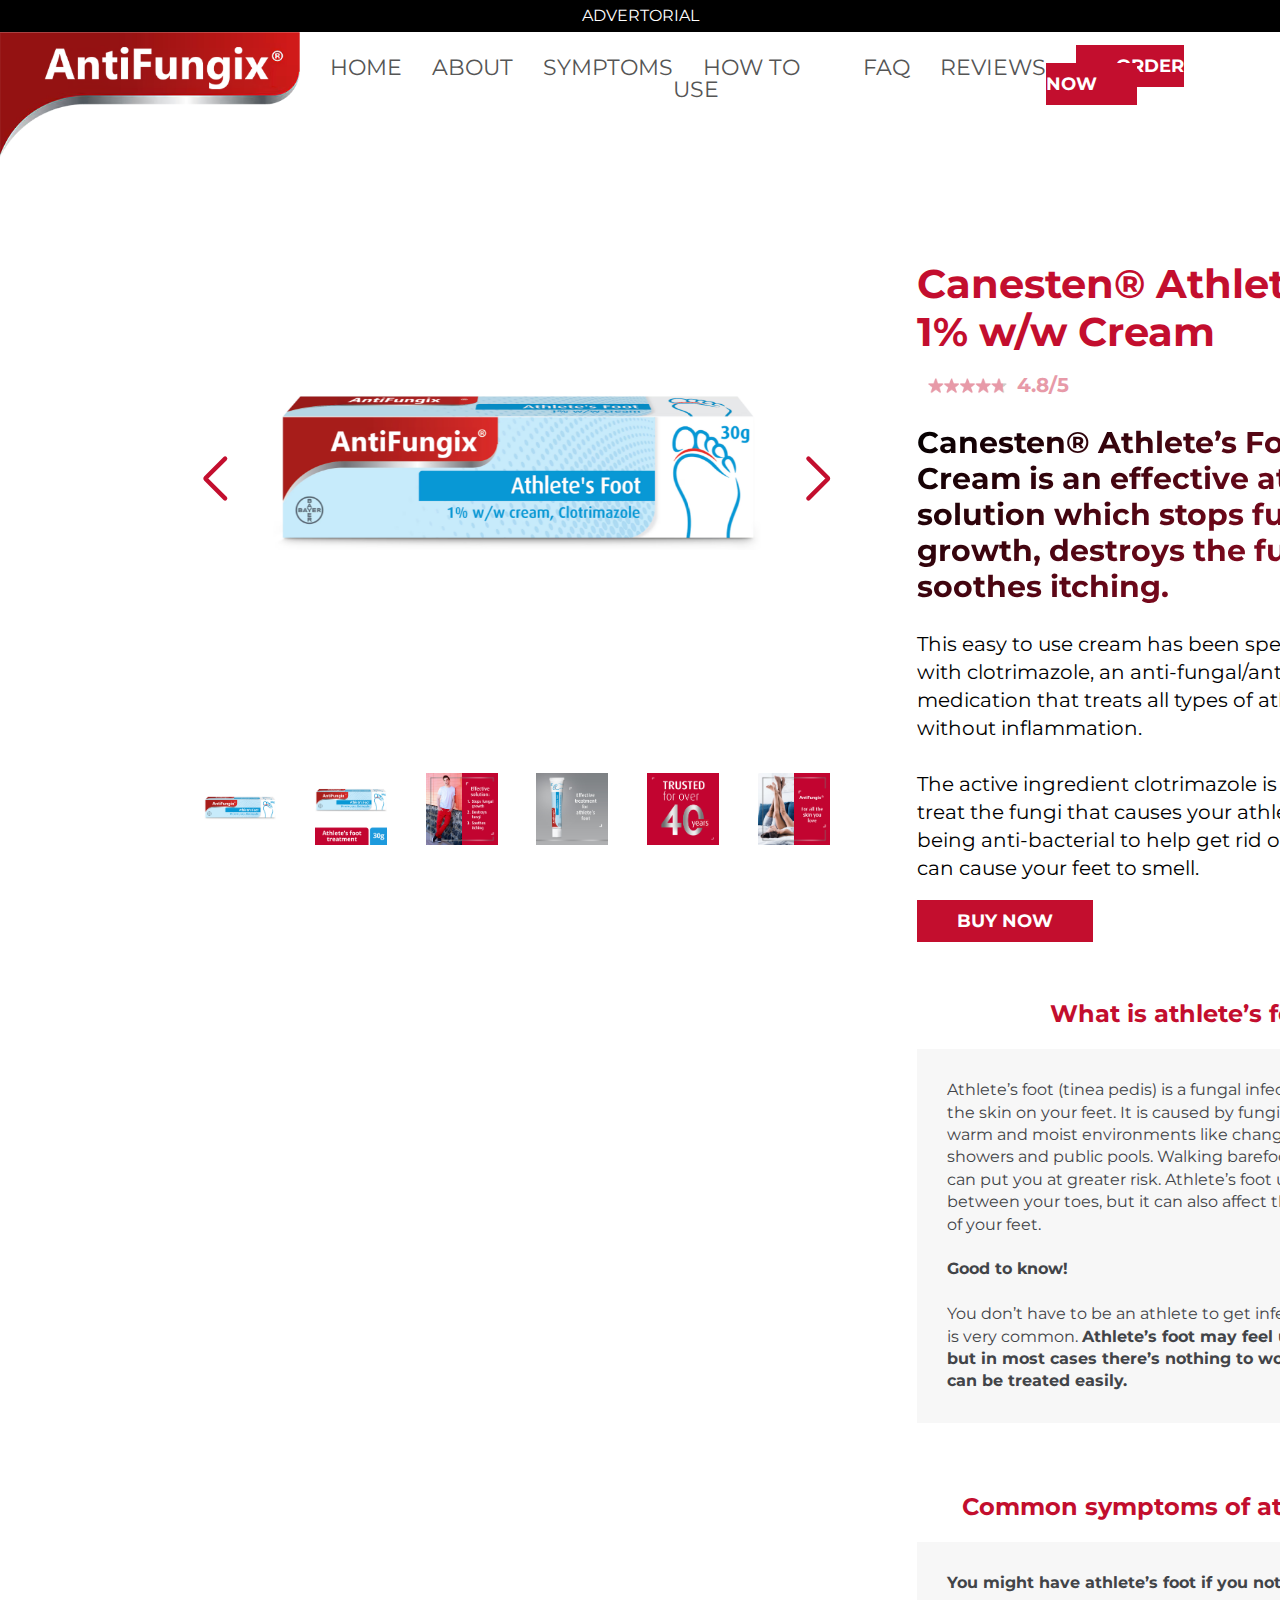
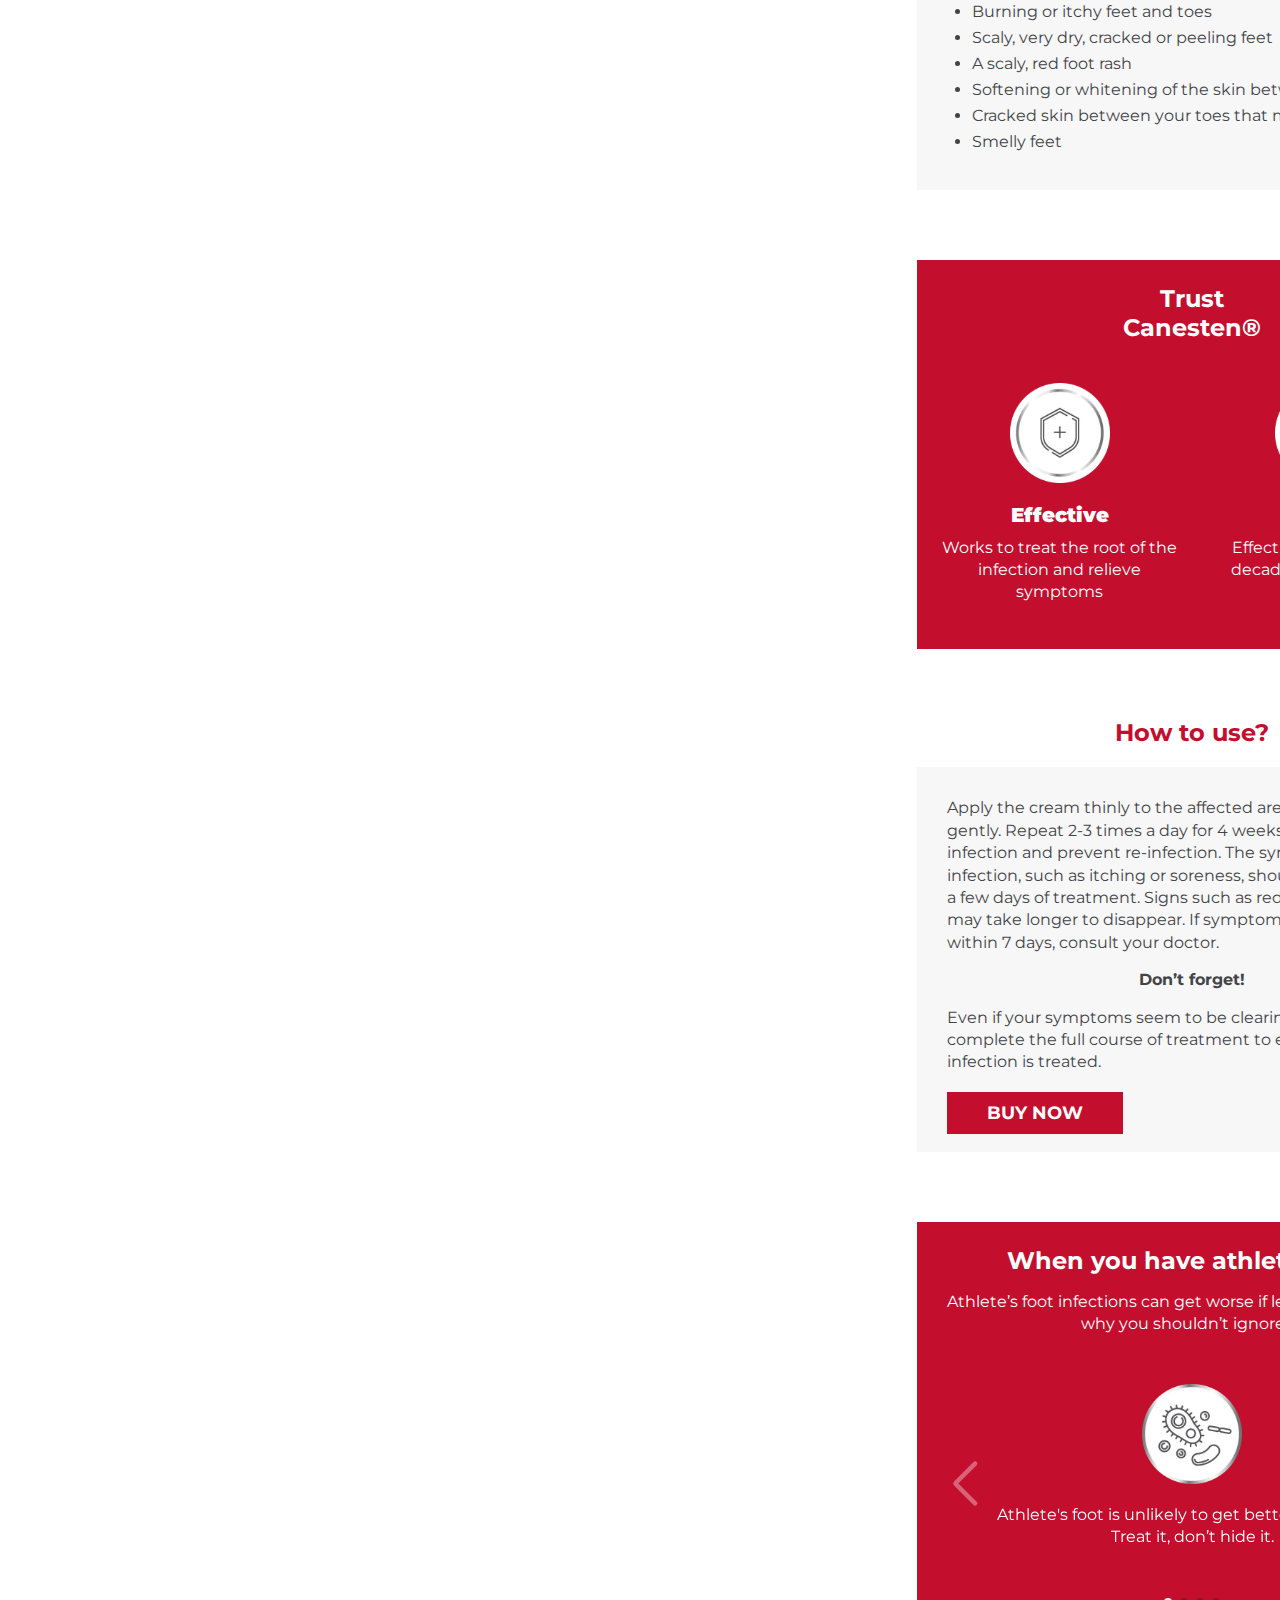
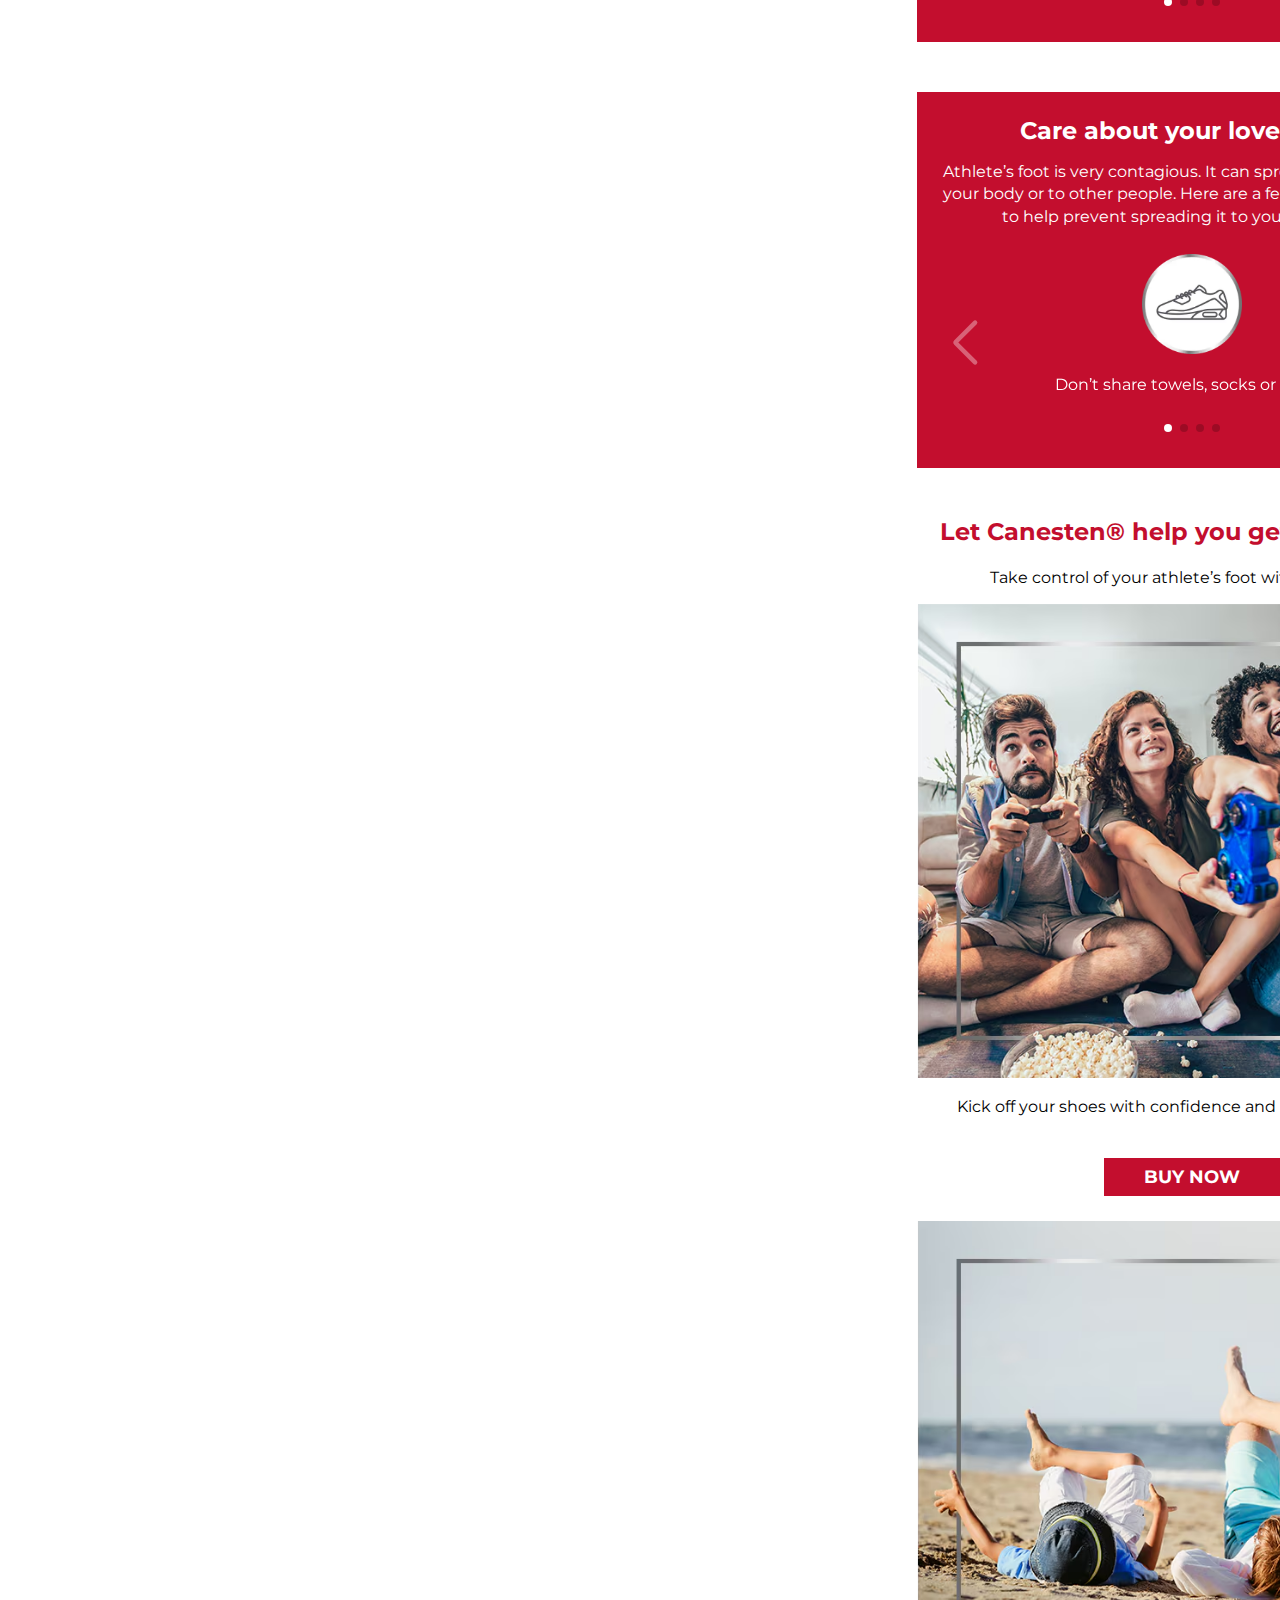
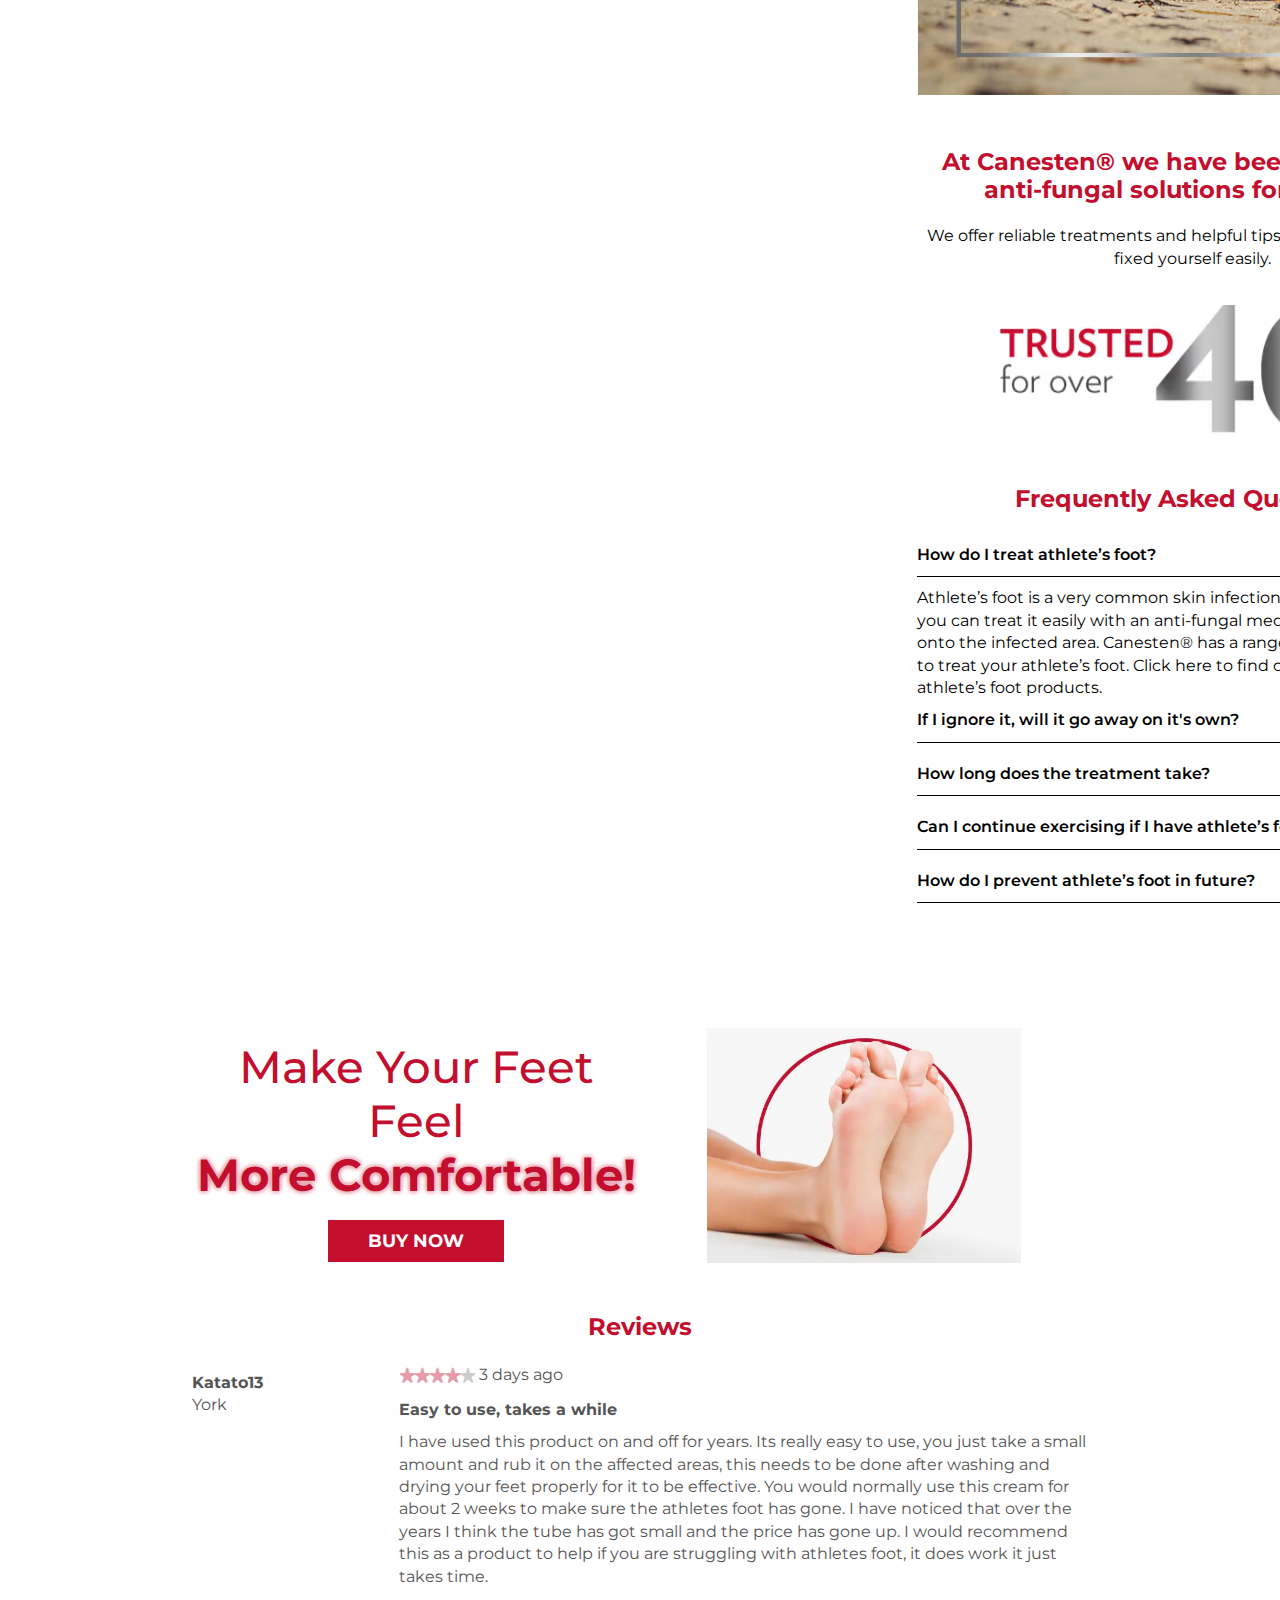
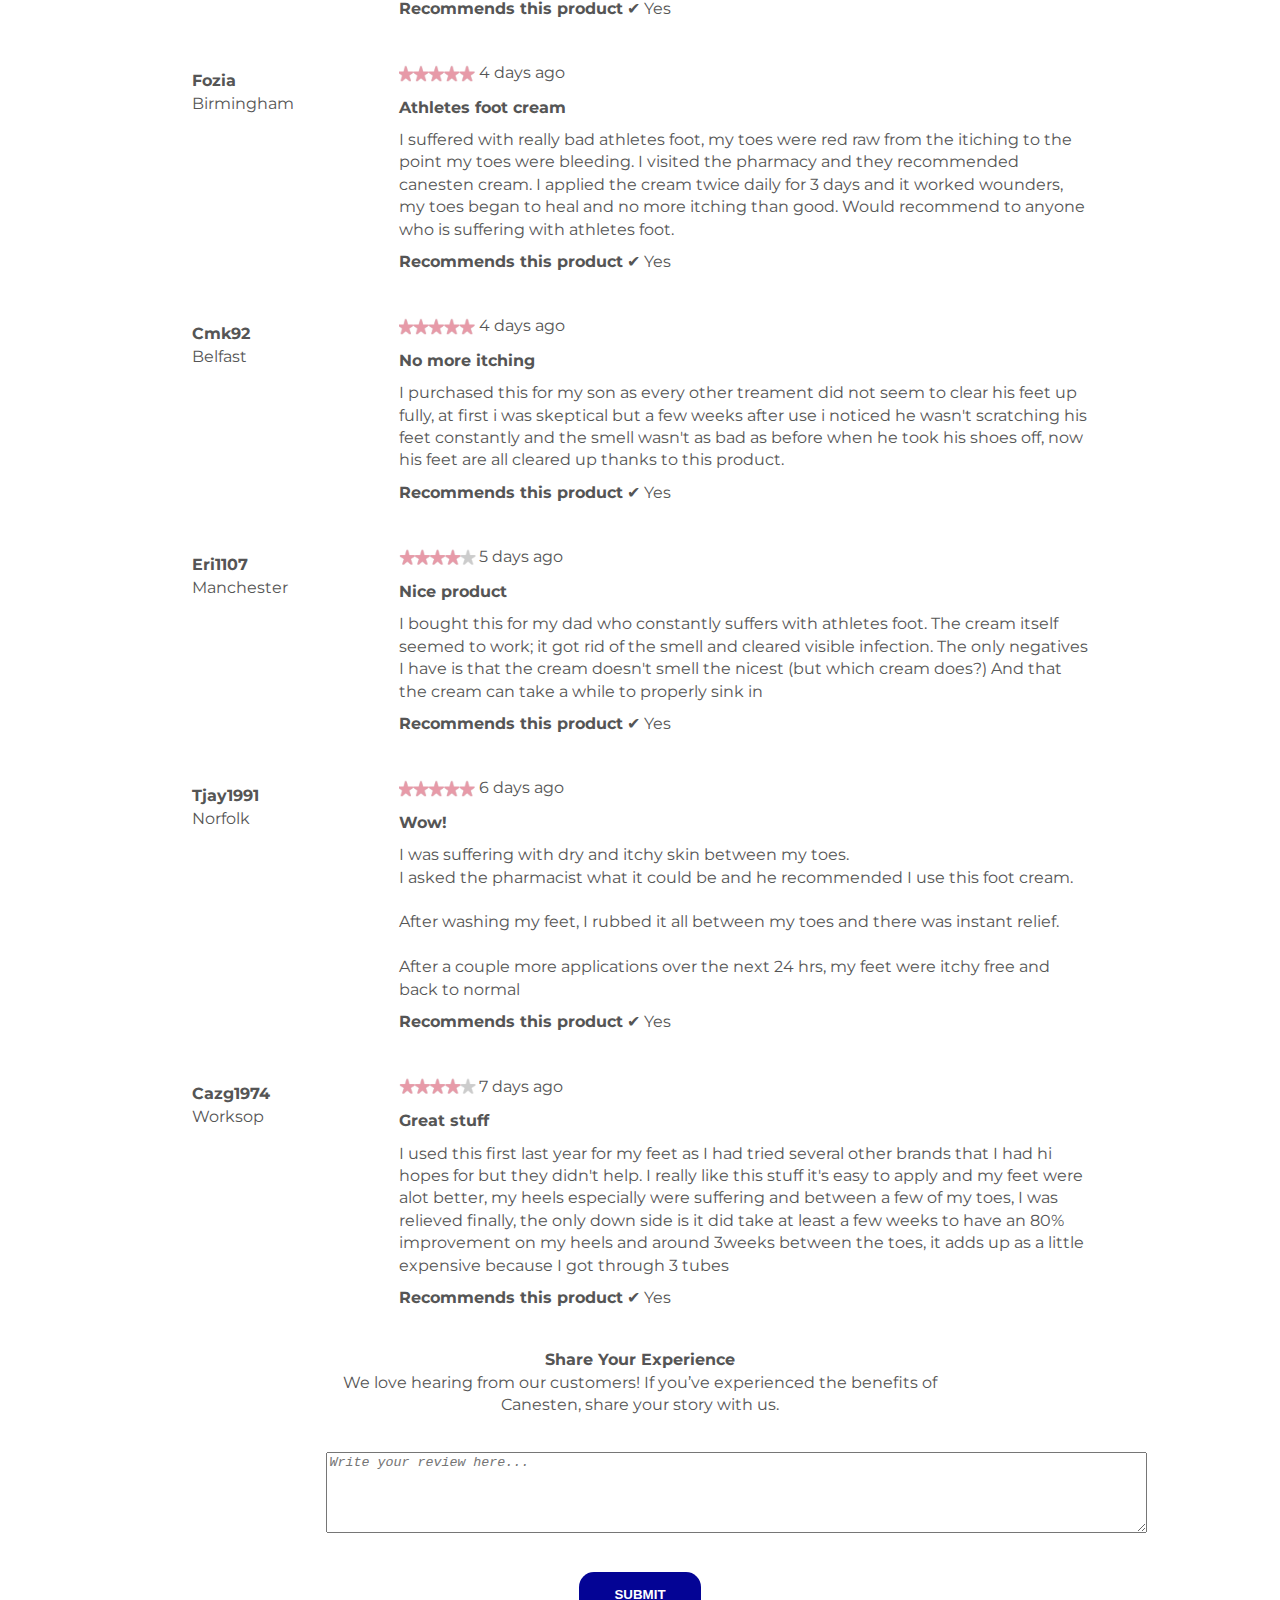
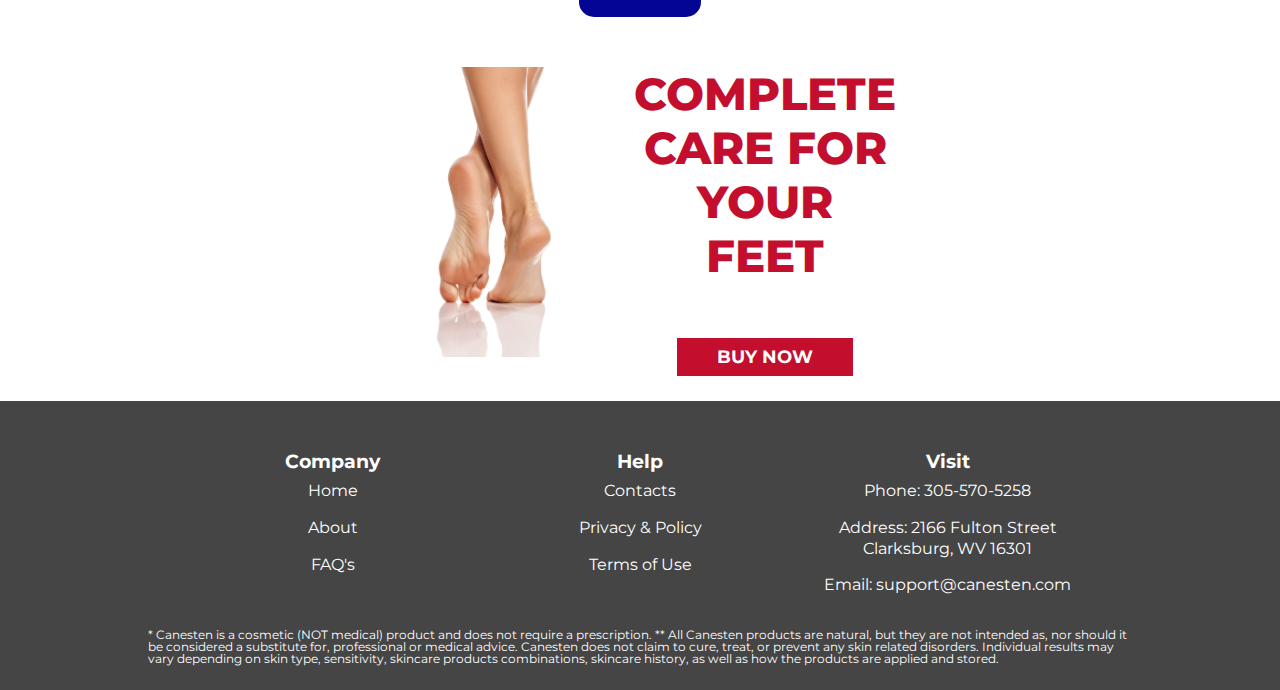
==== index.html @ d0451534 "." ====
<!DOCTYPE html>
<html lang="en">

<head>
    <meta charset="UTF-8">
    <meta http-equiv="X-UA-Compatible" content="IE=edge">
    <meta name="viewport" content="width=device-width, initial-scale=1.0">
    <title>AntiFungix</title>
    <link rel="stylesheet" href="./css/reset.css">
    <link rel="stylesheet" href="./css/style.css">
    <link rel="preconnect" href="https://fonts.googleapis.com">
    <link rel="preconnect" href="https://fonts.gstatic.com" crossorigin>
    <link href="https://fonts.googleapis.com/css2?family=Montserrat:ital,wght@0,100..900;1,100..900&display=swap"
        rel="stylesheet">

    <!-- Link Swiper's CSS -->
    <link rel="stylesheet" href="https://cdn.jsdelivr.net/npm/swiper@11/swiper-bundle.min.css" />
    <link rel="stylesheet" href="https://cdn.jsdelivr.net/npm/swiper@11/swiper-bundle.min.css" />

    <!-- metrica!!!!!!! -->



</head>

<body>

    <div class="adv" style="background-color: black; ">
        <p style="text-transform: uppercase; color: white; text-align: center; padding: 5px;">advertorial</p>
    </div>


    <header>
        <img class="logo" src="./images/canesten_logo_rgb-01_v2 copy.webp" alt="">
        <ul>
            <li><a href="index.html">Home</a></li>
            <li><a href="index.html#about">about</a></li>
            <li><a href="index.html#symptoms">symptoms</a></li>
            <li><a href="index.html#how-to-use">How to use</a></li> 
            <li><a href="index.html#faq">FAQ</a></li>
            <li><a href="index.html#reviews">Reviews</a></li>
            <li><a class="cta order" href="">ORDER NOW</a></li>

        </ul>
    </header>

    <div class="main container">
        <div>
            <div class="sw">
                <div style="--swiper-navigation-color: #fff; --swiper-pagination-color: #fff" class="swiper mySwiper2">
                    <div class="swiper-wrapper">

                        <div class="swiper-slide">
                            <img src="./images/Image 1.webp" />
                        </div>
                        <div class="swiper-slide">
                            <img src="./images/Image 2.webp" />
                        </div>
                        <div class="swiper-slide">
                            <img src="./images/Image 3.avif" />
                        </div>
                        <div class="swiper-slide">
                            <img src="./images/Image 4.webp" />
                        </div>
                        <div class="swiper-slide">
                            <img src="./images/Image 5.avif" />
                        </div>
                        <div class="swiper-slide">
                            <img src="./images/Image 7.webp" />
                        </div>

                    </div>
                    <div class="swiper-button-next"></div>
                    <div class="swiper-button-prev"></div>
                </div>
                <div thumbsSlider="" class="swiper mySwiper">
                    <div class="swiper-wrapper">
                        <div class="swiper-slide">
                            <img src="./images/Image 1.webp" />
                        </div>
                        <div class="swiper-slide">
                            <img src="./images/Image 2.webp" />
                        </div>
                        <div class="swiper-slide">
                            <img src="./images/Image 3.avif" />
                        </div>
                        <div class="swiper-slide">
                            <img src="./images/Image 4.webp" />
                        </div>
                        <div class="swiper-slide">
                            <img src="./images/Image 5.avif" />
                        </div>
                        <div class="swiper-slide">
                            <img src="./images/Image 7.webp" />
                        </div>

                    </div>
                </div>
            </div>
        </div>

        <div class="right-text">
            <div class="hero" id="about">
                <h1 class="red">Canesten® Athlete’s Foot 1% w/w Cream
                </h1>
                <div class="stars">
                    <img src="./images/stars.png" alt="">
                    <p><b>4.8/5</b></p>
                </div>
                <h2 class="animation">Canesten® Athlete’s Foot 1% w/w Cream is an effective athlete’s foot solution
                    which stops fungal growth, destroys the fungi and soothes itching.

                </h2>
                <p>This easy to use cream has been specially formulated with clotrimazole, an anti-fungal/anti-bacterial
                    medication that treats all types of athlete’s foot without inflammation.
                    <br><br>
                    The active ingredient clotrimazole is anti-fungal to treat the fungi that causes your athlete’s foot
                    as
                    well as being anti-bacterial to help get rid of the bacteria that can cause your feet to smell.
                </p>
                <div class="cta-div">
                    <a href="" class="cta order">BUY NOW</a>

                </div>

            </div>
            <div class="main-div">
                <h3 class="title"> What is athlete’s foot? </h3>
                <div class="grey">
                    <p>Athlete’s foot (tinea pedis) is a fungal infection that affects the skin on your feet. It is
                        caused
                        by fungi that thrive in warm and moist environments like changing rooms, showers and public
                        pools.
                        Walking barefoot in these places can put you at greater risk. Athlete’s foot usually occurs
                        between
                        your toes, but it can also affect the soles and sides of your feet.
                        <br><br>
                        <b> Good to know! </b>
                        <br><br>

                        You don’t have to be an athlete to get infected, athlete’s foot is very common. <b>Athlete’s
                            foot may
                            feel uncomfortable, but in most cases there’s nothing to worry about and it can be treated
                            easily.</b>
                    </p>
                </div>
            </div>
            <div class="main-div" id="symptoms">
                <h3 class="title"> Common symptoms of athlete’s foot
                </h3>
                <div class="grey">
                    <p><b>You might have athlete’s foot if you notice:</b></p>
                    <ul class="symptoms">
                        <li> Burning or itchy feet and toes </li>
                        <li> Scaly, very dry, cracked or peeling feet </li>
                        <li> A scaly, red foot rash </li>
                        <li> Softening or whitening of the skin between your toes </li>
                        <li> Cracked skin between your toes that may bleed </li>
                        <li>Smelly feet</li>
                    </ul>
                </div>
            </div>
            <div class="trust">
                <h3>Trust <br>
                    Canesten®</h3>
                <div class="trust-div">
                    <div>
                        <img src="./images/c1-1 - Copy.webp" alt="">
                        <h4><b> Effective </b></h4>
                        <p>Works to treat the root of the infection and relieve symptoms</p>
                    </div>
                    <div>
                        <img src="./images/thumbsup.webp" alt="">
                        <h4><b> Reliable </b></h4>
                        <p>Effectiveness based on decades of science and innovation</p>
                    </div>
                </div>
            </div>
            <div class="main-div" id="how-to-use">
                <h3 class="title"> How to use?
                </h3>
                <div class="grey">
                    <p>Apply the cream thinly to the affected area and smooth in gently. Repeat 2-3 times a day for 4
                        weeks to treat the infection and prevent re-infection. The symptoms of the infection, such as
                        itching or soreness, should improve within a few days of treatment. Signs such as redness and
                        scaling may take longer to disappear. If symptoms do not improve within 7 days, consult your
                        doctor.


                    </p>
                    <p class="center"><b>Don’t forget! </b></p>

                    <p>Even if your symptoms seem to be clearing up, you should complete the full course of treatment to
                        ensure the infection is treated.

                    </p>
                    <div class="cta-div">
                        <a href="" class="cta order">BUY NOW</a>
                    </div>
                </div>

            </div>
            <div class="sw-red athlete">
                <h3>When you have athlete's foot</h3>
                <p class="center">Athlete’s foot infections can get worse if left untreated. That’s why you shouldn’t
                    ignore it: </p>
                <!-- Swiper -->
                <div class="swiper mySwiper3">
                    <div class="swiper-wrapper">
                        <div class="swiper-slide">
                            <img src="./images/yeast_cells.webp" alt="">
                            <p>Athlete's foot is unlikely to get better on it's own. Treat it, don’t hide it.</p>
                        </div>
                        <div class="swiper-slide">
                            <img src="./images/c2-2 - Copy.webp" alt="">
                            <p>An infection doesn’t disappear just because symptoms do. You should complete the full
                                course of treatment to ensure the infection is treated.</p>
                        </div>
                        <div class="swiper-slide">
                            <img src="./images/c2-3 - Copy.webp" alt="">
                            <p>Start treatment sooner rather than later to prevent it from spreading to other areas of
                                your body.</p>
                        </div>
                        <div class="swiper-slide">
                            <img src="./images/c2-4 - Copy.webp" alt="">
                            <p>If untreated, athlete’s foot can spread to other parts of your body and cause other types
                                of fungal skin infections. Athlete’s foot can spread to the groin and cause jock itch,
                                or to the toenails and cause a fungal nail infection.</p>
                        </div>
                    </div>
                    <div class="swiper-button-next"></div>
                    <div class="swiper-button-prev"></div>
                    <div class="swiper-pagination"></div>
                </div>
            </div>
            <div class="sw-red care">
                <h3>Care about your loved ones
                </h3>
                <p class="center">Athlete’s foot is very contagious. It can spread to other parts of your body or to
                    other people. Here are a few things you can do to help prevent spreading it to your loved ones:
                </p>
                <!-- Swiper -->
                <div class="swiper mySwiper3">
                    <div class="swiper-wrapper">
                        <div class="swiper-slide">
                            <img src="./images/c3-1.webp" alt="">
                            <p>Don’t share towels, socks or shoes.</p>
                        </div>
                        <div class="swiper-slide">
                            <img src="./images/c3-2.webp" alt="">
                            <p>Wash your hands after applying the treatment to prevent the fungal infection from
                                spreading.</p>
                        </div>
                        <div class="swiper-slide">
                            <img src="./images/c3-3.webp" alt="">
                            <p>Tell your loved ones about the infection so they take similar precautions.</p>
                        </div>
                        <div class="swiper-slide">
                            <img src="./images/Canesten treatment cream icon.avif" alt="">
                            <p> Help them with Canesten treatment if needed.</p>
                        </div>
                    </div>
                    <div class="swiper-button-next"></div>
                    <div class="swiper-button-prev"></div>
                    <div class="swiper-pagination"></div>
                </div>
            </div>
            <div class="last">
                <h2 class="title">
                    Let Canesten® help you get back to you

                </h2>
                <p class="center">Take control of your athlete’s foot with Canesten®.

                </p>
                <img src="./images/group_of_young_people.avif" alt="">
                <p class="center">
                    Kick off your shoes with confidence and don’t miss a thing.


                </p>
                <div class="cta-div2">
                    <a href="" class="cta order">BUY NOW</a>
                </div>
                <img src="./images/mother-child.avif" alt="">

            </div>
            <div class="trusted">
                <h2 class="title">
                    At Canesten® we have been pioneering anti-fungal solutions for decades

                </h2>
                <p class="center">We offer reliable treatments and helpful tips so you can get things fixed yourself
                    easily.

                </p>
                <img src="./images/trusted.avif" alt="">
            </div>
            <div class="faq" id="faq">
                <h2 class="title center">Frequently Asked Questions</h2>
                <div class="faq-div">
                    <p class="q">How do I treat athlete’s foot?</p>
                    <p class="a" style="display: block;">Athlete’s foot is a very common skin infection caused by
                        fungus, and you can treat it easily with an anti-fungal medicine applied directly onto the
                        infected area. Canesten® has a range of products available to treat your athlete’s foot.
                        Click here to find out more about our athlete’s foot products.


                    </p>
                </div>
                <div class="faq-div">
                    <p class="q">If I ignore it, will it go away on it's own?</p>
                    <p class="a">Athlete's foot is unlikely to get better on it's own. Fortunately, it can usually
                        be easily treated with anti-fungal medicine. The earlier you treat it the sooner it will
                        clear up. For information on treating athlete’s foot simply and effectively, visit our
                        athlete’s foot condition page here.


                    </p>
                </div>
                <div class="faq-div">

                    <p class="q">How long does the treatment take?</p>
                    <p class="a">Depending on the product, recommended treatment time varies from 1 to 4 weeks. The
                        symptoms of the skin infection, such as itching or soreness, should improve within a few
                        days of treatment with all Canesten® athlete’s foot creams. Signs such as redness and
                        scaling may take longer to disappear. If your symptoms do not improve or worsen after using
                        an athlete’s foot treatment, please consult your doctor.


                    </p>
                </div>
                <div class="faq-div">

                    <p class="q">Can I continue exercising if I have athlete’s foot? </p>
                    <p class="a">Athlete’s foot shouldn’t stop you from exercising, though you should stay away from
                        swimming in order to help prevent spreading the infection. When exercising, you should wear
                        cotton socks, which are more breathable, and in changing rooms you should wear flip flops or
                        sandals. After exercising, be sure to properly clean and dry your feet, wash your socks in
                        hot water and let your shoes dry after wearing them.


                    </p>
                </div>
                <div class="faq-div">
                    <p class="q">How do I prevent athlete’s foot in future?</p>
                    <p class="a">There are a few simple steps you can take to lower your risk of getting athlete’s
                        foot. The most important measure you can take is to keep your feet clean and dry, especially
                        after spending time in public changing rooms, pools or showers. For more prevention tips
                        visit our athlete’s foot condition page.


                    </p>
                </div>
            </div>

        </div>

    </div>
    <div class="banner container">
        <div class="banner-div">
            <h2>Make Your Feet Feel <br>
                <span>More Comfortable!</span>
            </h2>
            <div class="cta-div">
                <a href="" class="cta order">BUY NOW</a>

            </div>
        </div>
        <img src="./images/fh_generic_05.webp" alt="">
       
     
    </div>
    <div class="reviews container" id="reviews">
        <h2 class="title">
            Reviews
        </h2>
        <div class="review">
            <div class="name">
                <p><b>Katato13 </b></p>
                <p>York </p>
            </div>
            <div>
                <div class="review-stars">
                    <img src="./images/stars4.png" alt="">
                    <p>3 days ago</p>
                </div>
                <p class="review-title"><b>Easy to use, takes a while</b></p>
                <p class="review-text">I have used this product on and off for years. Its really easy to use, you just
                    take a small amount and rub it on the affected areas, this needs to be done after washing and drying
                    your feet properly for it to be effective. You would normally use this cream for about 2 weeks to
                    make sure the athletes foot has gone. I have noticed that over the years I think the tube has got
                    small and the price has gone up. I would recommend this as a product to help if you are struggling
                    with athletes foot, it does work it just takes time.
                </p>
                <p class="recomended"><b>Recommends this product</b> ✔ Yes
                </p>
            </div>
        </div>
        <div class="review">
            <div class="name">
                <p><b>Fozia </b></p>
                <p>Birmingham </p>
            </div>
            <div>
                <div class="review-stars">
                    <img src="./images/stars5.png" alt="">
                    <p>4 days ago</p>
                </div>
                <p class="review-title"><b>Athletes foot cream
                    </b></p>
                <p class="review-text">I suffered with really bad athletes foot, my toes were red raw from the itiching
                    to the point my toes were bleeding. I visited the pharmacy and they recommended canesten cream. I
                    applied the cream twice daily for 3 days and it worked wounders, my toes began to heal and no more
                    itching than good. Would recommend to anyone who is suffering with athletes foot.
                </p>
                <p class="recomended"><b>Recommends this product</b> ✔ Yes
                </p>
            </div>
        </div>
        <div class="review">
            <div class="name">
                <p><b>Cmk92 </b></p>
                <p>Belfast </p>
            </div>
            <div>
                <div class="review-stars">
                    <img src="./images/stars5.png" alt="">
                    <p>4 days ago</p>
                </div>
                <p class="review-title"><b>No more itching
                    </b></p>
                <p class="review-text">I purchased this for my son as every other treament did not seem to clear his
                    feet up fully, at first i was skeptical but a few weeks after use i noticed he wasn't scratching his
                    feet constantly and the smell wasn't as bad as before when he took his shoes off, now his feet are
                    all cleared up thanks to this product.
                </p>
                <p class="recomended"><b>Recommends this product</b> ✔ Yes
                </p>
            </div>
        </div>
        <div class="review">
            <div class="name">
                <p><b>Eri1107 </b></p>
                <p>
                    Manchester </p>
            </div>
            <div>
                <div class="review-stars">
                    <img src="./images/stars4.png" alt="">
                    <p>5 days ago</p>
                </div>
                <p class="review-title"><b>Nice product</b></p>
                <p class="review-text">I bought this for my dad who constantly suffers with athletes foot. The cream
                    itself seemed to work; it got rid of the smell and cleared visible infection. The only negatives I
                    have is that the cream doesn't smell the nicest (but which cream does?) And that the cream can take
                    a while to properly sink in


                </p>
                <p class="recomended"><b>Recommends this product</b> ✔ Yes
                </p>
            </div>
        </div>
        <div class="review">
            <div class="name">
                <p><b>Tjay1991 </b></p>
                <p>
                    Norfolk </p>
            </div>
            <div>
                <div class="review-stars">
                    <img src="./images/stars5.png" alt="">
                    <p>6 days ago</p>
                </div>
                <p class="review-title"><b>Wow!</b></p>
                <p class="review-text">
                    I was suffering with dry and itchy skin between my toes. <br>
                    I asked the pharmacist what it could be and he recommended I use this foot cream.
                    <br><br>
                    After washing my feet, I rubbed it all between my toes and there was instant relief.
                    <br><br>
                    After a couple more applications over the next 24 hrs, my feet were itchy free and back to normal
                </p>
                <p class="recomended"><b>Recommends this product</b> ✔ Yes
                </p>
            </div>
        </div>
        <div class="review">
            <div class="name">
                <p><b>Cazg1974 </b></p>
                <p>
                    Worksop </p>
            </div>
            <div>
                <div class="review-stars">
                    <img src="./images/stars4.png" alt="">
                    <p>7 days ago</p>
                </div>
                <p class="review-title"><b>Great stuff</b></p>
                <p class="review-text">
                    I used this first last year for my feet as I had tried several other brands that I had hi hopes for
                    but they didn't help. I really like this stuff it's easy to apply and my feet were alot better, my
                    heels especially were suffering and between a few of my toes, I was relieved finally, the only down
                    side is it did take at least a few weeks to have an 80% improvement on my heels and around 3weeks
                    between the toes, it adds up as a little expensive because I got through 3 tubes
                </p>
                <p class="recomended"><b>Recommends this product</b> ✔ Yes
                </p>
            </div>
        </div>
        <div class="share-review">
            <p><b>Share Your Experience</b></p>
            <p> We love hearing from our customers! If you’ve experienced the benefits of Canesten, share your
                story with us.</p>
            <form>
                <label for="comment"></label>
                <textarea style="font-style: italic;" id="comment" name="comment"
                    placeholder="Write your review here..." rows="5" cols="100" required></textarea>
                    <br><br>
                <div class="review-btn">
                    <button class="submitbtn" >Submit</button>
                </div>
            </form>
        </div>

        <!-- Popup Modal -->
        <div id="popup" class="popup">
            <div class="popup-content">
                <span class="close">&times;</span>
                <div id="popup-text">Thank you for your feedback!</div>
            </div>
        </div>
    </div>
    <div class="banner2 container">
        <img src="./images/1702143542_bogatyr-club-p-krasivie-stopi-foni-pinterest-66.jpg" alt="">
        <div>
            <h2>COMPLETE CARE FOR YOUR FEET</h2>
            <div class="cta-div">
                <a href="" class="cta order">BUY NOW</a>

            </div>
        </div>
    </div>

    <footer>
        <div class="footer-div">
            <div class="links" id="contact">
                <h3>Company</h3>
                <div class="additional-links">
                    <a href="index.html">Home</a>
                    <a href="index.html#about">About</a>
                    <a href="index.html#faq">FAQ's</a>

                </div>
            </div>

            <div class="links">
                <h3>Help</h3>
                <div class="additional-links">
                    <a href="./additional-links/contacts.html">Contacts</a>
                    <a href="/covers-storage/cover/additional-links/EN/privacy-policy.html">Privacy &amp; Policy</a>
                    <a href="/covers-storage/cover/additional-links/EN/terms.html">Terms of Use</a>
                </div>
            </div>

            <div class="links">
                <h3>Visit</h3>
                <div class="additional-links">
                    <p class="contact-phone">Phone: 305-570-5258 </p>
                    <p class="contact-address">Address: 2166 Fulton Street
                        Clarksburg, WV 16301</p>
                    <p class="contact-email">Email: support@canesten.com </p>
                </div>
            </div>
        </div>
        <p class="disclaimer">* Canesten is a cosmetic (NOT medical) product and does not require a prescription. ** All
            Canesten products are natural, but they are not intended as, nor should it be considered a substitute for,
            professional or medical advice. Canesten does not claim to cure, treat, or prevent any skin related
            disorders. Individual results may vary depending on skin type, sensitivity, skincare products combinations,
            skincare history, as well as how the products are applied and stored.

        </p>
    </footer>

  <!-- Popup Modal -->
  <div id="popup-order" class="popup-order">
    <div class="popup-order-content">
        <span class="close2">&times;</span>
        <div  >
         
                    <img class="logo-order" src="./images/canesten_logo_rgb-01_v2 copy.webp" alt="">
                
            <!-- <div class="green-line">
                <div class="green-line-div">
                    <p>Premium quality product
                    </p>
                </div>
                <div class="green-line-div">
                    <p>10,000+ 5-star Reviews
                    </p>
                </div>
                <div class="green-line-div">
                    <p>Free shipping on all orders
                    </p>
                </div>
            </div> -->
            <div class="content">
                <div class="left-div">
                    <div class="left">
                        <form id="order" action="./additional-links/thank-you.php">
                            <h3>Contact</h3>
                            <input type="email" placeholder="Email" required>
                            <input type="text" placeholder="Telephone" required>
        
                            <h3>Delivery</h3>
                            <div class="names">
                                <input type="text" placeholder="First name" required>
                                <input type="text" placeholder="Last name" required>
                            </div>
        
                            <input type="text" placeholder="Adress" required>
                            <input type="text" placeholder="Apartment, etc. (optional)">
                            <div class="names">
                                <input type="text" placeholder="Postal code" required>
                                <input type="text" placeholder="City" required>
                            </div>
        
                            <h3>Payment</h3>
        
                            <select name="delivery" id="delivery">
                                <option value="Cash">Cash on delivery</option>
                            </select>
        
                            <button>Order Now</button>
                            <p class="rights">All rights reserved</p>
        
                        </form>
                    </div>
                </div>
                <div class="right-div">
                    <div class="right">
                        <div class="matcha40">
                            <div class="cart">
                                <div>
                                    <img class="product" src="./images/Image 1.webp" alt="">
                                    <h3>Single pack
                                    </h3>
                                </div>
                                <p>EUR 39,95</p>
                            </div>
                            <div class="cart">
                                <p>Subtotal</p>
                                <p>EUR 39,95</p>
        
                            </div>
                            <div class="cart">
                                <p>Shipping</p>
                                <p>FREE</p>
        
                            </div>
                            <hr>
                            <div class="cart">
                                <p><b>Total</b></p>
                                <p><b>EUR 39,95</b></p>
                            </div>
                        </div>
                 
                    </div>
                </div>
            </div>
        
            
            <div class="bottom-line">
                <div class="green-line-div">
                    <img src="./images/icons 120x120-02.webp" alt="">
                    <p><span><b>Freeshipping Worldwide</b></span>
                        <br>
                        On All Orders
                    </p>
                </div>
                <div class="green-line-div">
                    <img src="./images/icons 120x120-03.webp" alt="">
                    <p><span><b>Easy and Free Returns</b>
                        </span>
                        <br>
                        30-Days Free Return Policy
                    </p>
                </div>
                <div class="green-line-div">
                    <img src="./images/icons 120x120-01.webp" alt="">
                    <p><span><b>Money-Back Guarantee</b>
                        </span>
                        <br>
                        100% Money-Back Guarantee
                    </p>
                </div>
            </div>
         
        </div>
    </div>
</div>


    <!-- Swiper JS -->
    <script src="https://cdn.jsdelivr.net/npm/swiper@11/swiper-bundle.min.js"></script>

    <!-- Initialize Swiper -->
    <script>
        var swiper = new Swiper(".mySwiper", {
            loop: true,
            spaceBetween: 15,
            slidesPerView: 6,
            freeMode: true,
            watchSlidesProgress: true,

        });
        var swiper2 = new Swiper(".mySwiper2", {
            loop: true,
            spaceBetween: 10,
            navigation: {
                nextEl: ".swiper-button-next",
                prevEl: ".swiper-button-prev",
            },
            thumbs: {
                swiper: swiper,
            },
        });
    </script>

    <script src="https://cdn.jsdelivr.net/npm/swiper@11/swiper-bundle.min.js"></script>

    <!-- Initialize Swiper -->
    <script>
        var swiper3 = new Swiper(".mySwiper3", {
            cssMode: true,
            navigation: {
                nextEl: ".swiper-button-next",
                prevEl: ".swiper-button-prev",
            },
            pagination: {
                el: ".swiper-pagination",
                clickable: true,

            },
            mousewheel: true,
            keyboard: true,
        });
    </script>

    <script src="./js/index.js"></script>
    <script type='text/javascript' src='/cdn/plugins/consent-banner/consent-banner.min.js'></script>
    <script src='/cdn/js/fa_events.js'></script>
    <script>
        fa_get_data('PageViewCover');
    </script>
</body>

</html>
---- css/style.css ----
body {
    font-family: "Montserrat", sans-serif;

}

h1,
h2,
h3,
h4,
h5,
h6,
p {
    margin: 0;
}

p {
    line-height: 1.4;
    font-size: 16px;
}

h1,
h2,
h3,
h4,
h5,
h6 {
    line-height: 1.2;

}

img {
    width: 100%;
}
/* header */
.logo{
    width: 300px;
}

header{
    display: flex;
    flex-direction: row;
    justify-content: space-between;
}

header ul{
    display: flex;
    flex-direction: row;
    margin-right: 25px;
    margin-top: 25px;
}
header ul li a{
    color: #555;
    margin-left: 30px;
    font-size: 22px;
    text-transform: uppercase;
}

header .cta{
    margin-left: 30px;
}






.container {
    width: 70%;
    margin: auto;
}

.main {
    display: grid;
    grid-template-columns: 1fr 1fr;
    column-gap: 50px; 
}



.animation {
    background-image: -webkit-linear-gradient(125deg, #c30e2e, #000000);
    -webkit-background-clip: text;
    -webkit-text-fill-color: transparent;
    -webkit-animation: hue 15s infinite linear;
    margin: 25px 0;
}

@-webkit-keyframes hue {
    from {
        -webkit-filter: hue-rotate(0deg);
    }

    to {
        -webkit-filter: hue-rotate(-360deg);
    }
}


.sw {
    width: 650px;
    position: sticky;
    top: 0;
}

.sw img {
    width: 75%;
    margin: auto;
    display: block;
}

div.swiper-button-next,
div.swiper-button-prev {
    color: #c30e2e;
    font-weight: 700;
}

.mySwiper2 {
    margin-bottom: 50px;
}


.red {
    color: #c30e2e;

}

/* hero */
.cta {
    background-color: #c30e2e;
    padding: 10px 40px;
    margin: 25px 0;
    font-size: 18px;
    color: white;
    font-weight: 700;
    text-align: center;
}


.cta-div {
    margin-top: 30px;

}
.cta-div2{
    margin: auto;
    display: flex;
    align-items: center;
    justify-content: center;

}

.hero h1 {
    font-size: 40px;
}

.hero h2 {
    font-size: 30px;
}


.hero p {
    font-size: 20px;
}


.main {
    margin: 50px auto;
}


.stars img {
    width: 100px;
}

.stars {
    display: flex;
    margin: 15px 0;
    color: #e79aa8;
}

.center {
    text-align: center;
    margin: 15px auto;
}


/* main-div */

.main-div {
    margin: 70px auto;
}

.title {
    color: #c30e2e;
    text-align: center;
    margin: 20px auto;
    font-size: 24px;
}

.grey {
    color: rgb(66, 68, 72);
    background-color: rgb(247 247 247);
    padding: 30px;

}

.right-text {
    padding: 25px;
}

.symptoms li {
    list-style-type: disc;
    margin: 10px 0;
    margin-left: 25px;

}


/* trust */

.trust {
    color: white;
    background-color: #c30e2e;
    padding: 25px;
}

.trust h3 {
    text-align: center;
    font-size: 24px;
}

.trust-div {
    display: grid;
    grid-template-columns: 1fr 1fr;
    margin: 20px auto;
    column-gap: 30px;
    text-align: center;
}

.trust-div img {
    width: 100px;
    margin: 20px auto;
    display: block;
}

.trust-div h4 {
    text-align: center;
    font-size: 20px;
    margin-bottom: 10px;
}


/* sw-red */

.sw-red {
    width: 500px;
}


.sw-red {
    background-color: #c30e2e;
    color: white;
    padding: 25px;
}

.sw-red h3 {
    text-align: center;
    font-size: 24px;
}

.sw-red img {
    width: 100px;
    margin: auto;
    display: block;
}

div.sw-red div.swiper-button-next,
div.sw-red div.swiper-button-prev {
    color: #ffffff;
    font-weight: 700;
}

.swiper-slide {
    width: 85%;
    margin: auto;
}


.swiper-slide p {
    margin: 20px auto 35px auto;
    width: 80%;
    text-align: center;
}

span.swiper-pagination-bullet-active {
    background: white;
}

.care, .athlete{
    margin: 50px auto;
}


.trusted{
    margin: 50px auto;
}

.trusted img{
    width: 70%;
    margin: 35px auto;
    display: block;
}


/* FAQ */
.faq{
    margin: 50px auto;
}
 .q{
    font-weight: 600;
    border-bottom: 1px solid black;
    padding: 10px 0;
    margin-bottom: 10px;
}
.a{
    display: none;
}
/* review */
.reviews{
    margin: 50px auto;
    color: #555 ;
}
.review{
    display: grid;
    grid-template-columns: 0.3fr 1fr;
    margin-bottom: 30px
}

.review-stars{
    display: flex;
    flex-direction: row;
    align-items: center;
}

.review-stars img{
    width: 80px;
}

/* .review-text{
    width: 90%;
} */
.review-title, .recomended{
    margin: 10px 0;
}

.name{
    margin-top: 10px;
}

.share-review{
    width: 70%;
    margin: auto;
    text-align: center;
}



.popup {
    display: none;
    position: fixed;
    z-index: 1;
    left: 0;
    top: 0;
    width: 100%;
    height: 100%;
    overflow: auto;
    background-color: rgba(0, 0, 0, 0.5);
    align-items: center;
    justify-content: center; 
}

.close,
.close2 {
    color: #aaa;
    position: absolute;
    top: 10px;
    right: 25px;
    font-size: 30px;
    font-weight: bold;
}
.popup-content {
    background-color: #fff;
    margin: 0 auto;
    padding: 45px;
    border-radius: 5px; 
    position: relative;
    width: 20%;
    font-size: 24px;
    display: block;
}

.share-review form{
    margin: 15px auto;
}

textarea{
    margin: 20px auto;
}

.submitbtn{
    border-radius: 15px;
    background-color: rgb(4, 4, 149);
    color: white;
    padding: 15px 35px;
    border: none;
    text-transform: uppercase;
    font-weight: 600;
}

/* banner */
.banner{
    display: grid;
    grid-template-columns: 1fr 1fr;
    margin: 50px auto;
}

.banner img{
    width: 70%;
    margin: auto;
}
.banner h2{
    font-size: 45px;
    text-align: center;
    color: #c30e2e;
    font-weight: 500;
}

.banner h2 span{
    font-weight: 700;


text-shadow: 0 0 3px #ffffff, 0 0 5px #c30e2e;
}

.banner-div{
    display: flex;
    flex-direction: column;
    align-items: center;
    justify-content: center;
}


.banner2{
    display: grid;
    grid-template-columns: 1fr 1fr;
    width: 40%;
    margin: auto;
}
.banner2 div{
 display: flex;
 flex-direction: column;
 justify-content: center;
 align-items: center;
}
.banner2 h2{
    font-size: 45px;
    text-align: center;
    color: #c30e2e;
    font-weight: 800;
}
/* footer */
footer{
    background-color: #202020d5;
    color: white;
    padding: 25px;
}
.footer-div a,
.footer-div p{
    color: white;
    margin: 8px 0;
    line-height: 1.3;
}
.footer-div{
    display: grid;
    grid-template-columns: 1fr 1fr 1fr;
    width: 75%;
    margin: 25px auto;

    text-align: center;
}

.additional-links{
    display: flex;
    flex-direction: column;
}

.disclaimer{
    font-size: 12px;
    line-height: 1;
    width: 80%;
    margin: auto;
} 


/* popup-order */



.popup-order{
    display: none;
    position: fixed;
    z-index: 1;
    left: 0;
    top: 0;
    width: 100%;
    height: 100%;
    overflow: auto;
    background-color: rgba(0, 0, 0, 0.5);
    align-items: center;
    justify-content: center; 
}


.popup-order-content {
    background-color: #fff;
    margin: 0 auto;
    padding: 45px;
    border-radius: 5px; 
    position: relative;
    width: 70%;
    font-size: 24px;
    display: block;
}


.green-line-div img {
    width: 18%;
}


.product{
    width: 10%;

}

.bottom-line{
    display: grid;
    grid-template-columns: 1fr 1fr 1fr;
}

.content{
    display: grid;
    grid-template-columns: 1fr 1fr;
}


.logo-order{
    width: 150px;
}

.left input{
    display: block;
    margin: 7px 0;
}
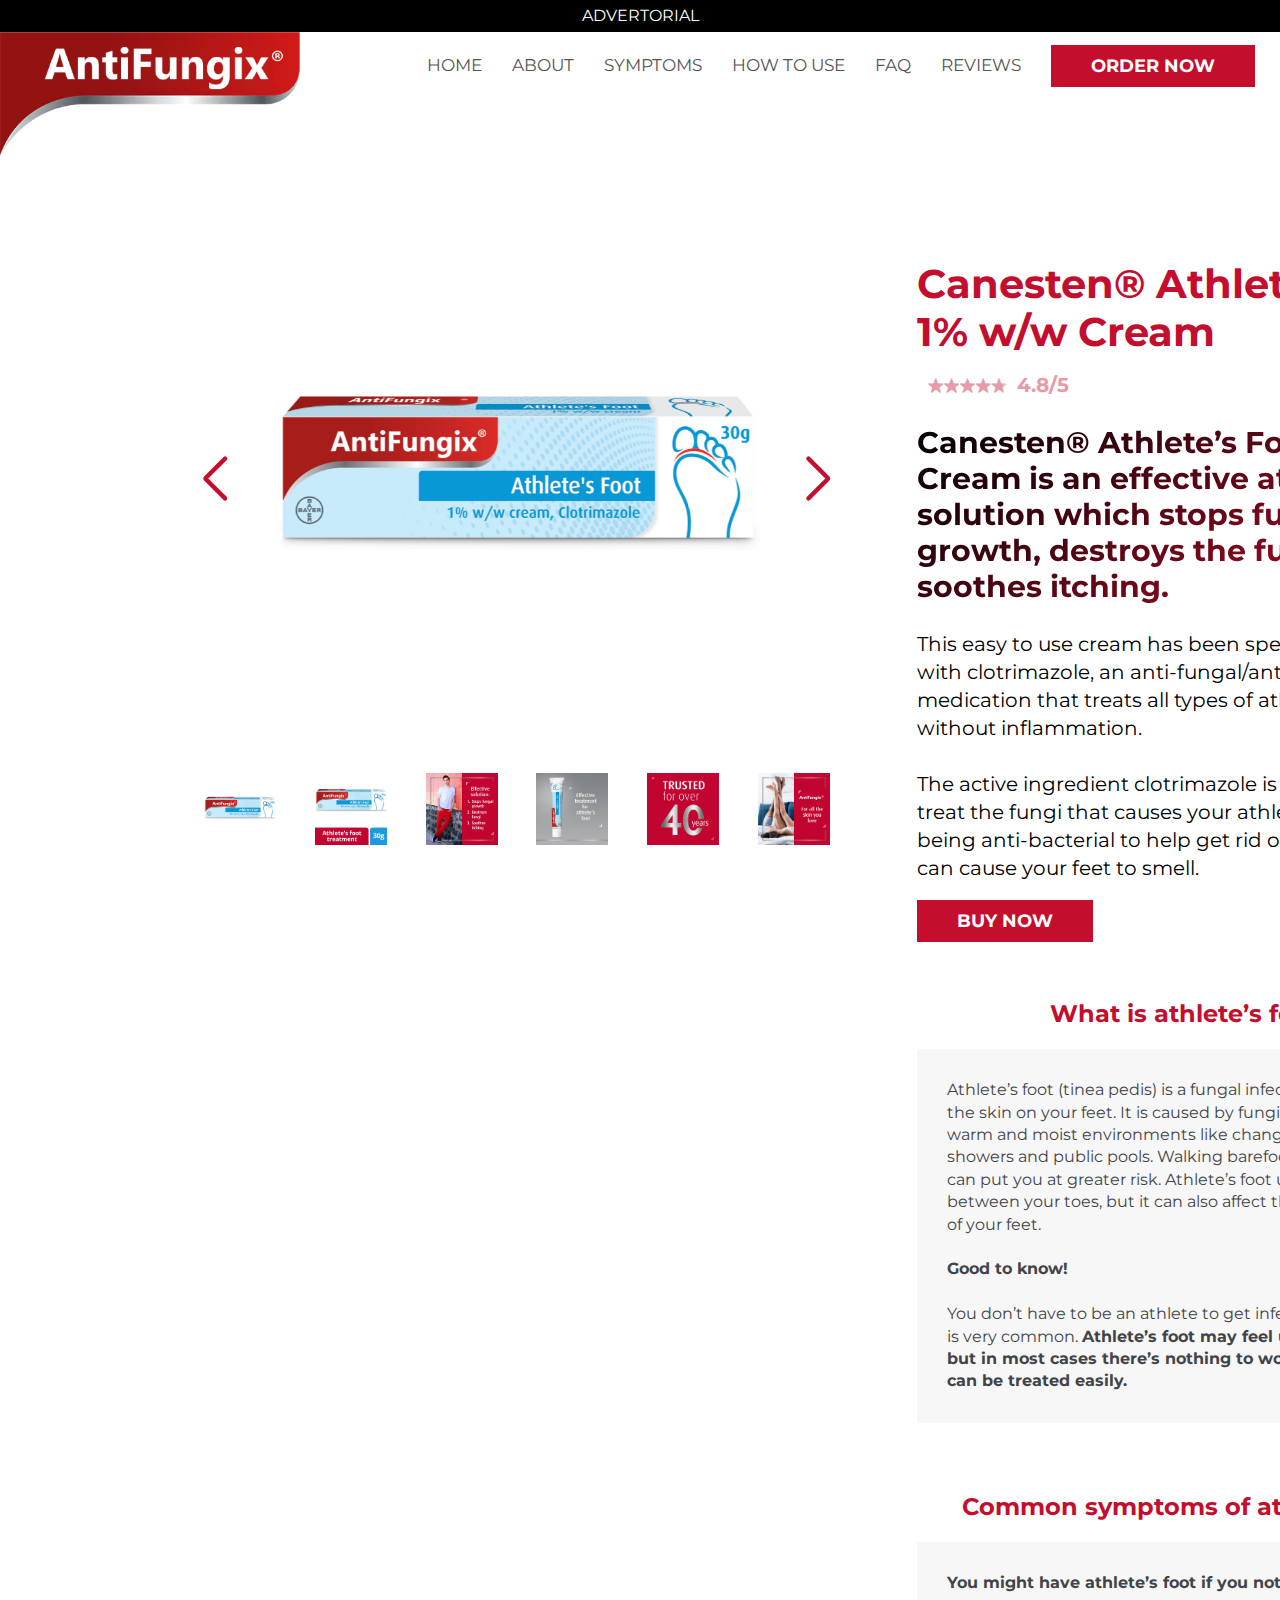
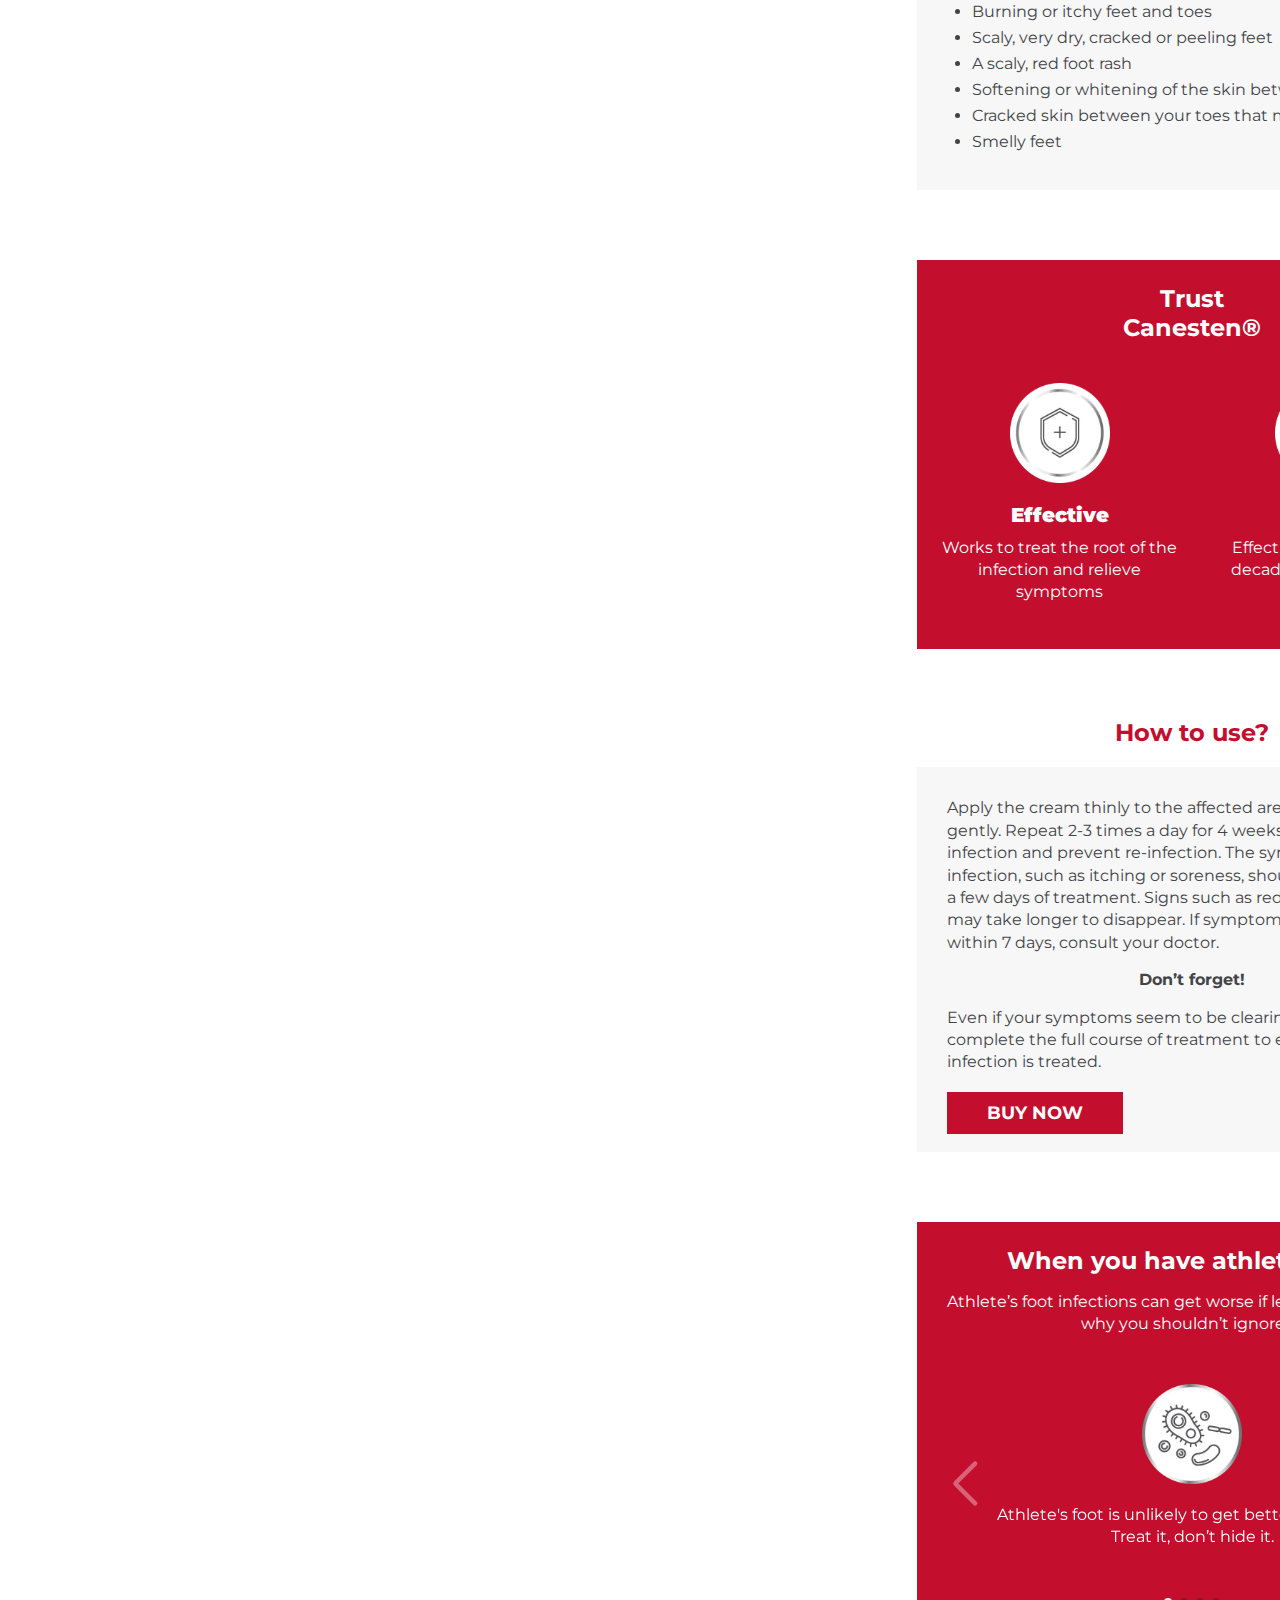
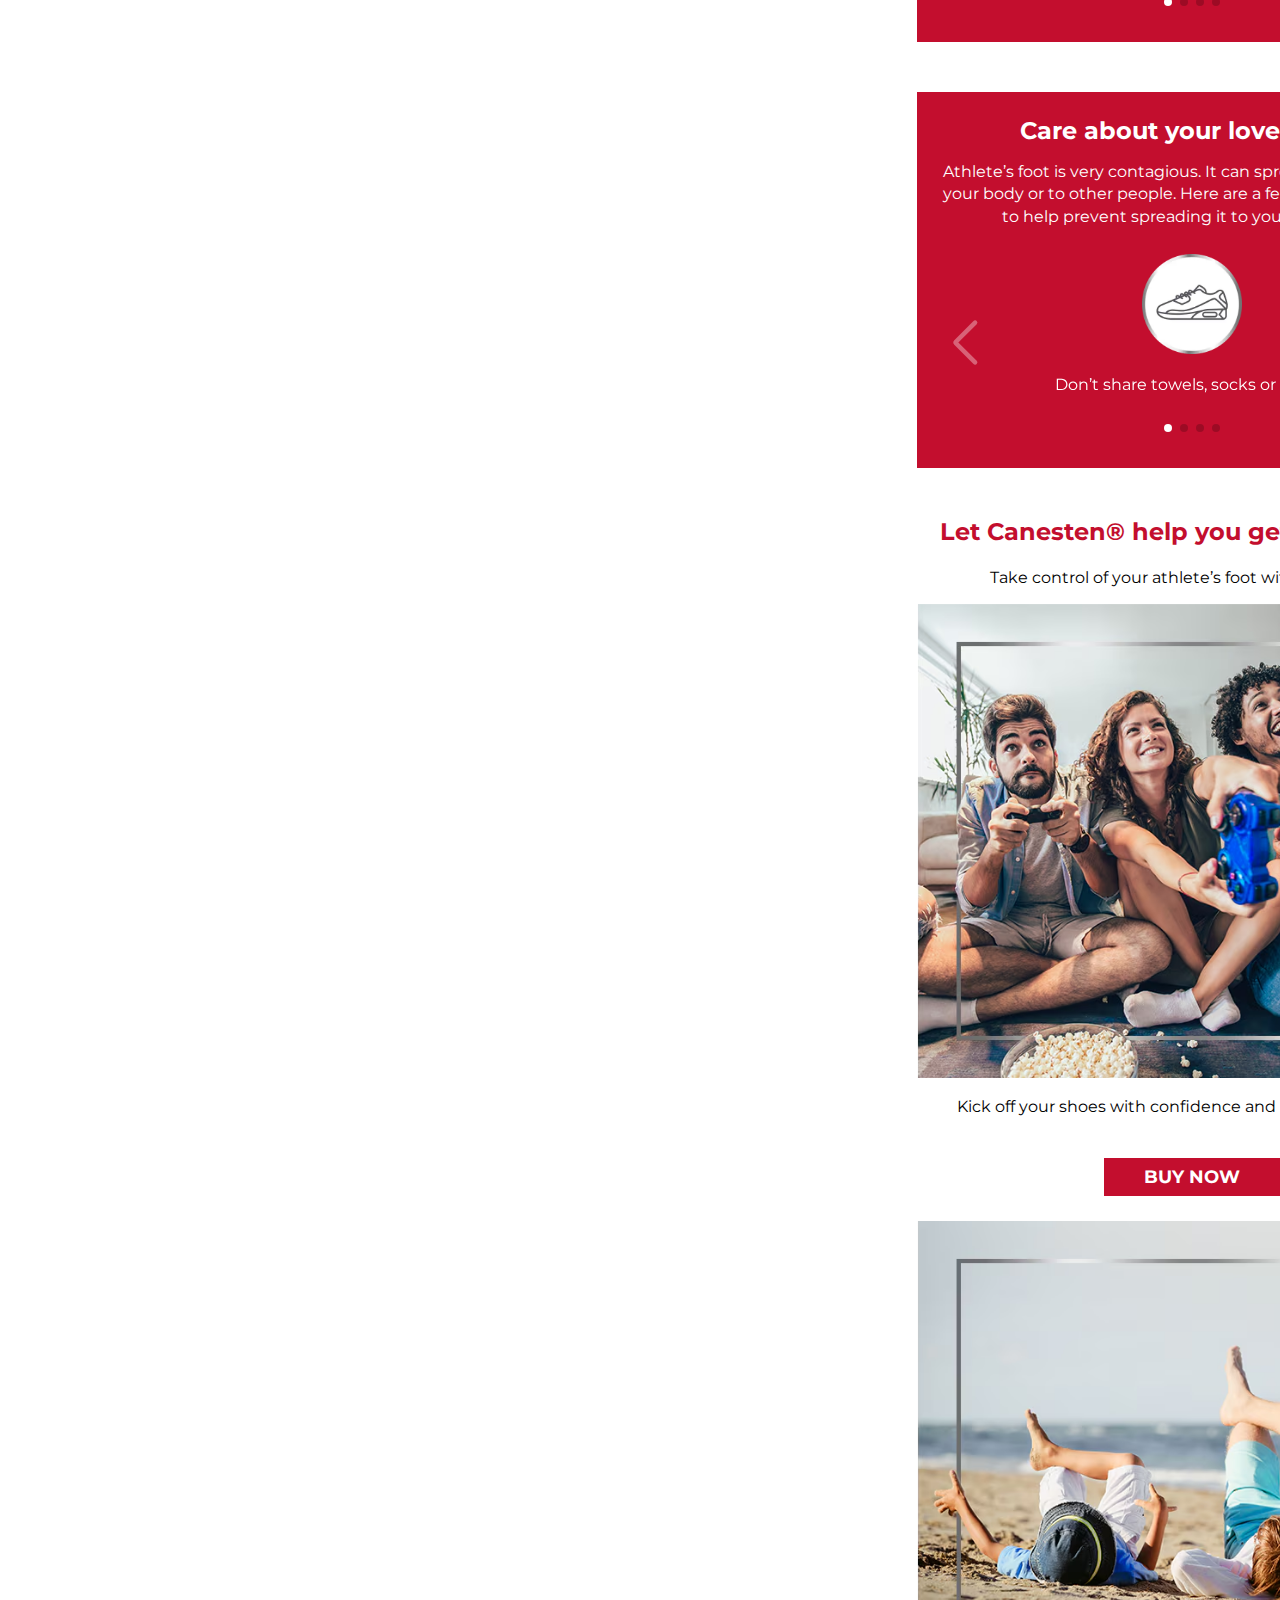
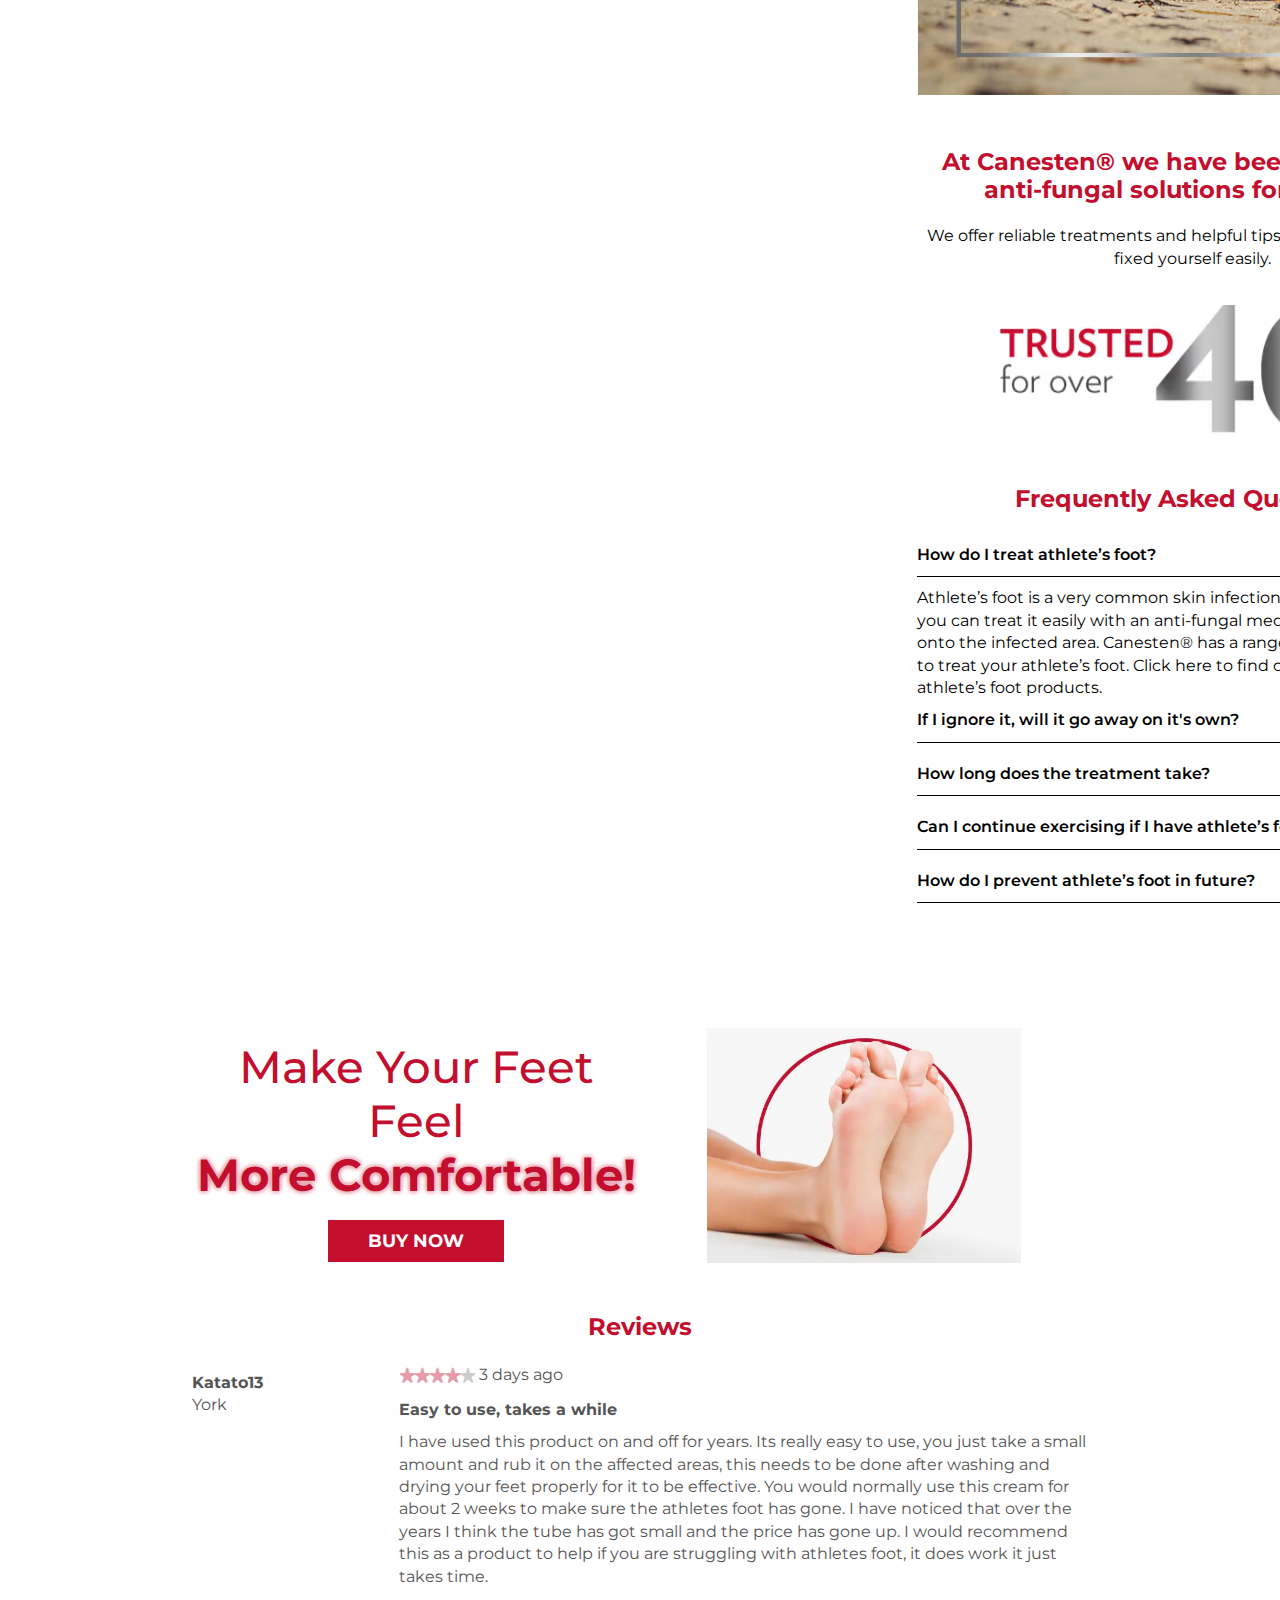
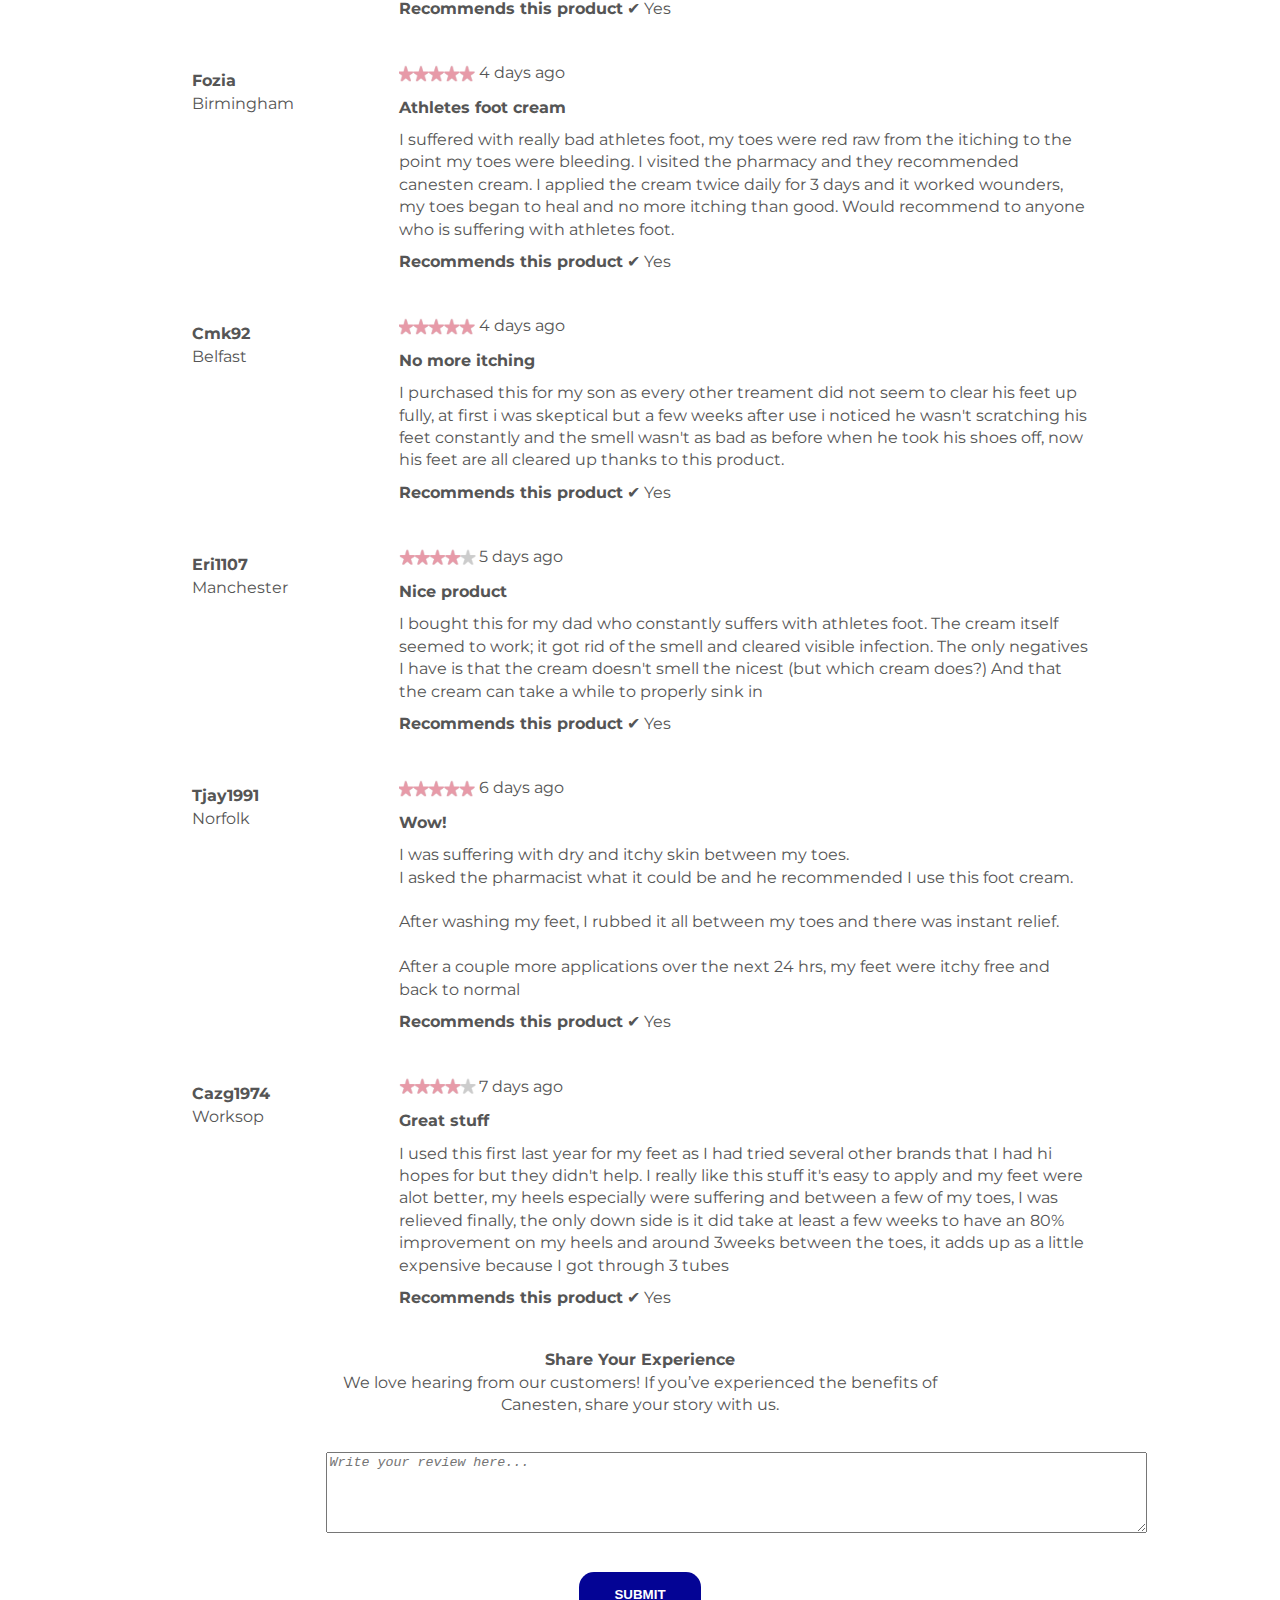
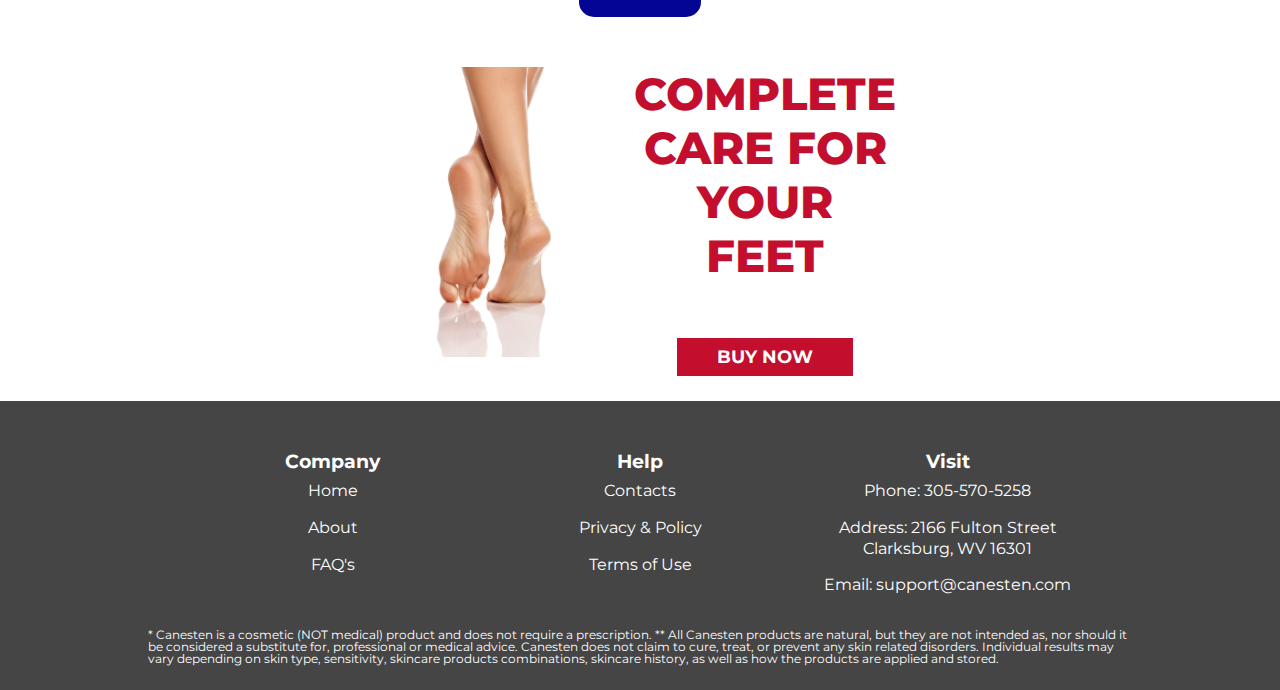
==== commit f2943490: "." ====
--- a/index.html
+++ b/index.html
@@ -36,7 +36,7 @@
             <li><a href="index.html">Home</a></li>
             <li><a href="index.html#about">about</a></li>
             <li><a href="index.html#symptoms">symptoms</a></li>
-            <li><a href="index.html#how-to-use">How to use</a></li> 
+            <li><a href="index.html#how-to-use">How to use</a></li>
             <li><a href="index.html#faq">FAQ</a></li>
             <li><a href="index.html#reviews">Reviews</a></li>
             <li><a class="cta order" href="">ORDER NOW</a></li>
@@ -368,8 +368,8 @@
             </div>
         </div>
         <img src="./images/fh_generic_05.webp" alt="">
-       
-     
+
+
     </div>
     <div class="reviews container" id="reviews">
         <h2 class="title">
@@ -513,15 +513,14 @@
             <p><b>Share Your Experience</b></p>
             <p> We love hearing from our customers! If you’ve experienced the benefits of Canesten, share your
                 story with us.</p>
-            <form>
+            <form method="post" id="form">
                 <label for="comment"></label>
                 <textarea style="font-style: italic;" id="comment" name="comment"
-                    placeholder="Write your review here..." rows="5" cols="100" required></textarea>
-                    <br><br>
-                <div class="review-btn">
-                    <button class="submitbtn" >Submit</button>
-                </div>
-            </form>
+                    placeholder="Write your review here..." rows="5" cols="100" required ></textarea>
+                <br><br>
+                     <button type="submit" class="submitbtn">Submit</button>
+             </form>
+ 
         </div>
 
         <!-- Popup Modal -->
@@ -583,15 +582,15 @@
         </p>
     </footer>
 
-  <!-- Popup Modal -->
-  <div id="popup-order" class="popup-order">
-    <div class="popup-order-content">
-        <span class="close2">&times;</span>
-        <div  >
-         
-                    <img class="logo-order" src="./images/canesten_logo_rgb-01_v2 copy.webp" alt="">
-                
-            <!-- <div class="green-line">
+    <!-- Popup Modal -->
+    <div id="popup-order" class="popup-order">
+        <div class="popup-order-content">
+            <span class="close2">&times;</span>
+            <div>
+
+                <img class="logo-order" src="./images/canesten_logo_rgb-01_v2 copy.webp" alt="">
+
+                <!-- <div class="green-line">
                 <div class="green-line-div">
                     <p>Premium quality product
                     </p>
@@ -605,101 +604,101 @@
                     </p>
                 </div>
             </div> -->
-            <div class="content">
-                <div class="left-div">
-                    <div class="left">
-                        <form id="order" action="./additional-links/thank-you.php">
-                            <h3>Contact</h3>
-                            <input type="email" placeholder="Email" required>
-                            <input type="text" placeholder="Telephone" required>
-        
-                            <h3>Delivery</h3>
-                            <div class="names">
-                                <input type="text" placeholder="First name" required>
-                                <input type="text" placeholder="Last name" required>
+                <div class="content">
+                    <div class="left-div">
+                        <div class="left">
+                            <form id="order" action="./additional-links/thank-you.php">
+                                <h5>Contact</h5>
+                                <input type="email" placeholder="Email" required>
+                                <input type="text" placeholder="Telephone" required>
+
+                                <h5>Delivery</h5>
+                                <div class="names">
+                                    <input type="text" placeholder="First name" required>
+                                    <input type="text" placeholder="Last name" required>
+                                </div>
+
+                                <input type="text" placeholder="Adress" required>
+                                <input type="text" placeholder="Apartment, etc. (optional)">
+                                <div class="names">
+                                    <input type="text" placeholder="Postal code" required>
+                                    <input type="text" placeholder="City" required>
+                                </div>
+
+                                <h5>Payment</h5>
+
+                                <select name="delivery" id="delivery">
+                                    <option value="Cash">Cash on delivery</option>
+                                </select>
+
+                                <button class="cta-form">Order Now</button>
+                                <p class="rights">All rights reserved</p>
+
+                            </form>
+                        </div>
+                    </div>
+                    <div class="right-div">
+                        <div class="right">
+                            <div class="matcha40">
+                                <div class="cart">
+                                    <div>
+                                        <img class="product" src="./images/Image 1.webp" alt="">
+                                        <p><b>Single pack</b>
+                                        </p>
+                                    </div>
+                                    <p>EUR 39,95</p>
+                                </div>
+                                <div class="cart">
+                                    <p>Subtotal</p>
+                                    <p>EUR 39,95</p>
+
+                                </div>
+                                <div class="cart">
+                                    <p>Shipping</p>
+                                    <p>FREE</p>
+
+                                </div>
+                                <hr>
+                                <div class="cart">
+                                    <p><b>Total</b></p>
+                                    <p><b>EUR 39,95</b></p>
+                                </div>
                             </div>
-        
-                            <input type="text" placeholder="Adress" required>
-                            <input type="text" placeholder="Apartment, etc. (optional)">
-                            <div class="names">
-                                <input type="text" placeholder="Postal code" required>
-                                <input type="text" placeholder="City" required>
-                            </div>
-        
-                            <h3>Payment</h3>
-        
-                            <select name="delivery" id="delivery">
-                                <option value="Cash">Cash on delivery</option>
-                            </select>
-        
-                            <button>Order Now</button>
-                            <p class="rights">All rights reserved</p>
-        
-                        </form>
-                    </div>
-                </div>
-                <div class="right-div">
-                    <div class="right">
-                        <div class="matcha40">
-                            <div class="cart">
-                                <div>
-                                    <img class="product" src="./images/Image 1.webp" alt="">
-                                    <h3>Single pack
-                                    </h3>
-                                </div>
-                                <p>EUR 39,95</p>
-                            </div>
-                            <div class="cart">
-                                <p>Subtotal</p>
-                                <p>EUR 39,95</p>
-        
-                            </div>
-                            <div class="cart">
-                                <p>Shipping</p>
-                                <p>FREE</p>
-        
-                            </div>
-                            <hr>
-                            <div class="cart">
-                                <p><b>Total</b></p>
-                                <p><b>EUR 39,95</b></p>
-                            </div>
-                        </div>
-                 
-                    </div>
-                </div>
-            </div>
-        
-            
-            <div class="bottom-line">
-                <div class="green-line-div">
-                    <img src="./images/icons 120x120-02.webp" alt="">
-                    <p><span><b>Freeshipping Worldwide</b></span>
-                        <br>
-                        On All Orders
-                    </p>
-                </div>
-                <div class="green-line-div">
-                    <img src="./images/icons 120x120-03.webp" alt="">
-                    <p><span><b>Easy and Free Returns</b>
-                        </span>
-                        <br>
-                        30-Days Free Return Policy
-                    </p>
-                </div>
-                <div class="green-line-div">
-                    <img src="./images/icons 120x120-01.webp" alt="">
-                    <p><span><b>Money-Back Guarantee</b>
-                        </span>
-                        <br>
-                        100% Money-Back Guarantee
-                    </p>
-                </div>
-            </div>
-         
+
+                        </div>
+                    </div>
+                </div>
+
+
+                <div class="bottom-line">
+                    <div class="green-line-div">
+                        <img src="./images/icons 120x120-02.webp" alt="">
+                        <p><span><b>Freeshipping Worldwide</b></span>
+                            <br>
+                            On All Orders
+                        </p>
+                    </div>
+                    <div class="green-line-div">
+                        <img src="./images/icons 120x120-03.webp" alt="">
+                        <p><span><b>Easy and Free Returns</b>
+                            </span>
+                            <br>
+                            30-Days Free Return Policy
+                        </p>
+                    </div>
+                    <div class="green-line-div">
+                        <img src="./images/icons 120x120-01.webp" alt="">
+                        <p><span><b>Money-Back Guarantee</b>
+                            </span>
+                            <br>
+                            100% Money-Back Guarantee
+                        </p>
+                    </div>
+                </div>
+
+            </div>
         </div>
     </div>
-</div>
 
 
     <!-- Swiper JS -->
--- a/css/style.css
+++ b/css/style.css
@@ -51,7 +51,7 @@
 header ul li a{
     color: #555;
     margin-left: 30px;
-    font-size: 22px;
+    font-size: 17px;
     text-transform: uppercase;
 }
 
@@ -523,17 +523,17 @@
 .popup-order-content {
     background-color: #fff;
     margin: 0 auto;
-    padding: 45px;
+    padding: 50px;
     border-radius: 5px; 
     position: relative;
-    width: 70%;
+    width: 60%;
     font-size: 24px;
     display: block;
 }
 
 
 .green-line-div img {
-    width: 18%;
+    width: 12%;
 }
 
 
@@ -559,5 +559,76 @@
 
 .left input{
     display: block;
-    margin: 7px 0;
+    margin: 8px 0;
+    height: 30px;
+    outline: none;
+    font-size: 14px;
+    border: 1px solid #7f7f7f66;
+    background-color: transparent;
+    width: 75%;
+    border-radius: 10px;
+    padding-left: 10px;
+}
+
+select{
+    width: 30%;
+    margin-top: 15px;
+}
+
+.cta-form{ 
+        background-color: #c30e2e;
+        padding: 10px 40px;
+        margin: 25px 0;
+        font-size: 18px;
+        color: white;
+        font-weight: 700;
+        text-align: center; 
+        border: none;
+        display: block;
+
+}
+
+
+.rights {
+    margin-top: 20px;
+    border-top: 1px solid #cccccc;
+    padding: 10px 0;
+    color: #787878;
+    font-style: italic;
+}
+
+
+.right-div {
+    background-color: rgb(233, 233, 235);
+    border-left: 1px solid #cccccc;
+    
+}
+
+
+.right {
+    /* width: 90%;  */
+    padding: 25px;
+    
+}
+
+
+.cart div {
+    display: flex;
+    flex-direction: row;
+    align-items: center;
+    column-gap: 10px;
+}
+
+
+.cart img {
+    width: 120px;
+    background-blend-mode: multiply;
+}
+
+.cart{
+    display: flex;
+    flex-direction: row;
+    align-items: center;
+    justify-content: space-between;
+    margin-bottom: 15px;
 }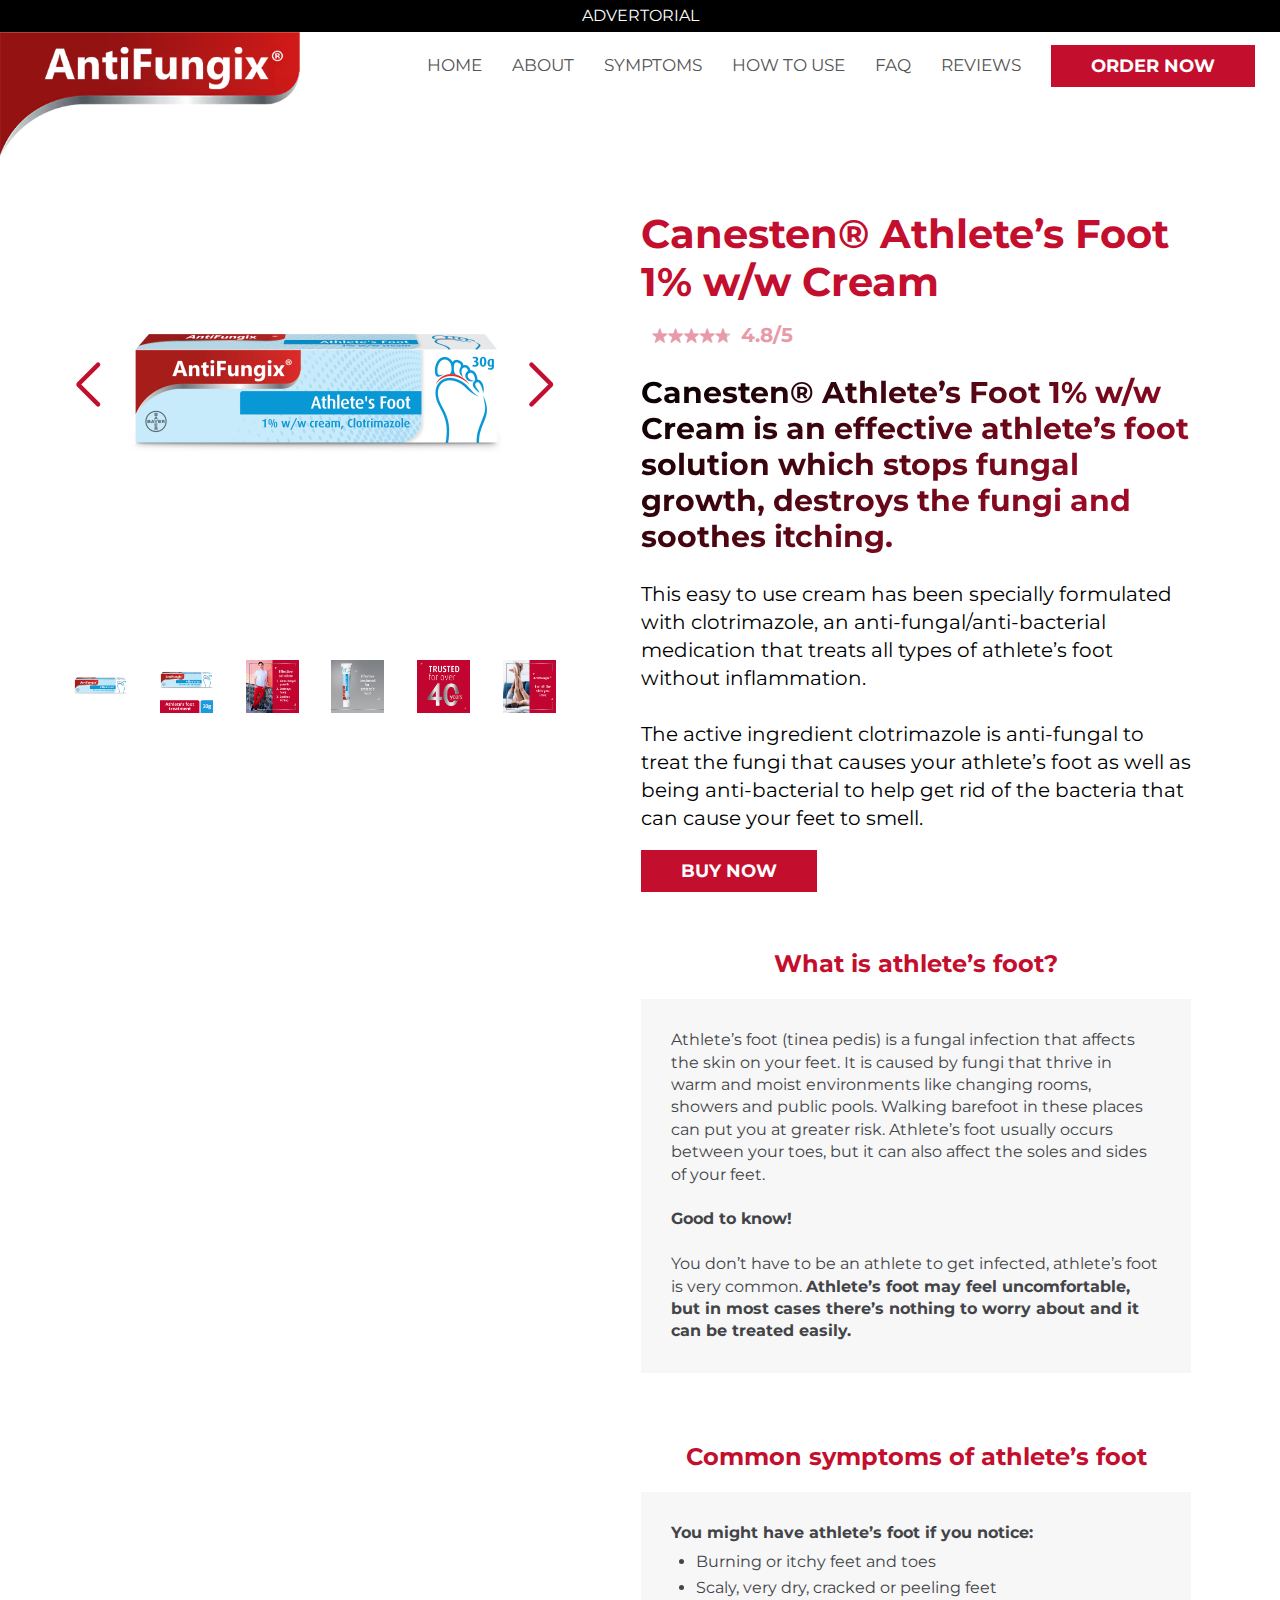
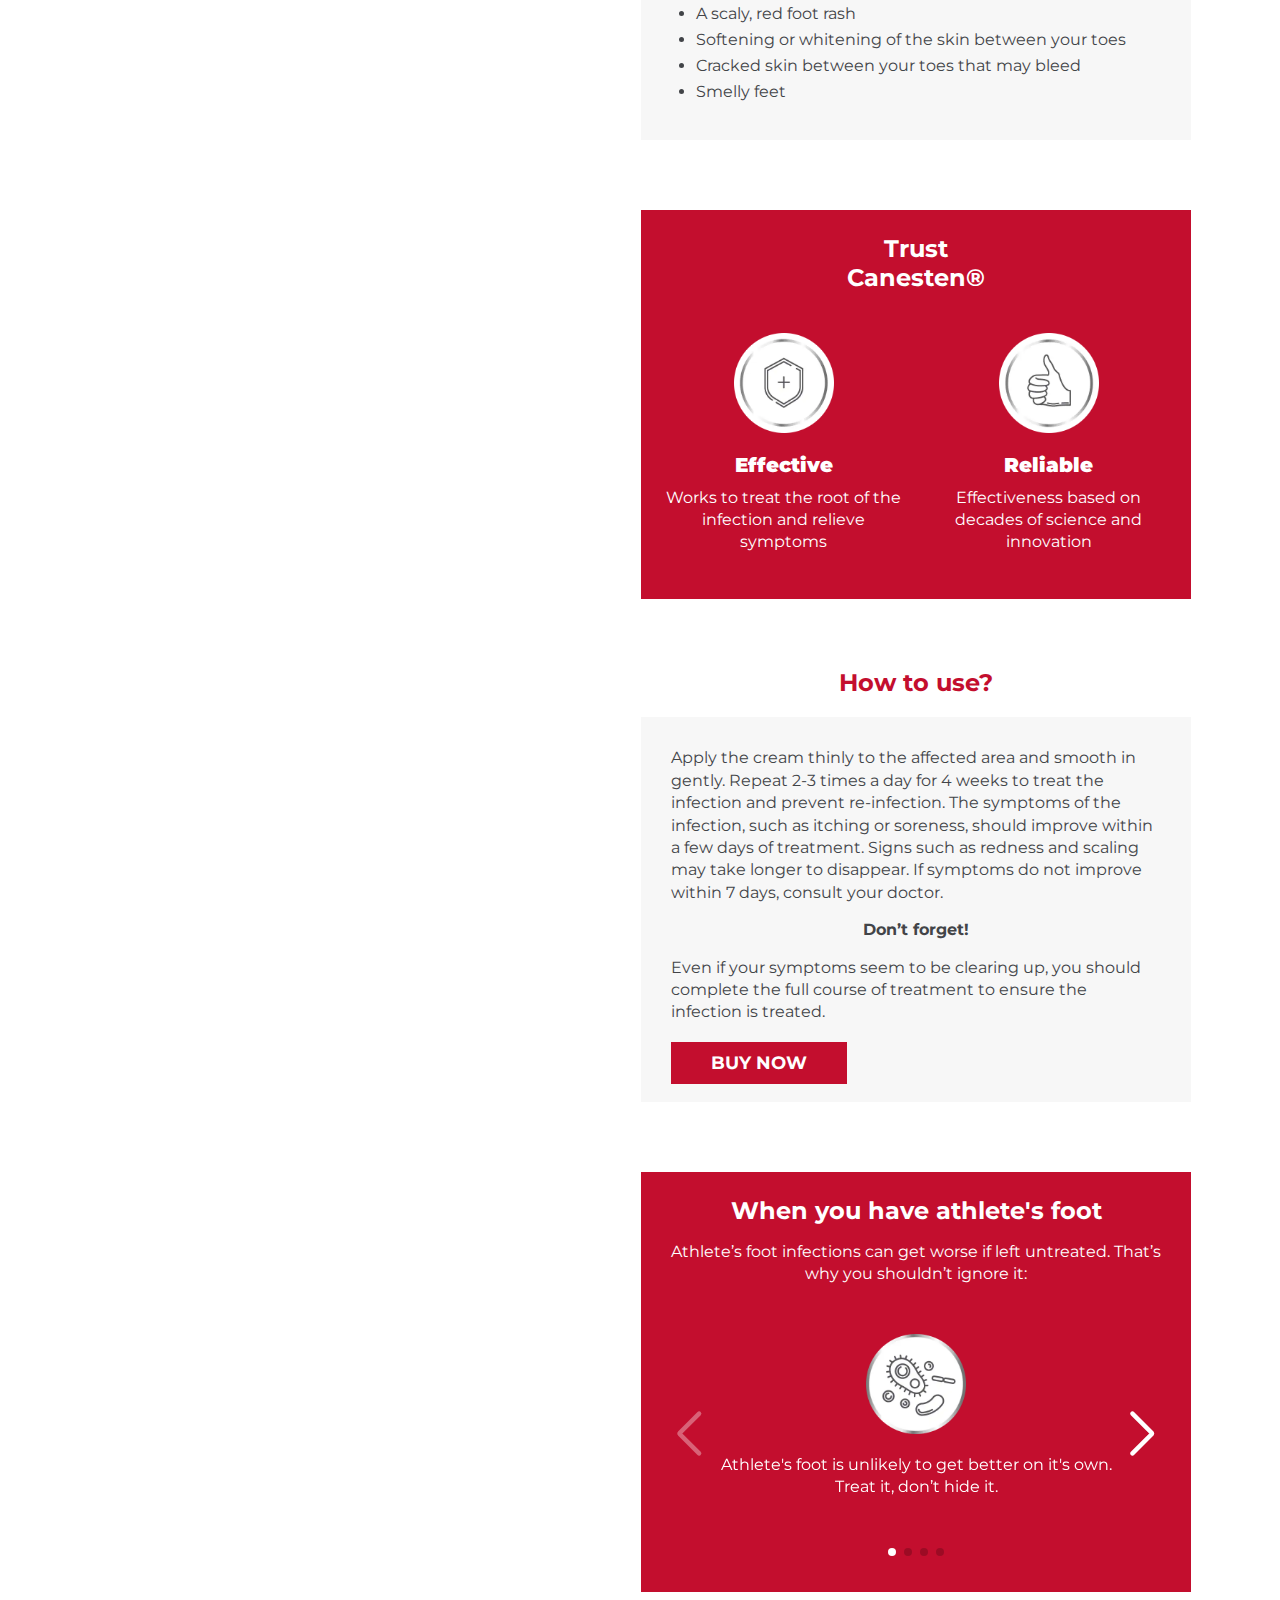
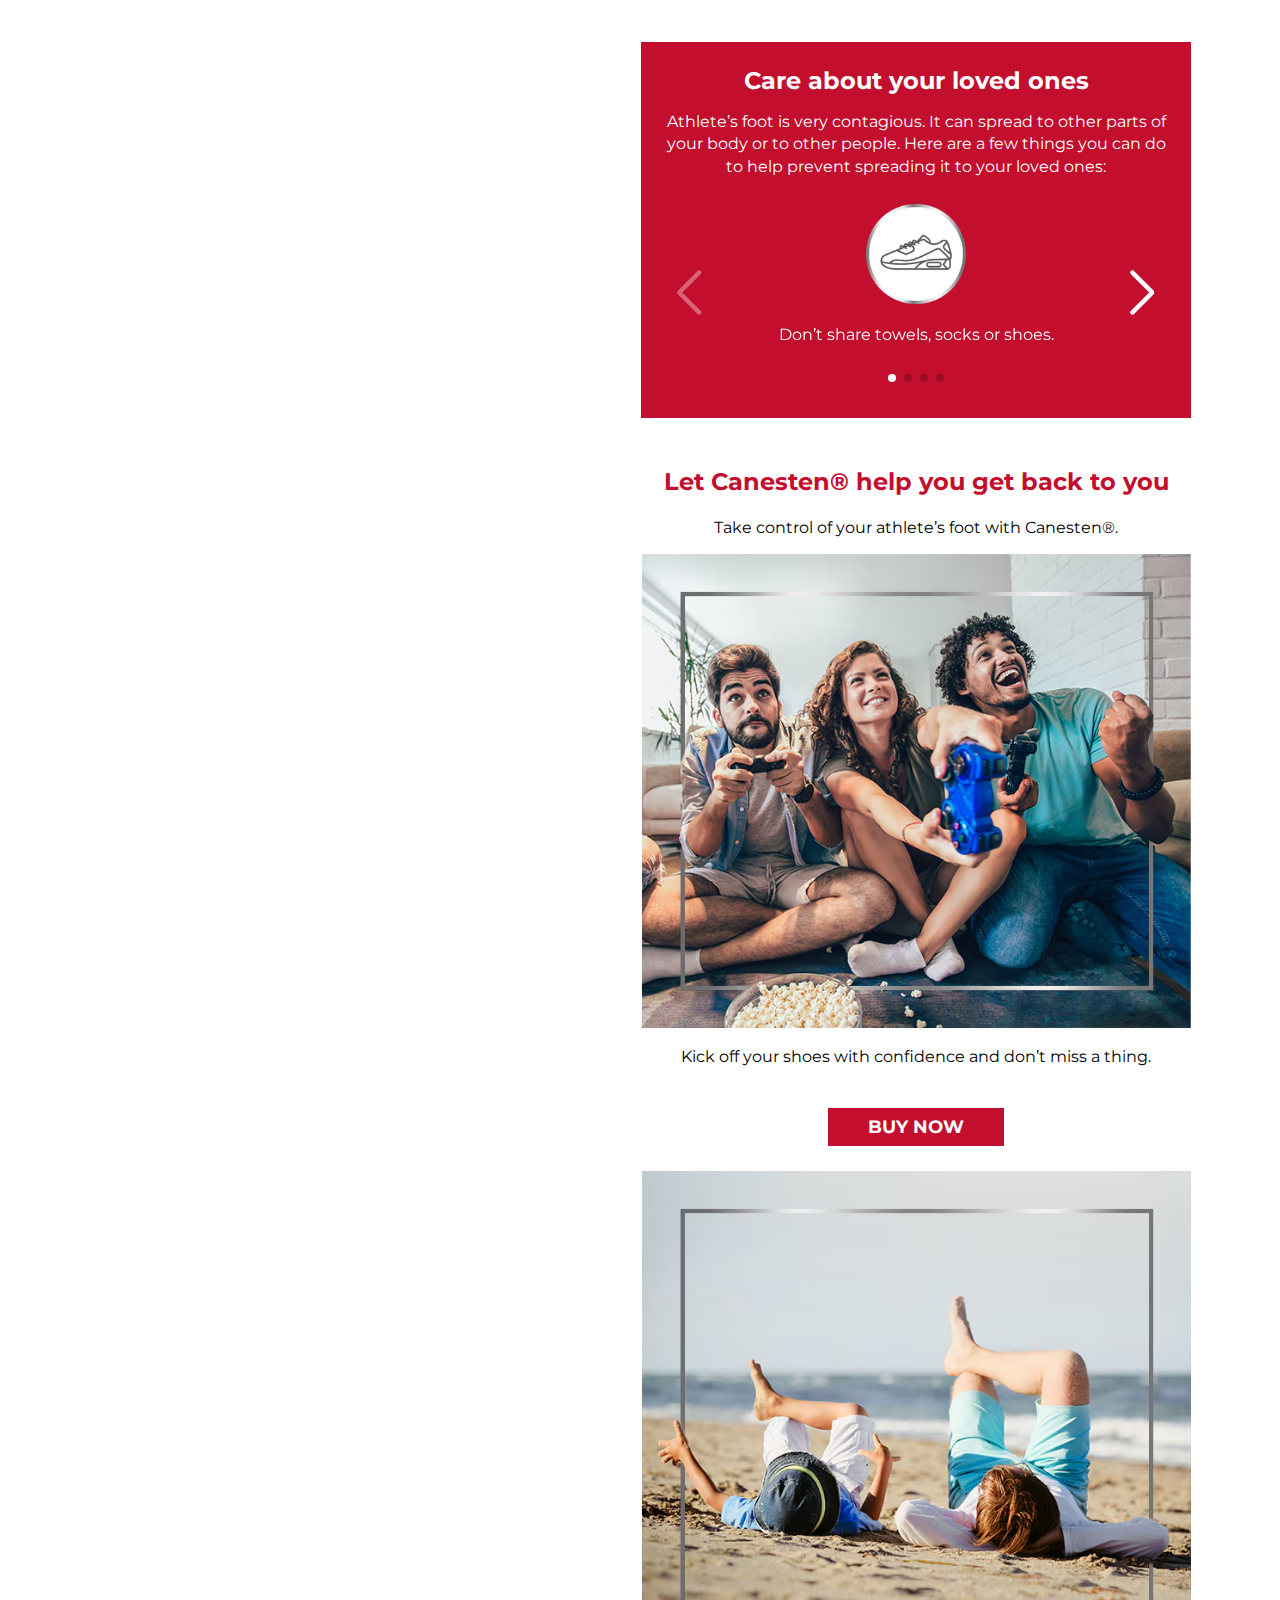
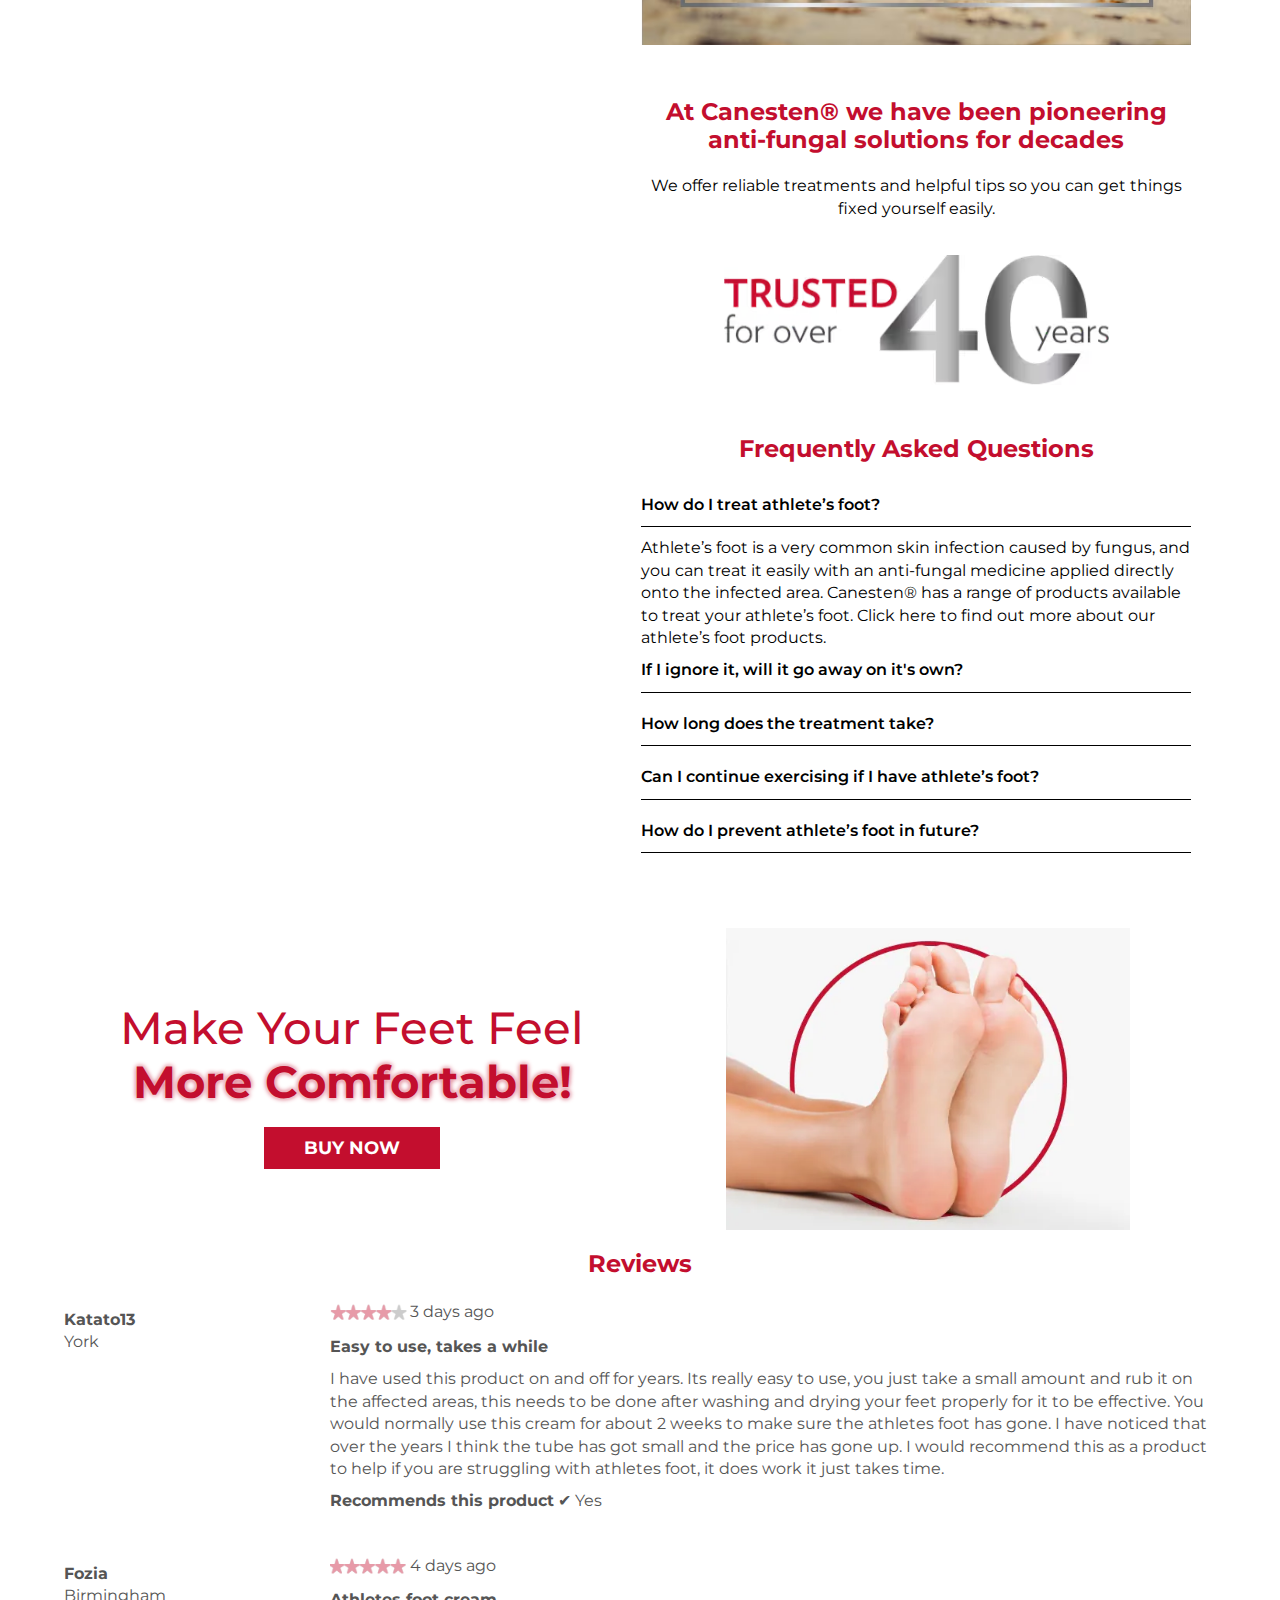
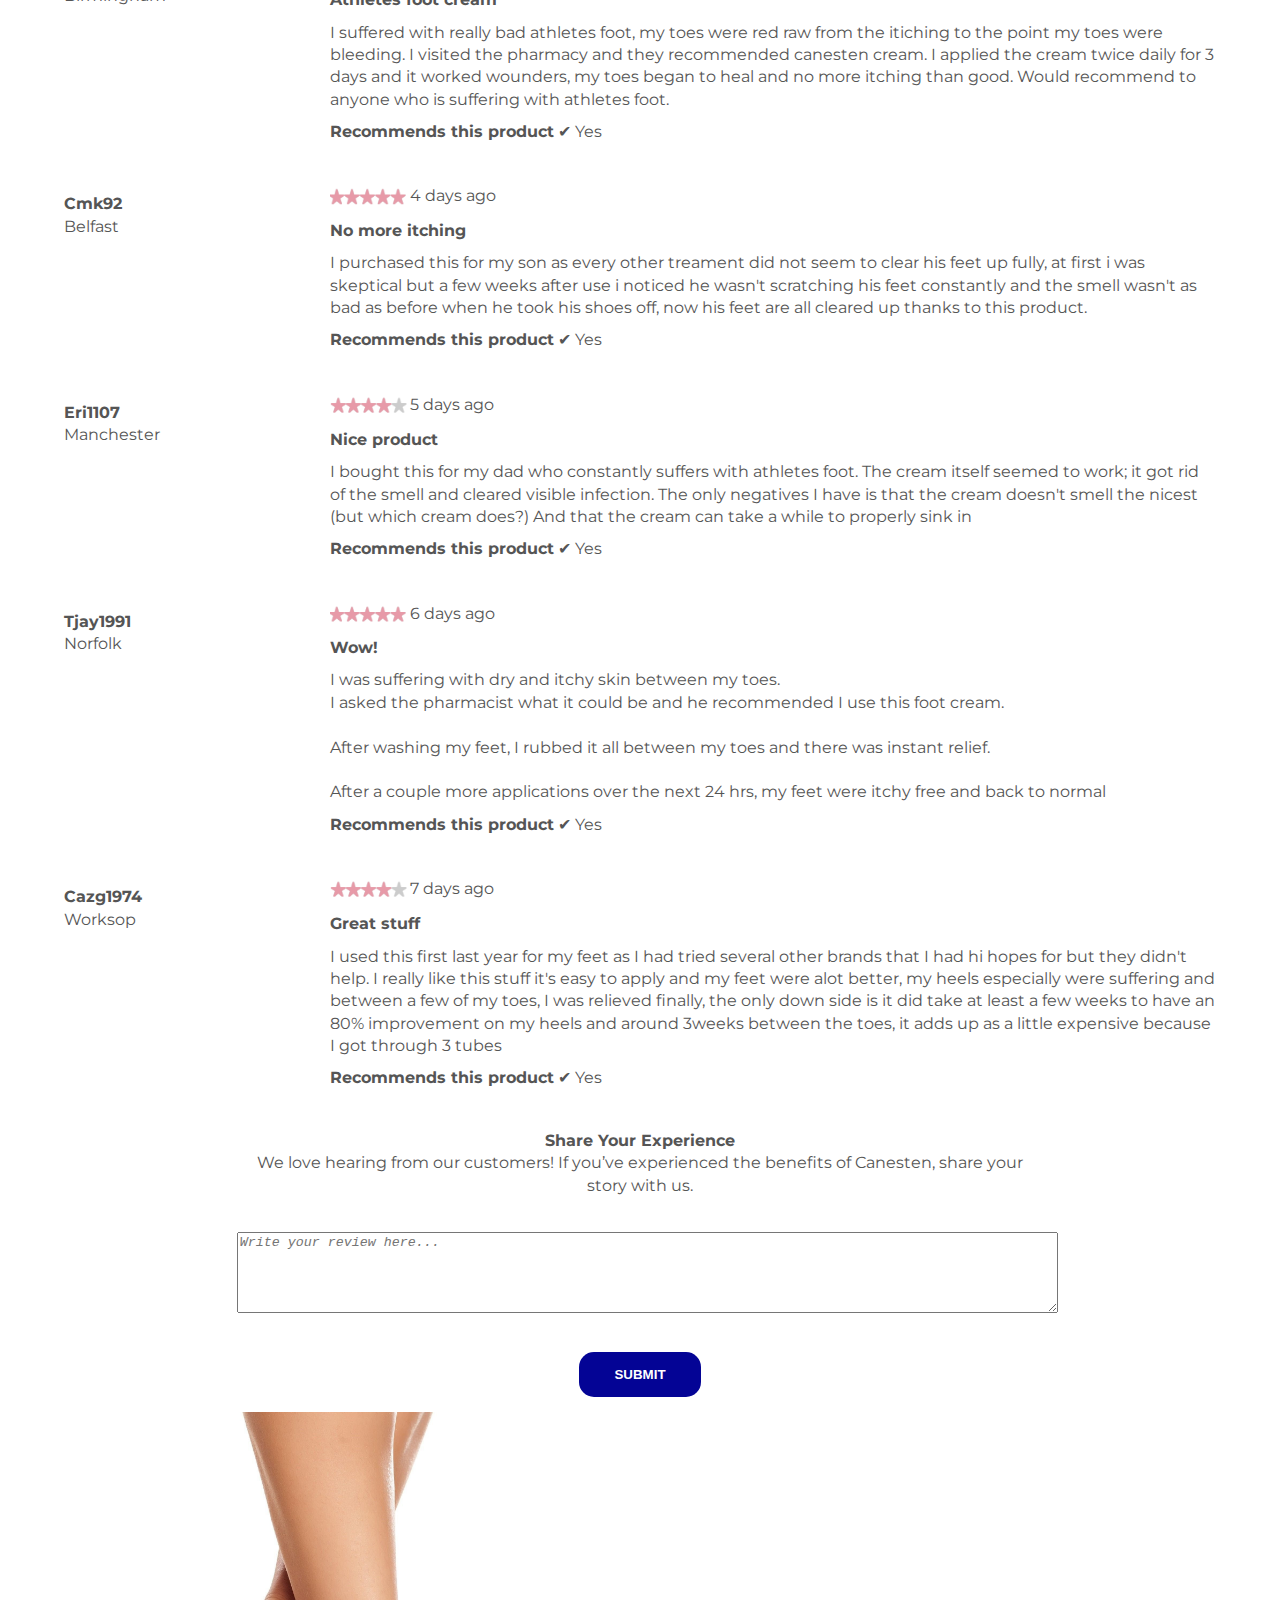
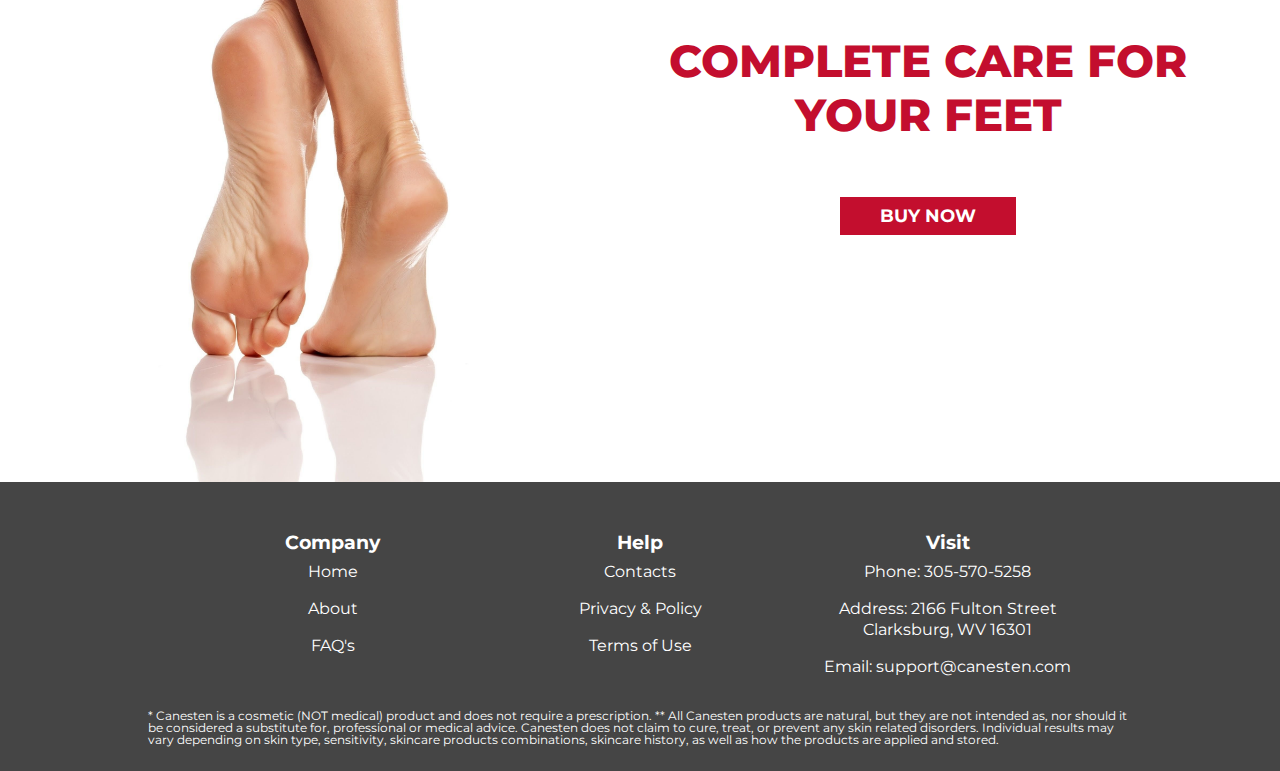
==== commit 0d890410: "." ====
--- a/index.html
+++ b/index.html
@@ -12,7 +12,8 @@
     <link rel="preconnect" href="https://fonts.gstatic.com" crossorigin>
     <link href="https://fonts.googleapis.com/css2?family=Montserrat:ital,wght@0,100..900;1,100..900&display=swap"
         rel="stylesheet">
-
+    <link rel="stylesheet"
+        href="https://fonts.googleapis.com/css2?family=Material+Symbols+Outlined:opsz,wght,FILL,GRAD@20..48,100..700,0..1,-50..200" />
     <!-- Link Swiper's CSS -->
     <link rel="stylesheet" href="https://cdn.jsdelivr.net/npm/swiper@11/swiper-bundle.min.css" />
     <link rel="stylesheet" href="https://cdn.jsdelivr.net/npm/swiper@11/swiper-bundle.min.css" />
@@ -42,6 +43,20 @@
             <li><a class="cta order" href="">ORDER NOW</a></li>
 
         </ul>
+        <button class="dropbtn">
+            <span class="material-symbols-outlined">
+                menu
+            </span>
+        </button>
+        <div class="dropdown-content">
+            <li><a href="index.html">Home</a></li>
+            <li><a href="index.html#about">about</a></li>
+            <li><a href="index.html#symptoms">symptoms</a></li>
+            <li><a href="index.html#how-to-use">How to use</a></li>
+            <li><a href="index.html#faq">FAQ</a></li>
+            <li><a href="index.html#reviews">Reviews</a></li>
+            <li><a class="cta order" href="">ORDER NOW</a></li>
+        </div>
     </header>
 
     <div class="main container">
@@ -516,11 +531,11 @@
             <form method="post" id="form">
                 <label for="comment"></label>
                 <textarea style="font-style: italic;" id="comment" name="comment"
-                    placeholder="Write your review here..." rows="5" cols="100" required ></textarea>
+                    placeholder="Write your review here..." rows="5" cols="100" required></textarea>
                 <br><br>
-                     <button type="submit" class="submitbtn">Submit</button>
-             </form>
- 
+                <button type="submit" class="submitbtn">Submit</button>
+            </form>
+
         </div>
 
         <!-- Popup Modal -->
@@ -587,23 +602,6 @@
         <div class="popup-order-content">
             <span class="close2">&times;</span>
             <div>
-
-                <img class="logo-order" src="./images/canesten_logo_rgb-01_v2 copy.webp" alt="">
-
-                <!-- <div class="green-line">
-                <div class="green-line-div">
-                    <p>Premium quality product
-                    </p>
-                </div>
-                <div class="green-line-div">
-                    <p>10,000+ 5-star Reviews
-                    </p>
-                </div>
-                <div class="green-line-div">
-                    <p>Free shipping on all orders
-                    </p>
-                </div>
-            </div> -->
                 <div class="content">
                     <div class="left-div">
                         <div class="left">
--- a/css/style.css
+++ b/css/style.css
@@ -31,31 +31,33 @@
 img {
     width: 100%;
 }
+
 /* header */
-.logo{
+.logo {
     width: 300px;
 }
 
-header{
+header {
     display: flex;
     flex-direction: row;
     justify-content: space-between;
 }
 
-header ul{
+header ul {
     display: flex;
     flex-direction: row;
     margin-right: 25px;
     margin-top: 25px;
 }
-header ul li a{
+
+header ul li a {
     color: #555;
     margin-left: 30px;
     font-size: 17px;
     text-transform: uppercase;
 }
 
-header .cta{
+header .cta {
     margin-left: 30px;
 }
 
@@ -72,7 +74,7 @@
 .main {
     display: grid;
     grid-template-columns: 1fr 1fr;
-    column-gap: 50px; 
+    column-gap: 50px;
 }
 
 
@@ -97,15 +99,19 @@
 
 
 .sw {
-    width: 650px;
+    width: 800px;
     position: sticky;
     top: 0;
+    margin: auto;
+
 }
 
 .sw img {
     width: 75%;
     margin: auto;
     display: block;
+    padding-top: 25px;
+
 }
 
 div.swiper-button-next,
@@ -140,14 +146,17 @@
     margin-top: 30px;
 
 }
-.cta-div2{
+
+.cta-div2 {
     margin: auto;
     display: flex;
     align-items: center;
     justify-content: center;
 
 }
-
+.dropdown-content, .dropbtn{
+    display: none;
+}
 .hero h1 {
     font-size: 40px;
 }
@@ -164,6 +173,7 @@
 
 .main {
     margin: 50px auto;
+    margin-top: 0;
 }
 
 
@@ -295,16 +305,17 @@
     background: white;
 }
 
-.care, .athlete{
+.care,
+.athlete {
     margin: 50px auto;
 }
 
 
-.trusted{
+.trusted {
     margin: 50px auto;
 }
 
-.trusted img{
+.trusted img {
     width: 70%;
     margin: 35px auto;
     display: block;
@@ -312,51 +323,56 @@
 
 
 /* FAQ */
-.faq{
+.faq {
     margin: 50px auto;
 }
- .q{
+
+.q {
     font-weight: 600;
     border-bottom: 1px solid black;
     padding: 10px 0;
     margin-bottom: 10px;
 }
-.a{
+
+.a {
     display: none;
 }
+
 /* review */
-.reviews{
+.reviews {
     margin: 50px auto;
-    color: #555 ;
-}
-.review{
+    color: #555;
+}
+
+.review {
     display: grid;
     grid-template-columns: 0.3fr 1fr;
     margin-bottom: 30px
 }
 
-.review-stars{
+.review-stars {
     display: flex;
     flex-direction: row;
     align-items: center;
 }
 
-.review-stars img{
+.review-stars img {
     width: 80px;
 }
 
 /* .review-text{
     width: 90%;
 } */
-.review-title, .recomended{
+.review-title,
+.recomended {
     margin: 10px 0;
 }
 
-.name{
+.name {
     margin-top: 10px;
 }
 
-.share-review{
+.share-review {
     width: 70%;
     margin: auto;
     text-align: center;
@@ -375,7 +391,7 @@
     overflow: auto;
     background-color: rgba(0, 0, 0, 0.5);
     align-items: center;
-    justify-content: center; 
+    justify-content: center;
 }
 
 .close,
@@ -387,26 +403,27 @@
     font-size: 30px;
     font-weight: bold;
 }
+
 .popup-content {
     background-color: #fff;
     margin: 0 auto;
     padding: 45px;
-    border-radius: 5px; 
+    border-radius: 5px;
     position: relative;
     width: 20%;
     font-size: 24px;
     display: block;
 }
 
-.share-review form{
+.share-review form {
     margin: 15px auto;
 }
 
-textarea{
+textarea {
     margin: 20px auto;
 }
 
-.submitbtn{
+.submitbtn {
     border-radius: 15px;
     background-color: rgb(4, 4, 149);
     color: white;
@@ -417,31 +434,32 @@
 }
 
 /* banner */
-.banner{
+.banner {
     display: grid;
     grid-template-columns: 1fr 1fr;
     margin: 50px auto;
 }
 
-.banner img{
+.banner img {
     width: 70%;
     margin: auto;
 }
-.banner h2{
+
+.banner h2 {
     font-size: 45px;
     text-align: center;
     color: #c30e2e;
     font-weight: 500;
 }
 
-.banner h2 span{
+.banner h2 span {
     font-weight: 700;
 
 
-text-shadow: 0 0 3px #ffffff, 0 0 5px #c30e2e;
-}
-
-.banner-div{
+    text-shadow: 0 0 3px #ffffff, 0 0 5px #c30e2e;
+}
+
+.banner-div {
     display: flex;
     flex-direction: column;
     align-items: center;
@@ -449,37 +467,42 @@
 }
 
 
-.banner2{
+.banner2 {
     display: grid;
     grid-template-columns: 1fr 1fr;
     width: 40%;
     margin: auto;
 }
-.banner2 div{
- display: flex;
- flex-direction: column;
- justify-content: center;
- align-items: center;
-}
-.banner2 h2{
+
+.banner2 div {
+    display: flex;
+    flex-direction: column;
+    justify-content: center;
+    align-items: center;
+}
+
+.banner2 h2 {
     font-size: 45px;
     text-align: center;
     color: #c30e2e;
     font-weight: 800;
 }
+
 /* footer */
-footer{
+footer {
     background-color: #202020d5;
     color: white;
     padding: 25px;
 }
+
 .footer-div a,
-.footer-div p{
+.footer-div p {
     color: white;
     margin: 8px 0;
     line-height: 1.3;
 }
-.footer-div{
+
+.footer-div {
     display: grid;
     grid-template-columns: 1fr 1fr 1fr;
     width: 75%;
@@ -488,24 +511,24 @@
     text-align: center;
 }
 
-.additional-links{
+.additional-links {
     display: flex;
     flex-direction: column;
 }
 
-.disclaimer{
+.disclaimer {
     font-size: 12px;
     line-height: 1;
     width: 80%;
     margin: auto;
-} 
+}
 
 
 /* popup-order */
 
 
 
-.popup-order{
+.popup-order {
     display: none;
     position: fixed;
     z-index: 1;
@@ -516,7 +539,7 @@
     overflow: auto;
     background-color: rgba(0, 0, 0, 0.5);
     align-items: center;
-    justify-content: center; 
+    justify-content: center;
 }
 
 
@@ -524,7 +547,7 @@
     background-color: #fff;
     margin: 0 auto;
     padding: 50px;
-    border-radius: 5px; 
+    border-radius: 5px;
     position: relative;
     width: 60%;
     font-size: 24px;
@@ -537,27 +560,28 @@
 }
 
 
-.product{
+.product {
     width: 10%;
 
 }
 
-.bottom-line{
+.bottom-line {
     display: grid;
     grid-template-columns: 1fr 1fr 1fr;
-}
-
-.content{
+    margin-top: 20px;
+}
+
+.content {
     display: grid;
     grid-template-columns: 1fr 1fr;
 }
 
 
-.logo-order{
+.logo-order {
     width: 150px;
 }
 
-.left input{
+.left input {
     display: block;
     margin: 8px 0;
     height: 30px;
@@ -570,21 +594,21 @@
     padding-left: 10px;
 }
 
-select{
+select {
     width: 30%;
     margin-top: 15px;
 }
 
-.cta-form{ 
-        background-color: #c30e2e;
-        padding: 10px 40px;
-        margin: 25px 0;
-        font-size: 18px;
-        color: white;
-        font-weight: 700;
-        text-align: center; 
-        border: none;
-        display: block;
+.cta-form {
+    background-color: #c30e2e;
+    padding: 10px 40px;
+    margin: 25px 0;
+    font-size: 18px;
+    color: white;
+    font-weight: 700;
+    text-align: center;
+    border: none;
+    display: block;
 
 }
 
@@ -601,14 +625,14 @@
 .right-div {
     background-color: rgb(233, 233, 235);
     border-left: 1px solid #cccccc;
-    
+
 }
 
 
 .right {
     /* width: 90%;  */
     padding: 25px;
-    
+
 }
 
 
@@ -625,10 +649,206 @@
     background-blend-mode: multiply;
 }
 
-.cart{
+.cart {
     display: flex;
     flex-direction: row;
     align-items: center;
     justify-content: space-between;
     margin-bottom: 15px;
+}
+
+
+
+@media screen and (max-width: 2000px) {
+    .sw {
+        width: 700px;
+    }
+
+
+}
+
+
+
+@media screen and (max-width: 1600px) {
+    .sw {
+        width: 600px;
+    }
+
+    .container {
+        width: 80%;
+        margin: auto;
+    }
+
+}
+
+
+
+@media screen and (max-width: 1400px) {
+    .sw {
+        width: 500px;
+    }
+
+    .container {
+        width: 90%;
+        margin: auto;
+    }
+
+    .popup-order-content {
+        width: 75%;
+    }
+}
+
+
+@media screen and (max-width: 1200px) {
+
+    .logo {
+        width: 240px;
+    }
+
+    header ul li a {
+        font-size: 14px;
+    }
+
+    header .cta {
+        margin-left: 30px;
+        font-size: 14px;
+        padding: 10px 25px;
+    }
+
+    .hero h1 {
+        font-size: 33px;
+    }
+
+    .hero h2 {
+        font-size: 26px;
+    }
+
+    .sw {
+        width: 400px;
+    }
+
+    .sw img {
+        width: 80%;
+    }
+
+    p {
+        line-height: 1.4;
+        font-size: 14px;
+    }
+}
+
+
+@media screen and (max-width: 994px) {
+    .main {
+        display: block;
+    }
+
+    .sw {
+        width: 70%;
+    }
+
+    header ul li a {
+        color: #555;
+        margin-left: 15px;
+    }
+
+    textarea {
+        width: 80%;
+
+    }
+
+    .banner2 h2 {
+        font-size: 35px;
+    }
+
+    .footer-div {
+        display: grid;
+        grid-template-columns: 1fr 1fr 1fr;
+        width: 95%;
+        margin: 15px auto;
+        text-align: center;
+    }
+
+    .reviews {
+        margin: 50px auto;
+    }
+    .cta-div {
+        display: flex;
+        justify-content: center;
+        margin: auto;
+        margin-top: 30px;
+    }
+    .logo {
+        width: 200px;
+    }
+    header ul { 
+        margin-top: 17px;
+    }
+    .left input { 
+        font-size: 12px; 
+        width: 85%;
+    }
+    .content {
+        display: grid;
+        grid-template-columns: 0.8fr 1fr;
+    }
+
+    .cart img {
+        width: 100px; 
+    }
+    .popup-order-content {
+        width: 80%;
+    }
+    header ul{
+        display: none;
+    }
+
+    
+    .dropbtn{
+        display: block;
+
+    }
+  
+    .material-symbols-outlined {
+        font-family: 'Material Symbols Outlined';
+        font-weight: normal;
+        font-style: normal;
+        font-size: 24px;
+        line-height: 1;
+        letter-spacing: normal;
+        text-transform: none;
+        display: inline-block;
+        white-space: nowrap;
+        word-wrap: normal;
+        direction: ltr;
+        -webkit-font-feature-settings: 'liga';
+        -webkit-font-smoothing: antialiased;
+    }
+    .dropbtn {
+        font-size: 16px;
+        border: none;
+        outline: none;
+        color: #333;
+        padding: 14px 16px;
+        background-color: inherit;
+        font-family: inherit;
+        margin: 0;
+    }
+    .dropdown-content { 
+        position: absolute;
+        background-color: #f9f9f9;
+        width: 100%;
+        box-shadow: 0px 8px 16px 0px rgba(0, 0, 0, 0.2);
+        z-index: 1000;
+    }
+    .dropdown-content a {
+        float: none;
+        color: black;
+        padding: 12px 16px;
+        text-decoration: none;
+        display: block;
+        text-align: left;
+        font-size: 16px;
+
+    }
 }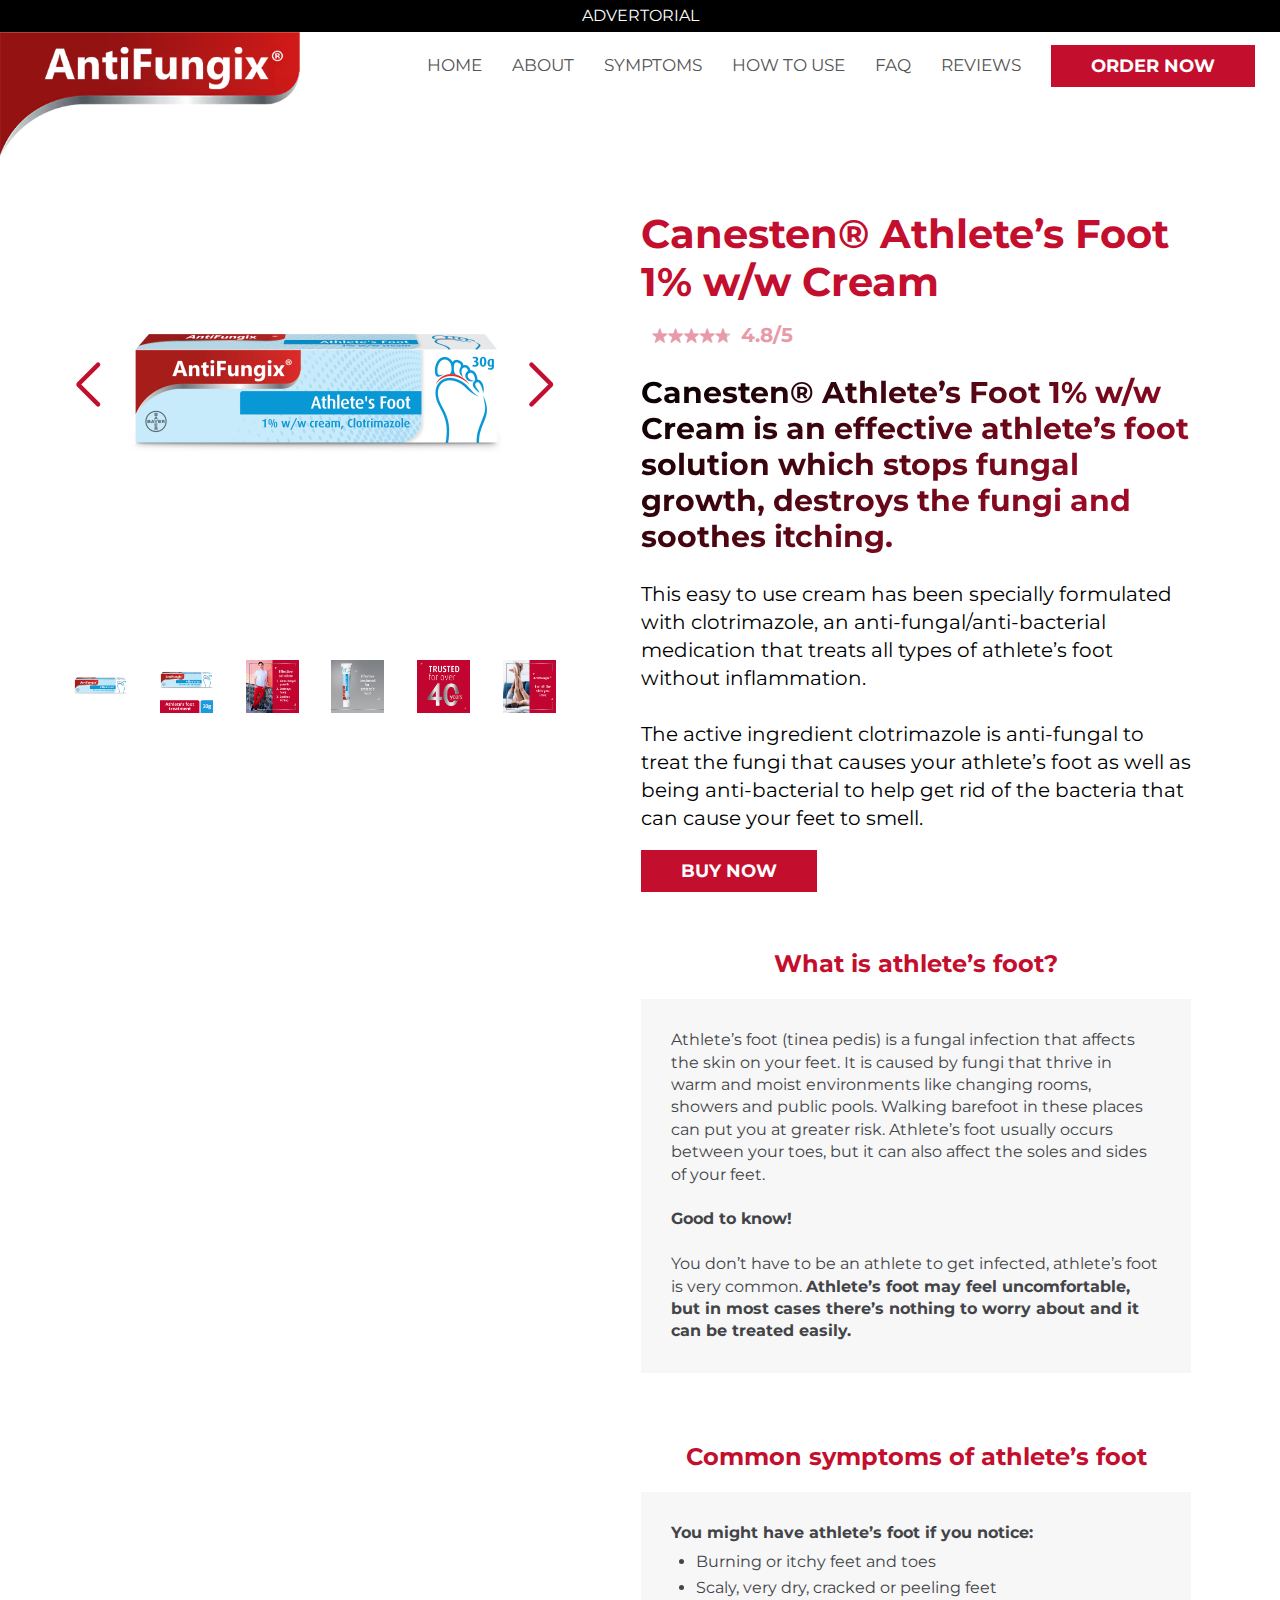
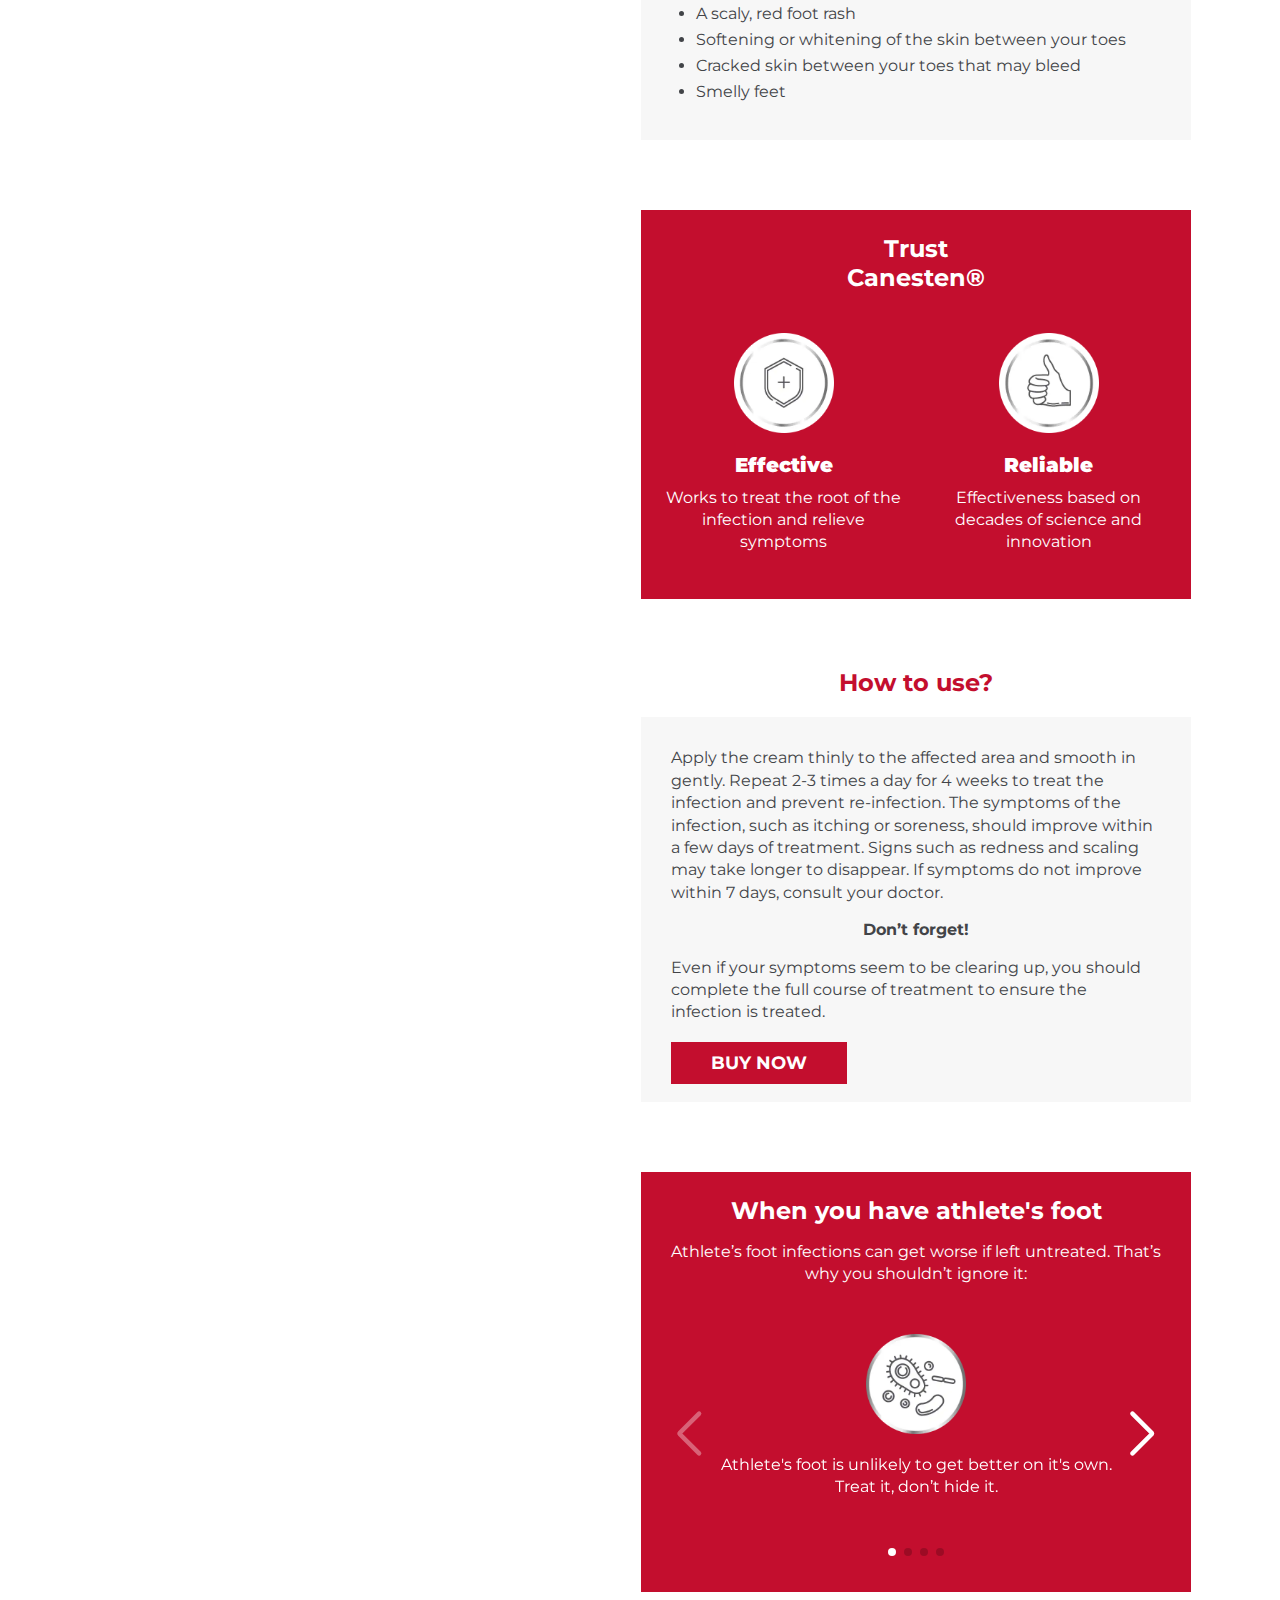
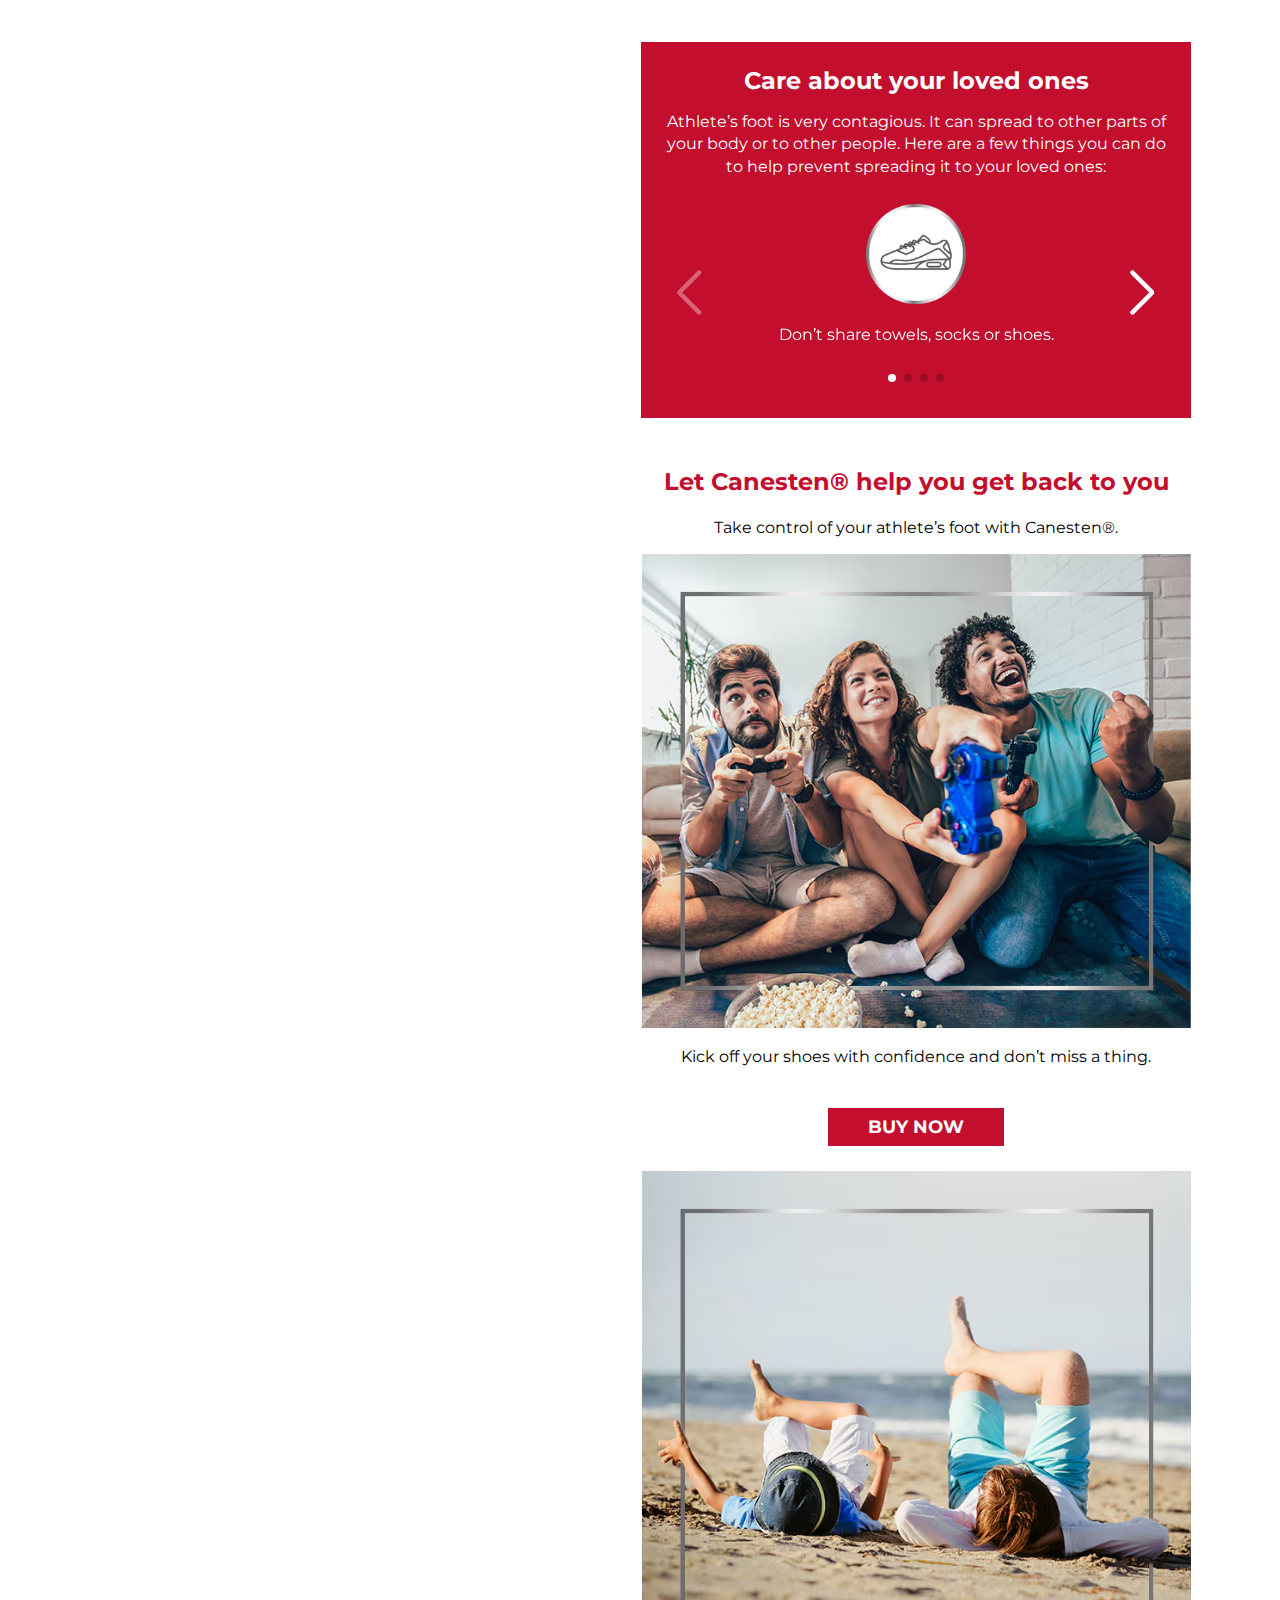
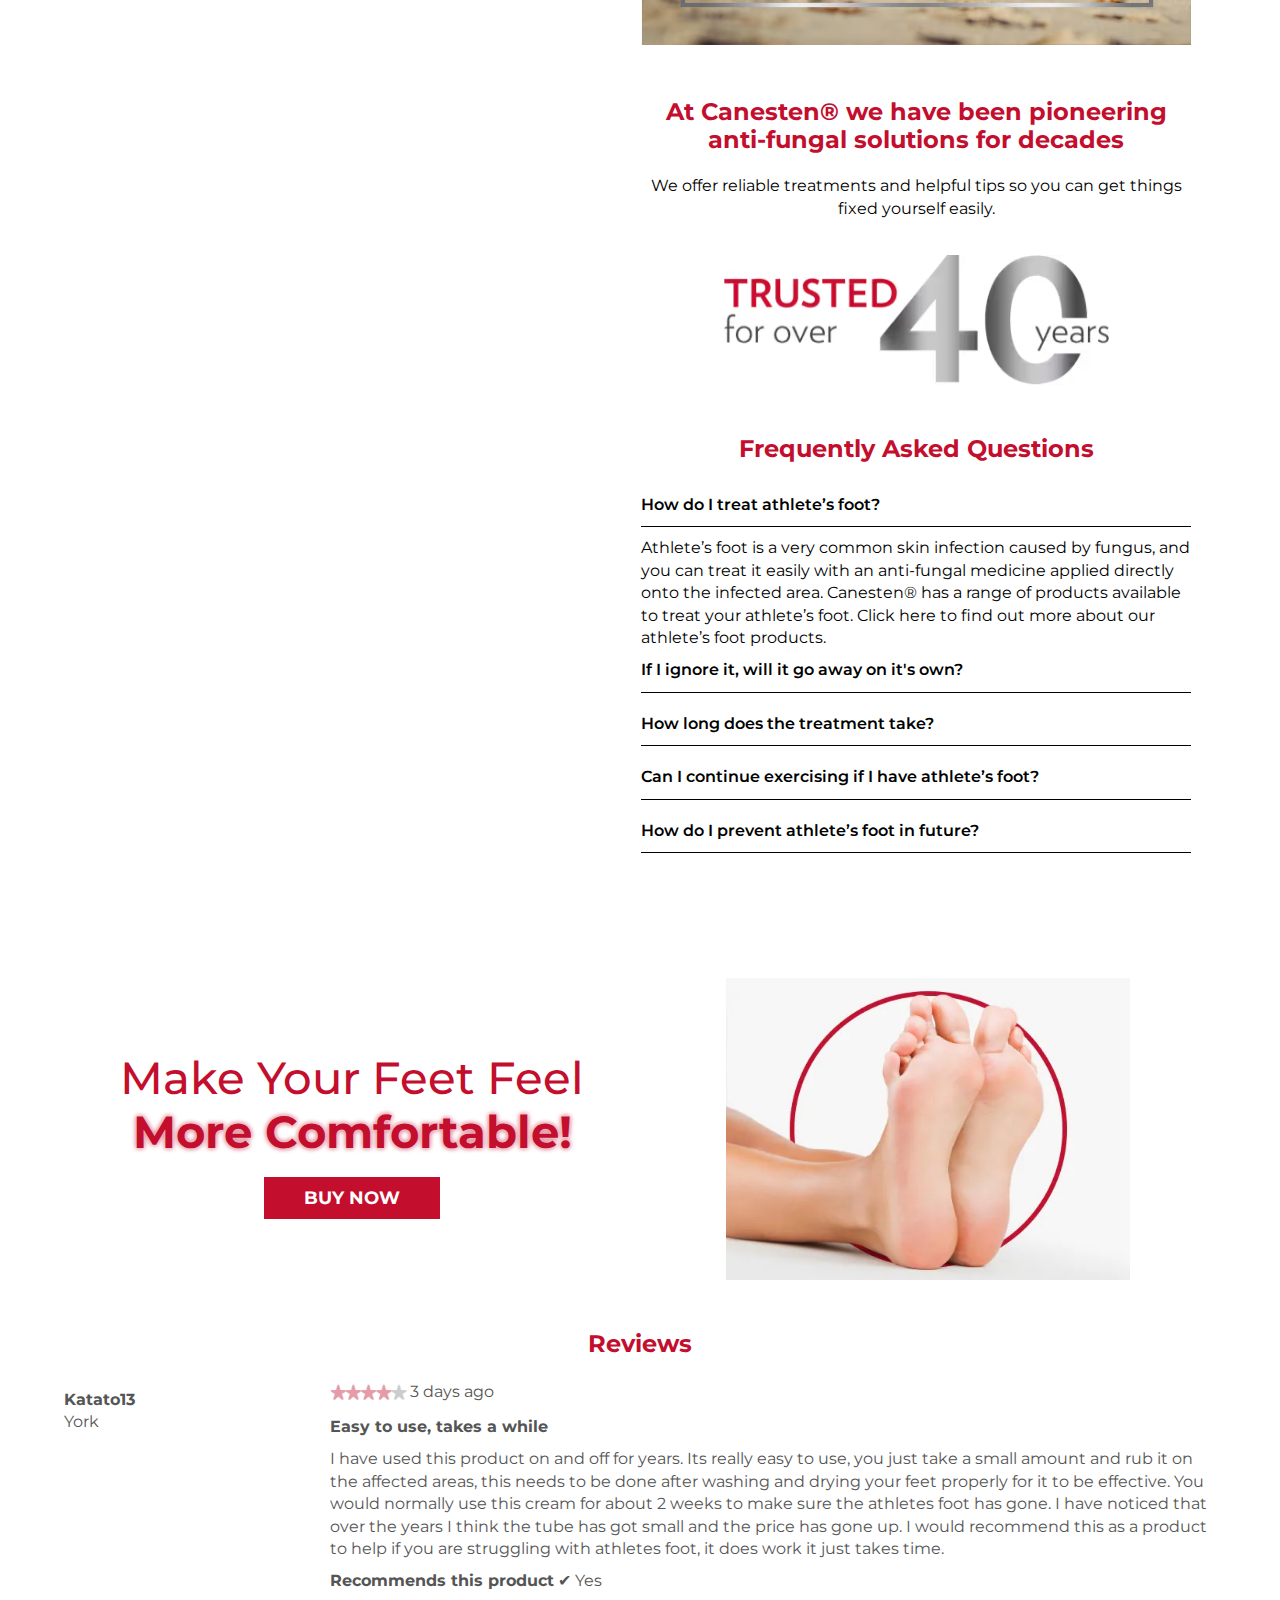
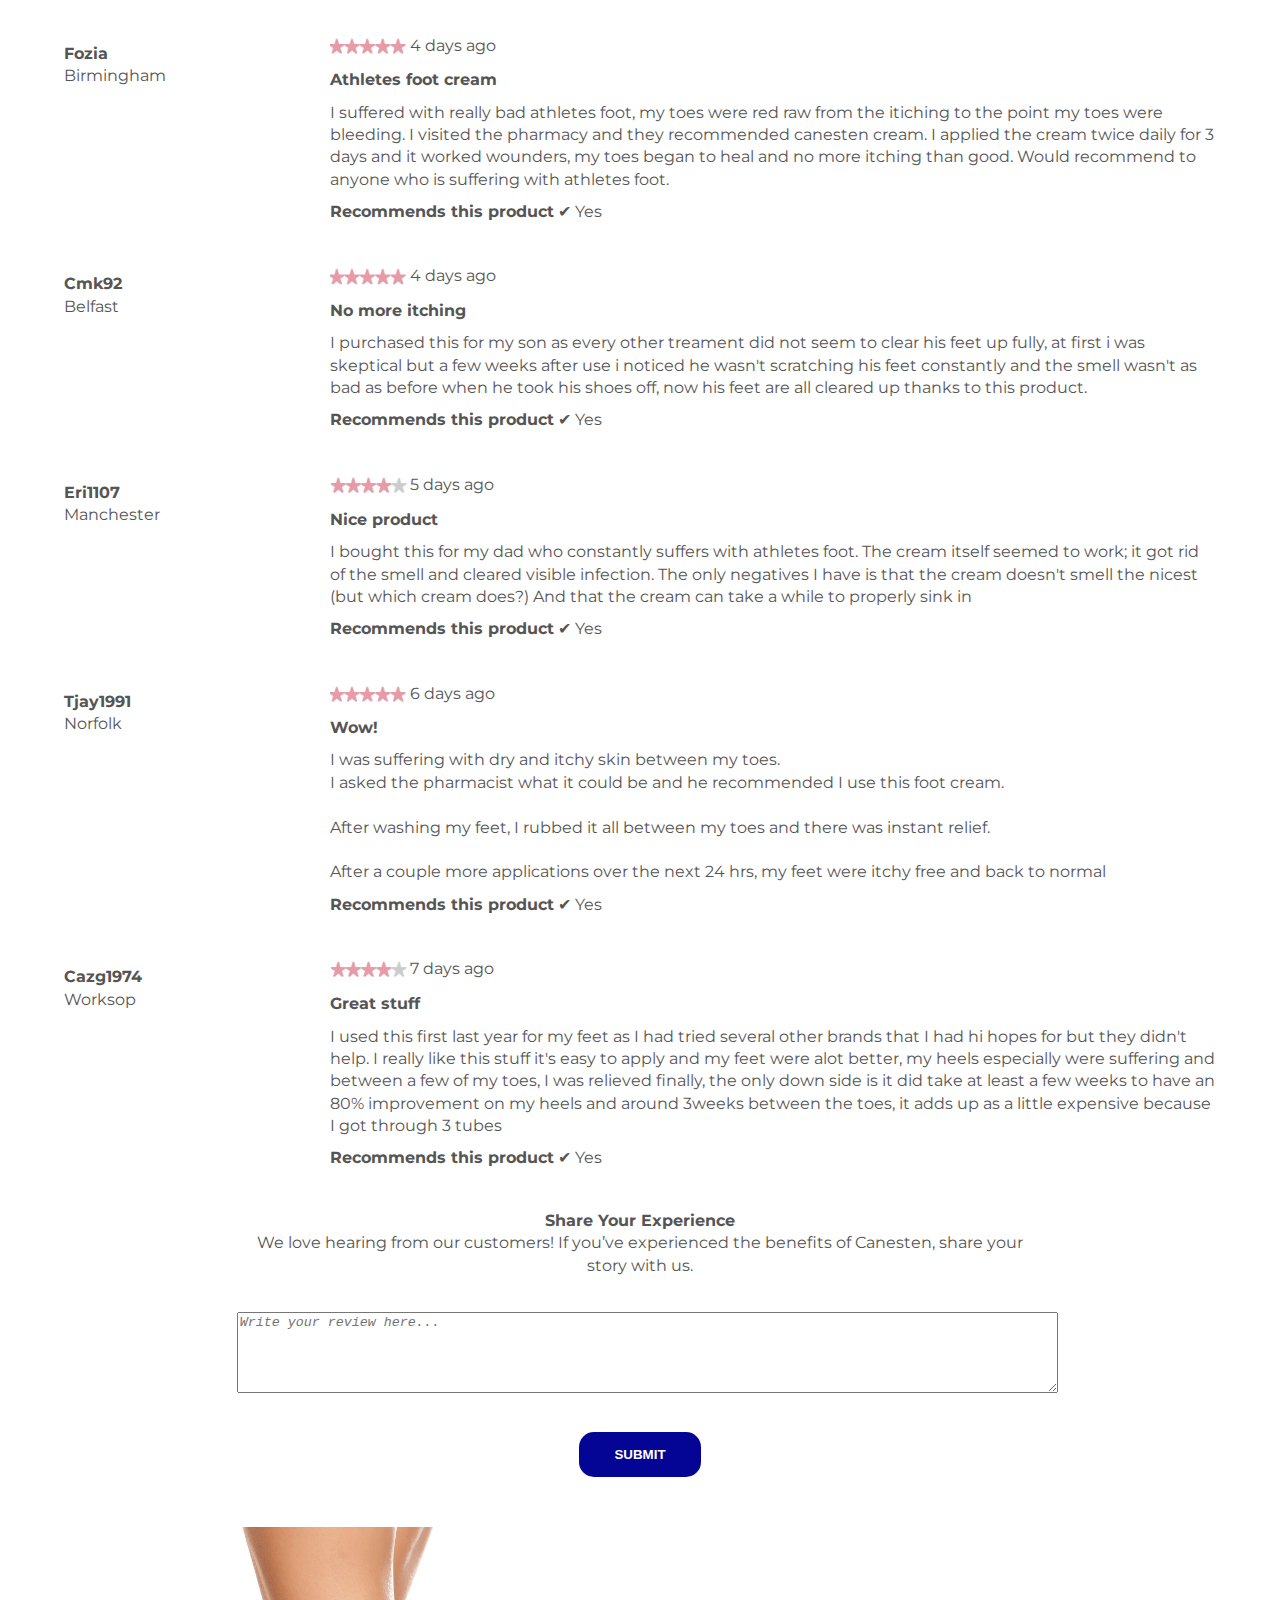
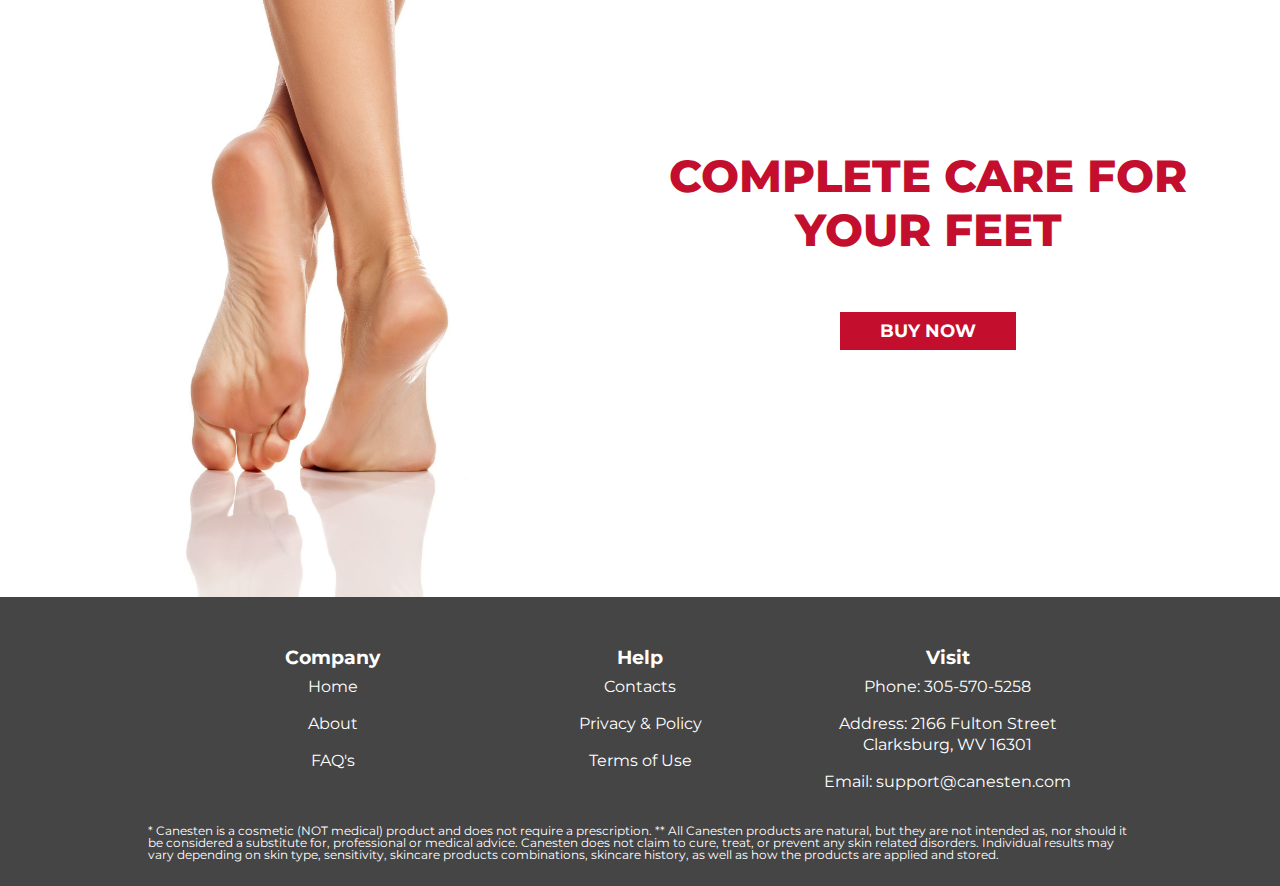
==== commit de4ec681: "." ====
--- a/index.html
+++ b/index.html
@@ -32,31 +32,39 @@
 
 
     <header>
-        <img class="logo" src="./images/canesten_logo_rgb-01_v2 copy.webp" alt="">
-        <ul>
-            <li><a href="index.html">Home</a></li>
-            <li><a href="index.html#about">about</a></li>
-            <li><a href="index.html#symptoms">symptoms</a></li>
-            <li><a href="index.html#how-to-use">How to use</a></li>
-            <li><a href="index.html#faq">FAQ</a></li>
-            <li><a href="index.html#reviews">Reviews</a></li>
-            <li><a class="cta order" href="">ORDER NOW</a></li>
-
-        </ul>
-        <button class="dropbtn">
-            <span class="material-symbols-outlined">
-                menu
-            </span>
-        </button>
-        <div class="dropdown-content">
-            <li><a href="index.html">Home</a></li>
-            <li><a href="index.html#about">about</a></li>
-            <li><a href="index.html#symptoms">symptoms</a></li>
-            <li><a href="index.html#how-to-use">How to use</a></li>
-            <li><a href="index.html#faq">FAQ</a></li>
-            <li><a href="index.html#reviews">Reviews</a></li>
-            <li><a class="cta order" href="">ORDER NOW</a></li>
-        </div>
+        <div class="header-div">
+            <img class="logo" src="./images/canesten_logo_rgb-01_v2 copy.webp" alt="">
+            <ul>
+                <li><a href="index.html">Home</a></li>
+                <li><a href="index.html#about">about</a></li>
+                <li><a href="index.html#symptoms">symptoms</a></li>
+                <li><a href="index.html#how-to-use">How to use</a></li>
+                <li><a href="index.html#faq">FAQ</a></li>
+                <li><a href="index.html#reviews">Reviews</a></li>
+                <li><a class="cta order" href="">ORDER NOW</a></li>
+
+            </ul>
+            <div class="burger">
+                <div>
+                    <button class="dropbtn">
+                        <span class="material-symbols-outlined">
+                            menu
+                        </span>
+                    </button>
+                </div>
+                <div class="dropdown-content">
+                    <a href="index.html">Home</a>
+                    <a href="index.html#about">about</a>
+                    <a href="index.html#symptoms">symptoms</a>
+                    <a href="index.html#how-to-use">How to use</a>
+                    <a href="index.html#faq">FAQ</a>
+                    <a href="index.html#reviews">Reviews</a>
+                    <a class="cta order" href="">ORDER NOW</a>
+                </div>
+            </div>
+        </div>
+
+
     </header>
 
     <div class="main container">
@@ -615,13 +623,17 @@
                                     <input type="text" placeholder="First name" required>
                                     <input type="text" placeholder="Last name" required>
                                 </div>
-
-                                <input type="text" placeholder="Adress" required>
-                                <input type="text" placeholder="Apartment, etc. (optional)">
                                 <div class="names">
+
+                                    <input type="text" placeholder="Adress" required>
+                                    <input type="text" placeholder="Apartment, etc. (optional)">
+                                </div>
+                                <div class="names">
+
                                     <input type="text" placeholder="Postal code" required>
                                     <input type="text" placeholder="City" required>
                                 </div>
+
 
                                 <h5>Payment</h5>
 
@@ -672,24 +684,24 @@
                     <div class="green-line-div">
                         <img src="./images/icons 120x120-02.webp" alt="">
                         <p><span><b>Freeshipping Worldwide</b></span>
-                            <br>
-                            On All Orders
-                        </p>
+                          </p>
+                          <p>On All Orders</p>  
+                        
                     </div>
                     <div class="green-line-div">
                         <img src="./images/icons 120x120-03.webp" alt="">
                         <p><span><b>Easy and Free Returns</b>
                             </span>
-                            <br>
-                            30-Days Free Return Policy
+                        </p>
+                        <p>30-Days Free Return Policy
                         </p>
                     </div>
                     <div class="green-line-div">
                         <img src="./images/icons 120x120-01.webp" alt="">
                         <p><span><b>Money-Back Guarantee</b>
                             </span>
-                            <br>
-                            100% Money-Back Guarantee
+                        </p>
+                        <p>100% Money-Back Guarantee
                         </p>
                     </div>
                 </div>
--- a/css/style.css
+++ b/css/style.css
@@ -32,12 +32,16 @@
     width: 100%;
 }
 
+.burger {
+    display: none;
+}
+
 /* header */
 .logo {
     width: 300px;
 }
 
-header {
+.header-div {
     display: flex;
     flex-direction: row;
     justify-content: space-between;
@@ -154,9 +158,12 @@
     justify-content: center;
 
 }
-.dropdown-content, .dropbtn{
+
+.dropdown-content,
+.dropbtn {
     display: none;
 }
+
 .hero h1 {
     font-size: 40px;
 }
@@ -388,7 +395,6 @@
     top: 0;
     width: 100%;
     height: 100%;
-    overflow: auto;
     background-color: rgba(0, 0, 0, 0.5);
     align-items: center;
     justify-content: center;
@@ -531,12 +537,12 @@
 .popup-order {
     display: none;
     position: fixed;
-    z-index: 1;
+    z-index: 15;
     left: 0;
     top: 0;
     width: 100%;
     height: 100%;
-    overflow: auto;
+
     background-color: rgba(0, 0, 0, 0.5);
     align-items: center;
     justify-content: center;
@@ -597,6 +603,7 @@
 select {
     width: 30%;
     margin-top: 15px;
+    padding: 5px 0;
 }
 
 .cta-form {
@@ -676,7 +683,6 @@
 
     .container {
         width: 80%;
-        margin: auto;
     }
 
 }
@@ -690,7 +696,6 @@
 
     .container {
         width: 90%;
-        margin: auto;
     }
 
     .popup-order-content {
@@ -772,58 +777,58 @@
     .reviews {
         margin: 50px auto;
     }
+
     .cta-div {
         display: flex;
         justify-content: center;
         margin: auto;
         margin-top: 30px;
     }
+
     .logo {
         width: 200px;
     }
-    header ul { 
+
+    header ul {
         margin-top: 17px;
     }
-    .left input { 
-        font-size: 12px; 
+
+    .left input {
+        font-size: 12px;
         width: 85%;
     }
+
     .content {
         display: grid;
         grid-template-columns: 0.8fr 1fr;
     }
 
     .cart img {
-        width: 100px; 
-    }
+        width: 100px;
+    }
+
     .popup-order-content {
         width: 80%;
     }
-    header ul{
+
+    header ul {
         display: none;
     }
 
-    
-    .dropbtn{
+
+    .dropbtn {
         display: block;
 
     }
-  
+
+    .burger {
+        display: block;
+    }
+
     .material-symbols-outlined {
-        font-family: 'Material Symbols Outlined';
-        font-weight: normal;
-        font-style: normal;
-        font-size: 24px;
-        line-height: 1;
-        letter-spacing: normal;
-        text-transform: none;
-        display: inline-block;
-        white-space: nowrap;
-        word-wrap: normal;
-        direction: ltr;
-        -webkit-font-feature-settings: 'liga';
-        -webkit-font-smoothing: antialiased;
-    }
+        font-size: 40px !important;
+    }
+
     .dropbtn {
         font-size: 16px;
         border: none;
@@ -833,22 +838,184 @@
         background-color: inherit;
         font-family: inherit;
         margin: 0;
-    }
-    .dropdown-content { 
+
+    }
+
+    .dropdown-content {
         position: absolute;
+        right: 0;
+        padding: 25px 30px;
+        margin-top: 25px;
         background-color: #f9f9f9;
-        width: 100%;
+        /* width: 100%; */
         box-shadow: 0px 8px 16px 0px rgba(0, 0, 0, 0.2);
-        z-index: 1000;
-    }
+        z-index: 10;
+        margin-top: -15px;
+    }
+
     .dropdown-content a {
         float: none;
         color: black;
-        padding: 12px 16px;
+        padding: 10px 0;
         text-decoration: none;
         display: block;
         text-align: left;
         font-size: 16px;
-
+        text-transform: uppercase;
+
+
+    }
+
+    header {
+        position: relative;
+
+    }
+
+    header .cta {
+        padding: 12px;
+        margin: 0;
+    }
+
+    .hero h1 {
+        font-size: 33px;
+        margin-top: 35px;
+    }
+}
+
+@media screen and (max-width: 768px) {
+
+    .material-symbols-outlined {
+        font-size: 35px !important;
+    }
+
+    .sw {
+        width: 90%;
+    }
+
+    .logo {
+        width: 225px;
+    }
+
+    .sw-red {
+        width: 80%;
+    }
+
+    .banner img {
+        display: none;
+    }
+
+    .banner {
+        display: block;
+    }
+
+    .banner h2 {
+        font-size: 35px;
+    }
+
+    .banner .cta-div {
+        margin: 0;
+    }
+
+    .banner2 .cta-div {
+        margin: 0;
+    }
+
+    .banner2 h2 {
+        font-size: 26px;
+    }
+
+    .swiper-button-prev:after,
+    .swiper-button-next:after {
+        --swiper-navigation-size: 18px;
+    }
+}
+
+
+
+
+@media screen and (max-width: 500px) {
+
+    p {
+        line-height: 1.3;
+        font-size: 13px;
+    }
+
+    .sw-red img {
+        width: 90px;
+
+    }
+
+    textarea {
+        width: 100%;
+    }
+
+    .footer-div {
+        display: block;
+    }
+
+    .links {
+        margin-bottom: 15px;
+    }
+
+    .disclaimer {
+        width: 92%;
+    }
+
+    .container {
+        width: 95%;
+    }
+
+    .content {
+        display: flex;
+        flex-direction: column-reverse;
+
+    }
+
+    .names {
+        display: flex;
+        flex-direction: row;
+        column-gap: 10px;
+    }
+
+    select {
+        width: 50%;
+    }
+
+    hr {
+        margin: 10px 0;
+    }
+
+    .cta-form {
+        background-color: #c30e2e;
+        padding: 10px 40px;
+        margin: 10px 0;
+    }
+
+    .cart {
+        margin-bottom: 5px;
+    }
+
+    .rights {
+        margin-top: 0;
+        padding: 5px 0;
+    }
+
+    .green-line-div p:last-child {
+        display: none;
+    }
+
+    .green-line-div img {
+        width: 23%;
+    }
+
+    .popup-order-content {
+        padding: 35px 20px;
+    }
+    .left input {
+        margin: 3px 0;
+
+    }
+    .right {
+        padding: 10px;
     }
 }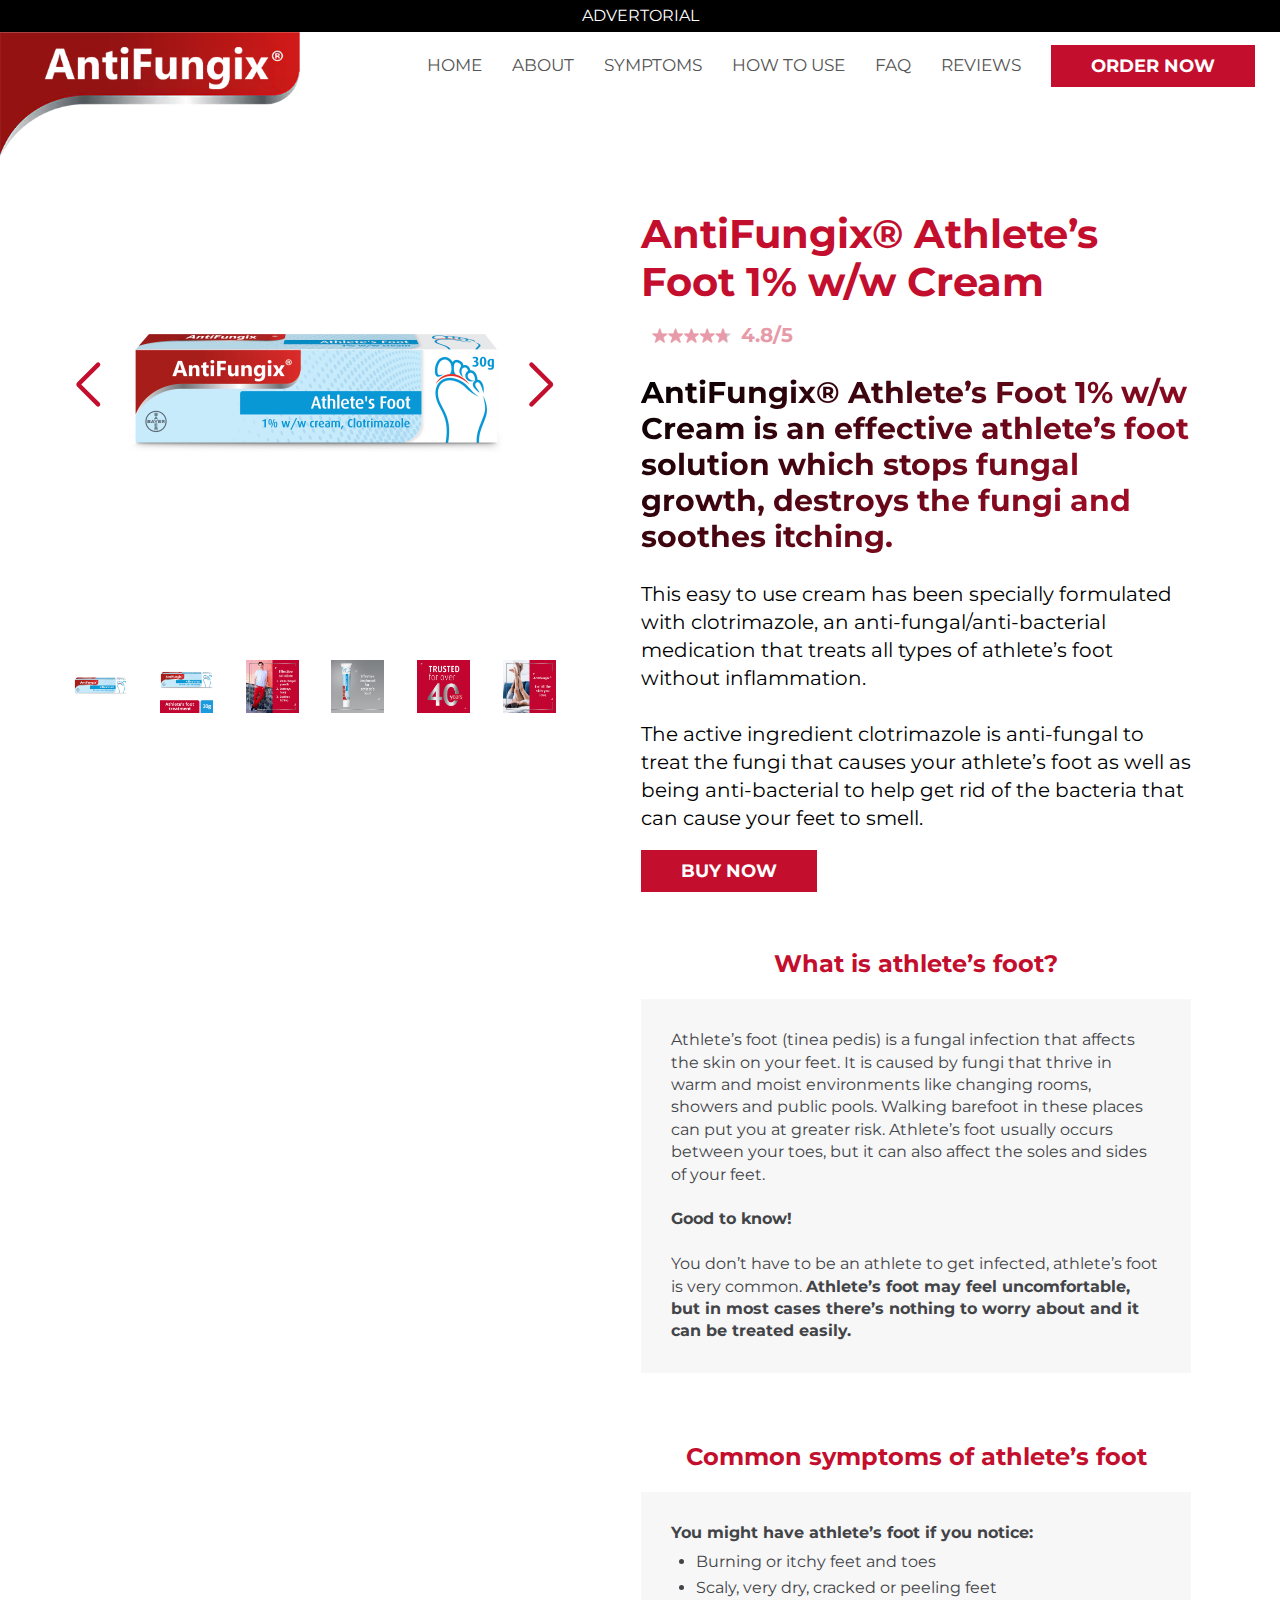
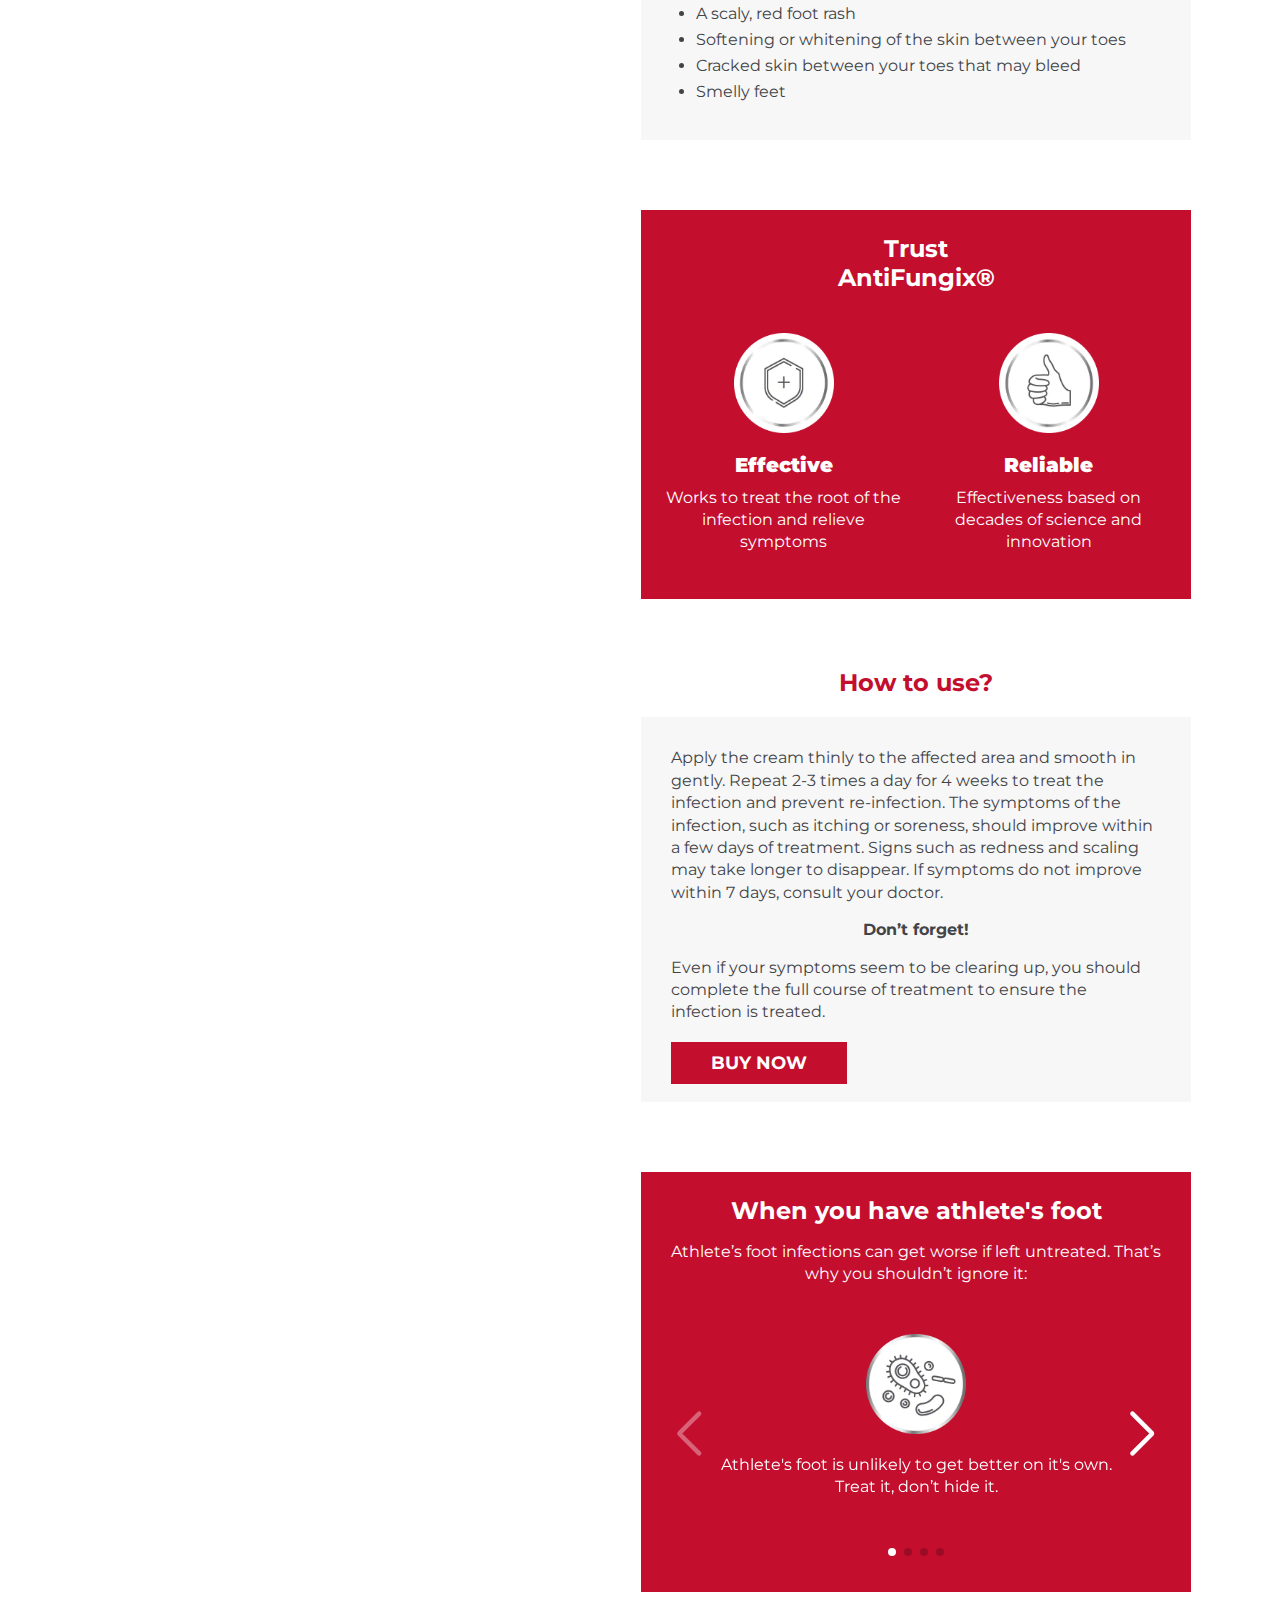
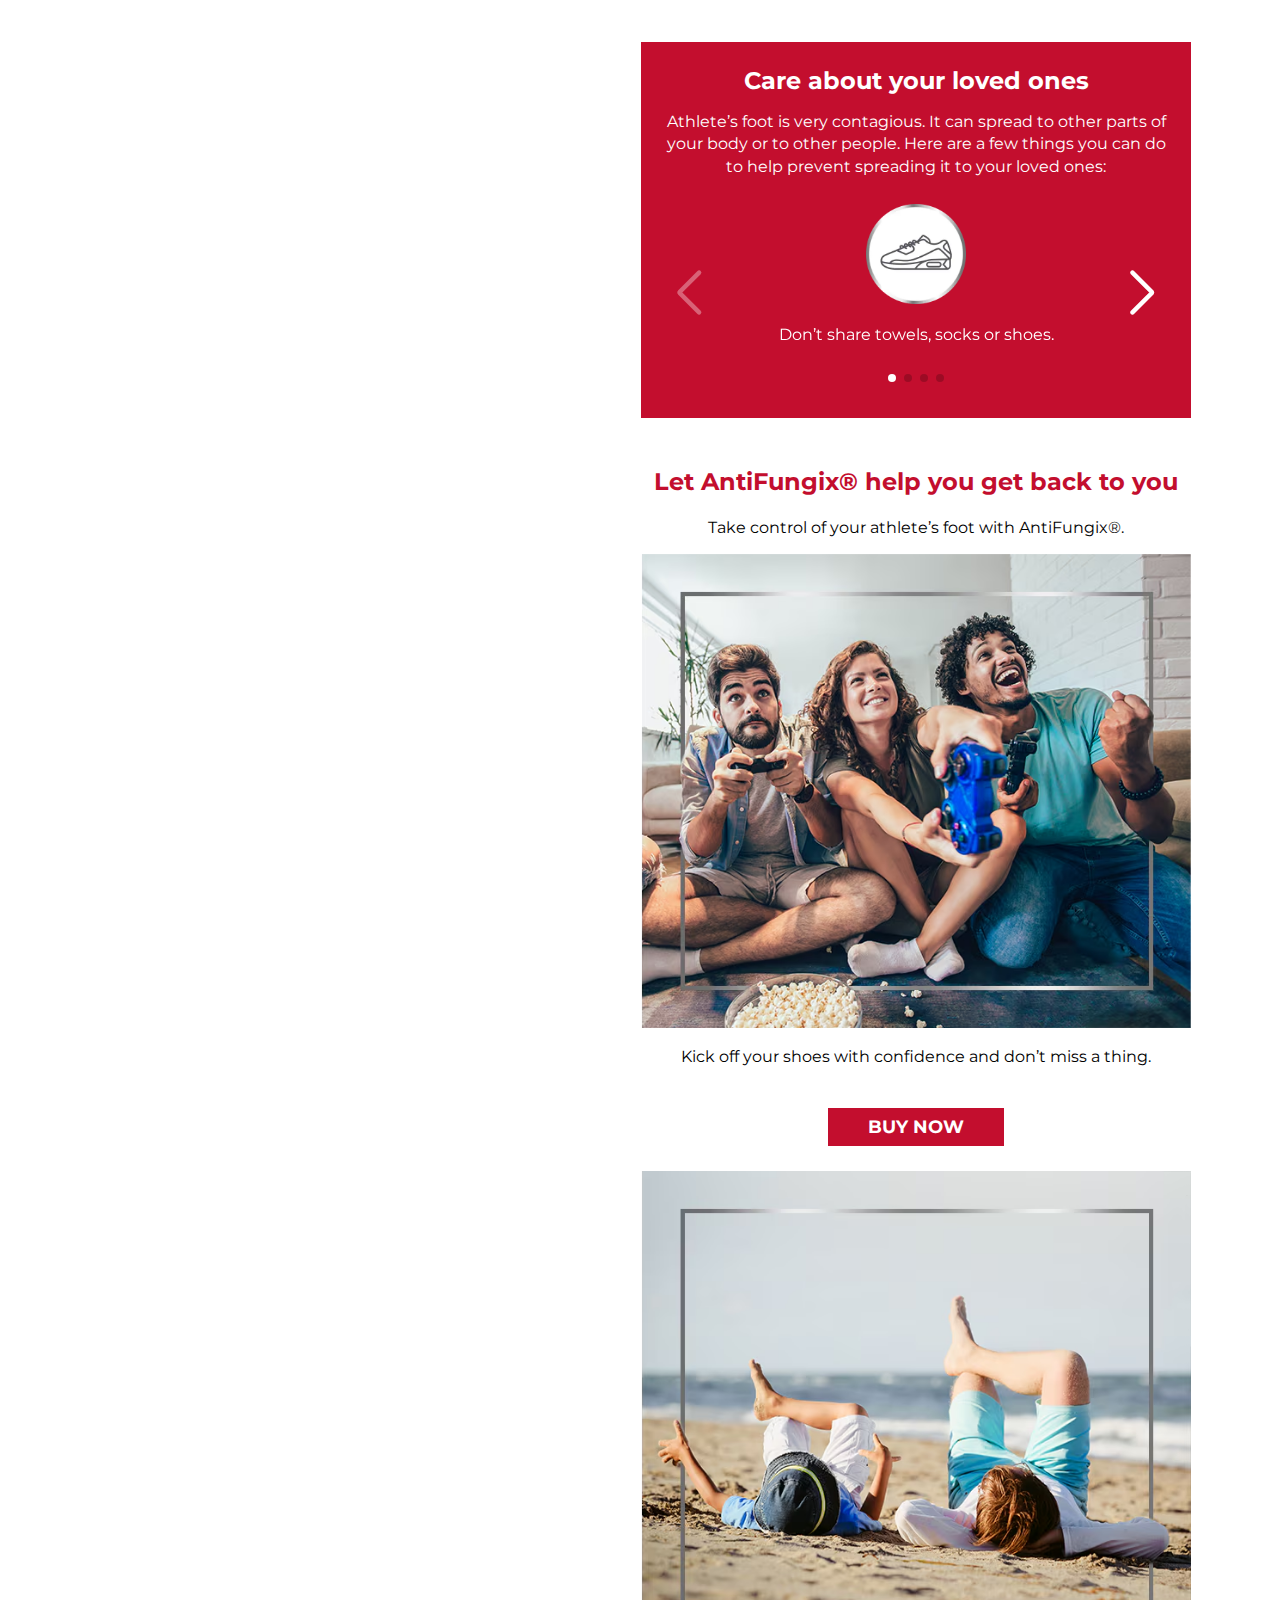
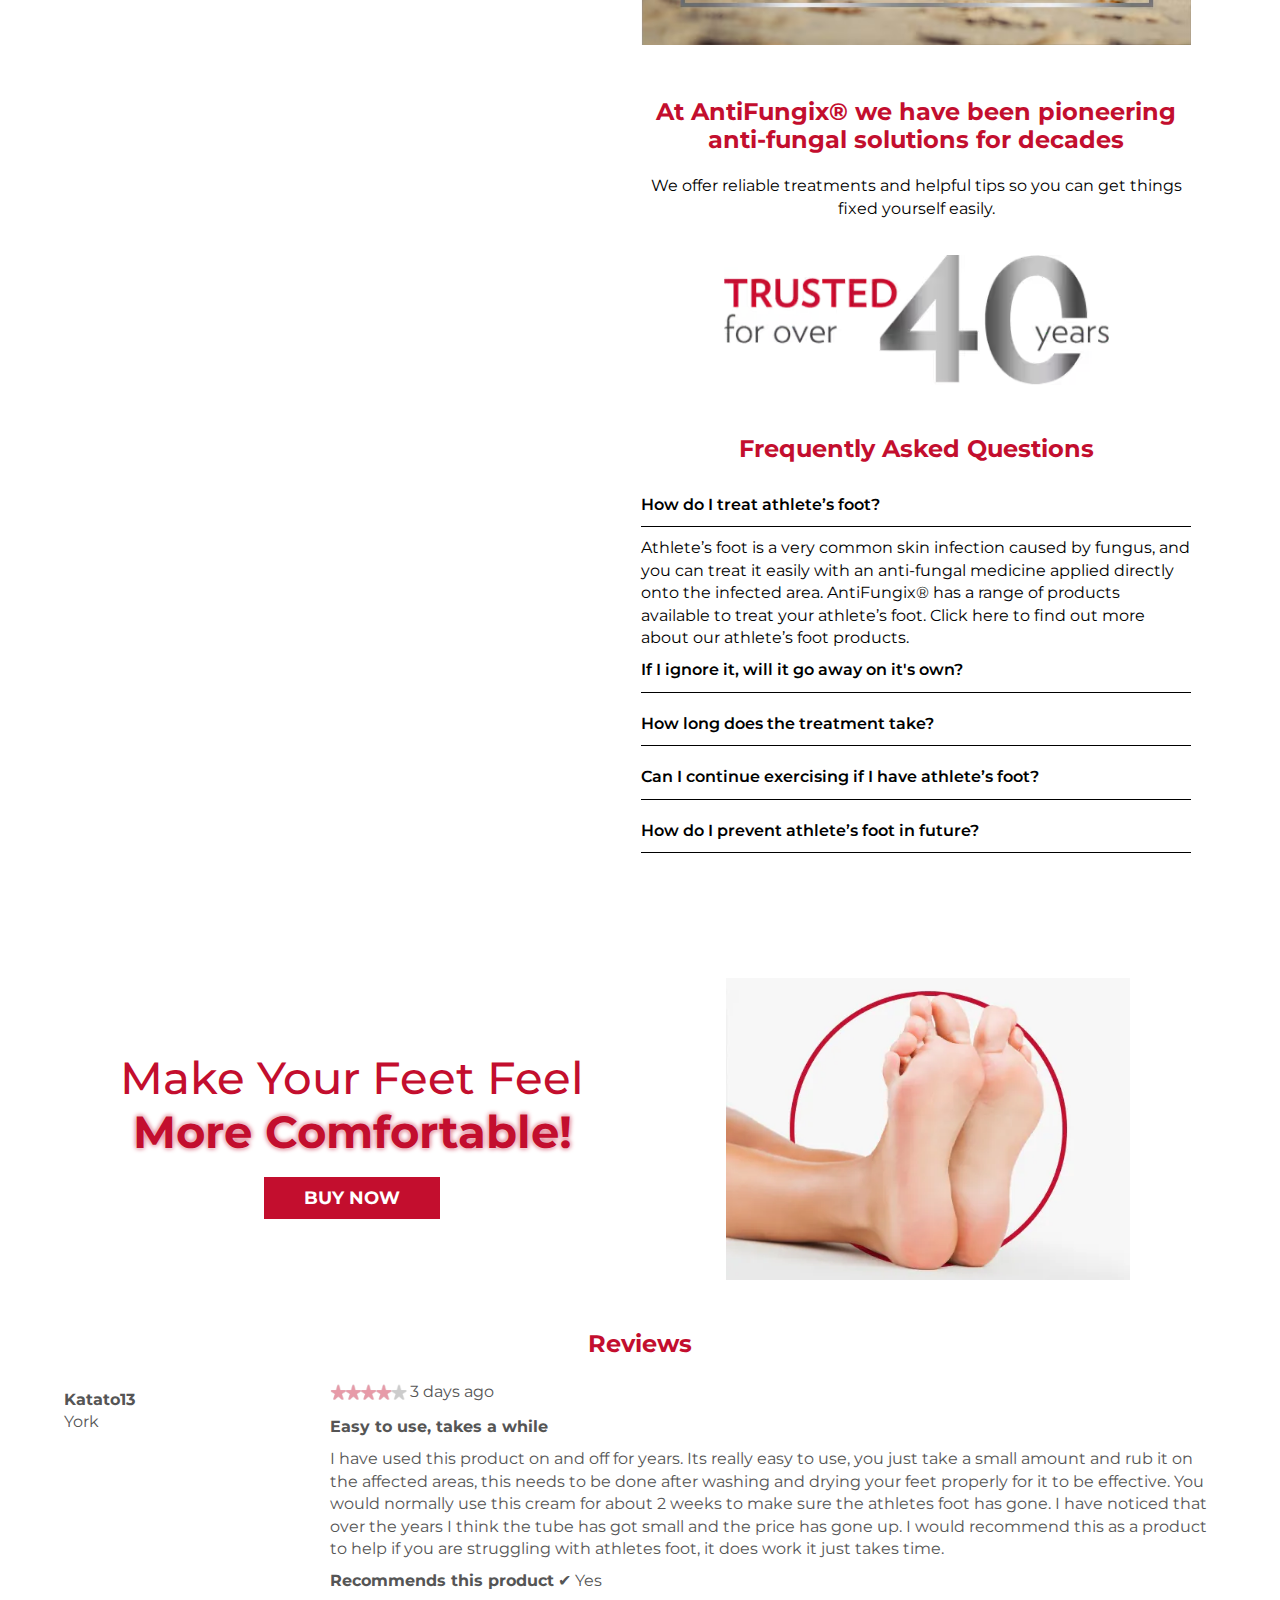
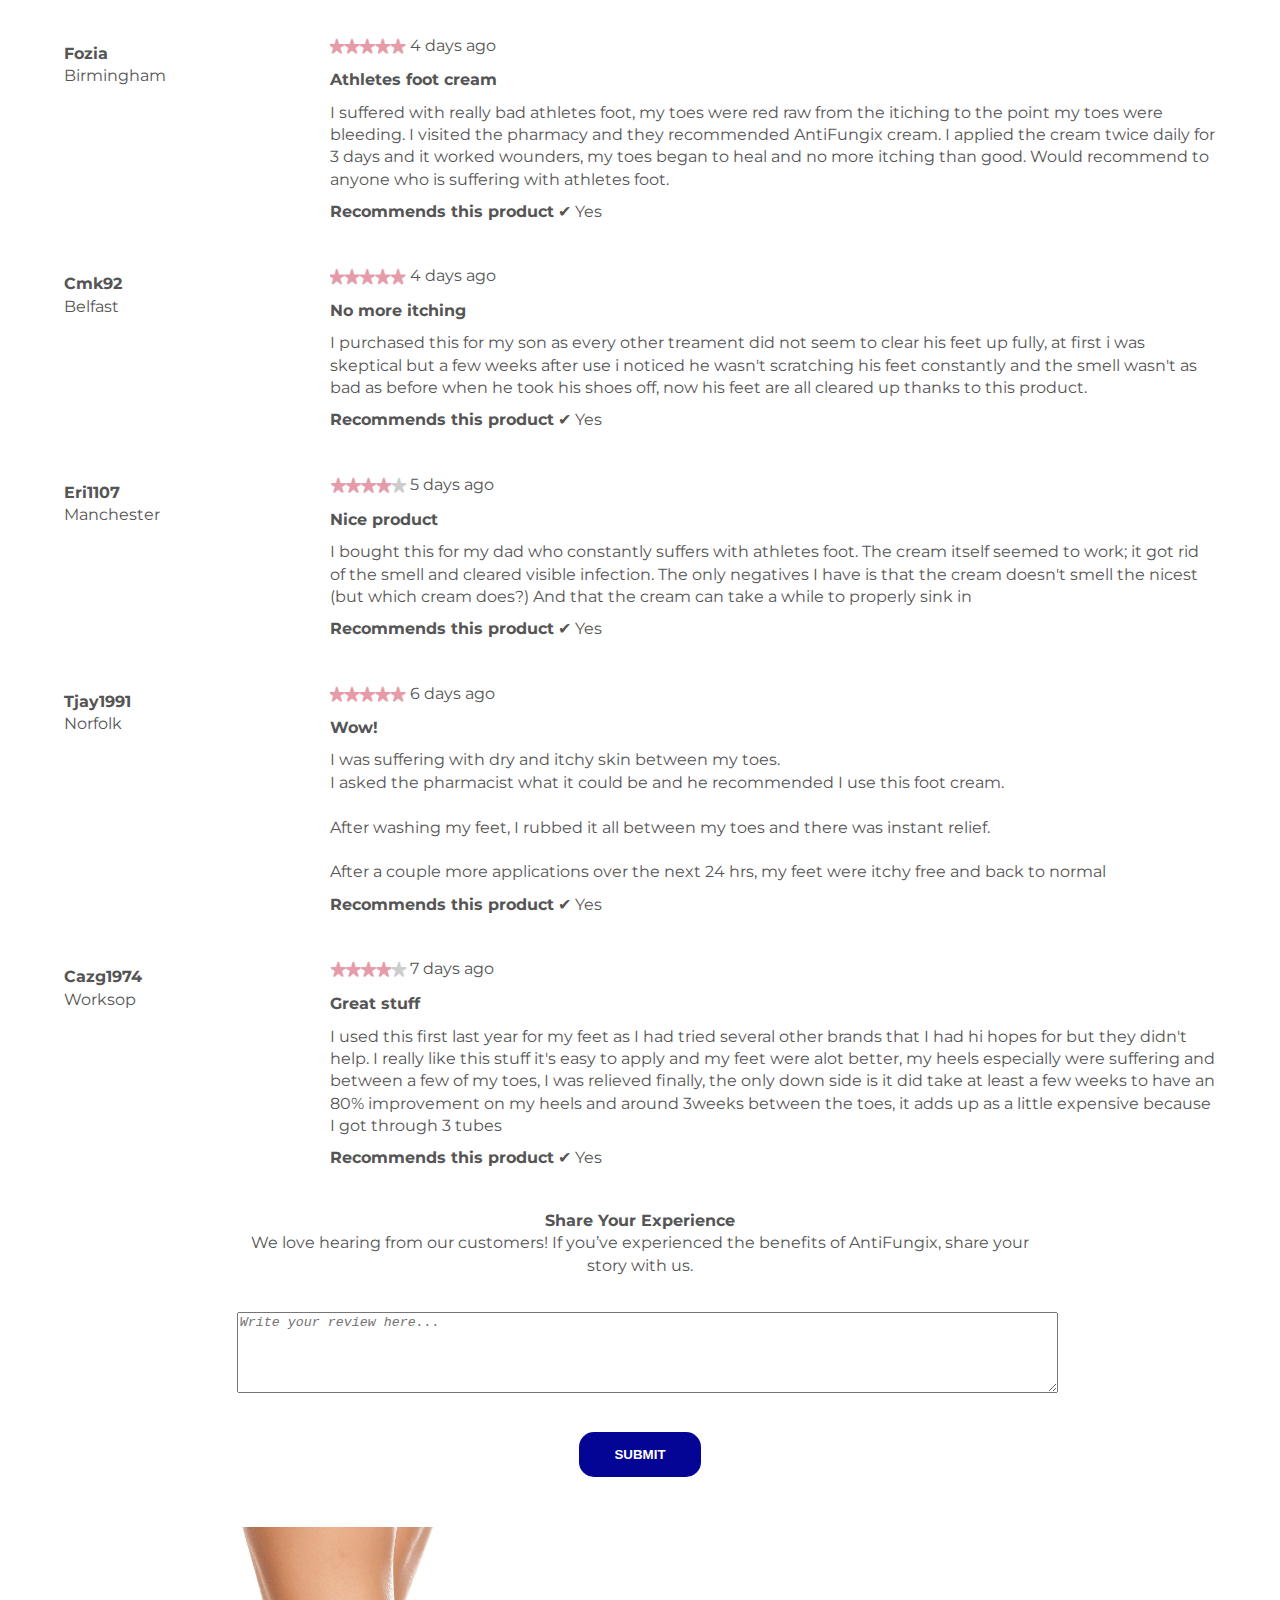
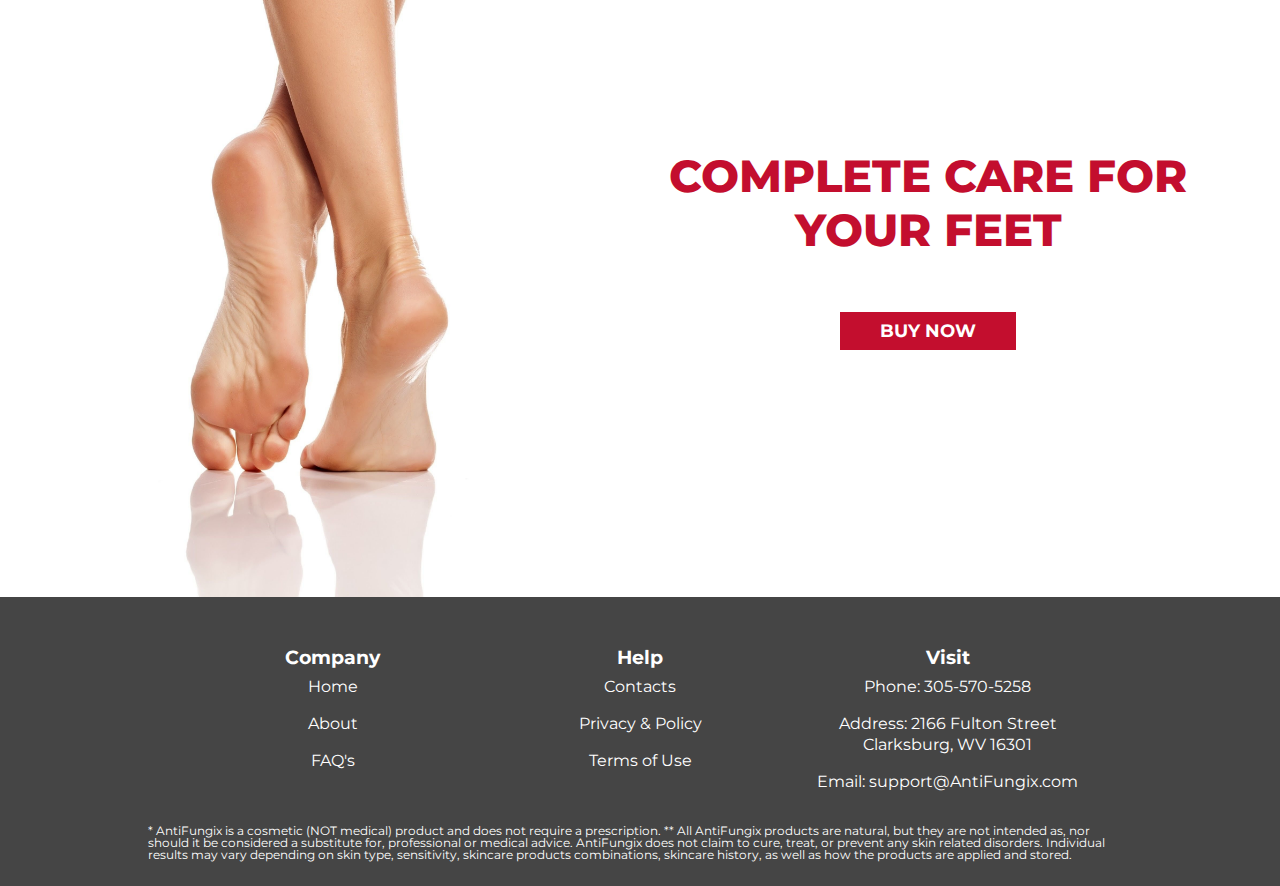
==== commit cd01e5de: "." ====
--- a/index.html
+++ b/index.html
@@ -5,6 +5,7 @@
     <meta charset="UTF-8">
     <meta http-equiv="X-UA-Compatible" content="IE=edge">
     <meta name="viewport" content="width=device-width, initial-scale=1.0">
+    
     <title>AntiFungix</title>
     <link rel="stylesheet" href="./css/reset.css">
     <link rel="stylesheet" href="./css/style.css">
@@ -33,7 +34,7 @@
 
     <header>
         <div class="header-div">
-            <img class="logo" src="./images/canesten_logo_rgb-01_v2 copy.webp" alt="">
+            <img class="logo" src="./images/AntiFungix_logo_rgb-01_v2 copy.webp" alt="">
             <ul>
                 <li><a href="index.html">Home</a></li>
                 <li><a href="index.html#about">about</a></li>
@@ -124,13 +125,13 @@
 
         <div class="right-text">
             <div class="hero" id="about">
-                <h1 class="red">Canesten® Athlete’s Foot 1% w/w Cream
+                <h1 class="red">AntiFungix® Athlete’s Foot 1% w/w Cream
                 </h1>
                 <div class="stars">
                     <img src="./images/stars.png" alt="">
                     <p><b>4.8/5</b></p>
                 </div>
-                <h2 class="animation">Canesten® Athlete’s Foot 1% w/w Cream is an effective athlete’s foot solution
+                <h2 class="animation">AntiFungix® Athlete’s Foot 1% w/w Cream is an effective athlete’s foot solution
                     which stops fungal growth, destroys the fungi and soothes itching.
 
                 </h2>
@@ -185,7 +186,7 @@
             </div>
             <div class="trust">
                 <h3>Trust <br>
-                    Canesten®</h3>
+                    AntiFungix®</h3>
                 <div class="trust-div">
                     <div>
                         <img src="./images/c1-1 - Copy.webp" alt="">
@@ -279,8 +280,8 @@
                             <p>Tell your loved ones about the infection so they take similar precautions.</p>
                         </div>
                         <div class="swiper-slide">
-                            <img src="./images/Canesten treatment cream icon.avif" alt="">
-                            <p> Help them with Canesten treatment if needed.</p>
+                            <img src="./images/AntiFungix treatment cream icon.avif" alt="">
+                            <p> Help them with AntiFungix treatment if needed.</p>
                         </div>
                     </div>
                     <div class="swiper-button-next"></div>
@@ -290,10 +291,10 @@
             </div>
             <div class="last">
                 <h2 class="title">
-                    Let Canesten® help you get back to you
+                    Let AntiFungix® help you get back to you
 
                 </h2>
-                <p class="center">Take control of your athlete’s foot with Canesten®.
+                <p class="center">Take control of your athlete’s foot with AntiFungix®.
 
                 </p>
                 <img src="./images/group_of_young_people.avif" alt="">
@@ -310,7 +311,7 @@
             </div>
             <div class="trusted">
                 <h2 class="title">
-                    At Canesten® we have been pioneering anti-fungal solutions for decades
+                    At AntiFungix® we have been pioneering anti-fungal solutions for decades
 
                 </h2>
                 <p class="center">We offer reliable treatments and helpful tips so you can get things fixed yourself
@@ -325,7 +326,7 @@
                     <p class="q">How do I treat athlete’s foot?</p>
                     <p class="a" style="display: block;">Athlete’s foot is a very common skin infection caused by
                         fungus, and you can treat it easily with an anti-fungal medicine applied directly onto the
-                        infected area. Canesten® has a range of products available to treat your athlete’s foot.
+                        infected area. AntiFungix® has a range of products available to treat your athlete’s foot.
                         Click here to find out more about our athlete’s foot products.
 
 
@@ -346,7 +347,7 @@
                     <p class="q">How long does the treatment take?</p>
                     <p class="a">Depending on the product, recommended treatment time varies from 1 to 4 weeks. The
                         symptoms of the skin infection, such as itching or soreness, should improve within a few
-                        days of treatment with all Canesten® athlete’s foot creams. Signs such as redness and
+                        days of treatment with all AntiFungix® athlete’s foot creams. Signs such as redness and
                         scaling may take longer to disappear. If your symptoms do not improve or worsen after using
                         an athlete’s foot treatment, please consult your doctor.
 
@@ -433,7 +434,7 @@
                 <p class="review-title"><b>Athletes foot cream
                     </b></p>
                 <p class="review-text">I suffered with really bad athletes foot, my toes were red raw from the itiching
-                    to the point my toes were bleeding. I visited the pharmacy and they recommended canesten cream. I
+                    to the point my toes were bleeding. I visited the pharmacy and they recommended AntiFungix cream. I
                     applied the cream twice daily for 3 days and it worked wounders, my toes began to heal and no more
                     itching than good. Would recommend to anyone who is suffering with athletes foot.
                 </p>
@@ -534,7 +535,7 @@
         </div>
         <div class="share-review">
             <p><b>Share Your Experience</b></p>
-            <p> We love hearing from our customers! If you’ve experienced the benefits of Canesten, share your
+            <p> We love hearing from our customers! If you’ve experienced the benefits of AntiFungix, share your
                 story with us.</p>
             <form method="post" id="form">
                 <label for="comment"></label>
@@ -592,13 +593,13 @@
                     <p class="contact-phone">Phone: 305-570-5258 </p>
                     <p class="contact-address">Address: 2166 Fulton Street
                         Clarksburg, WV 16301</p>
-                    <p class="contact-email">Email: support@canesten.com </p>
-                </div>
-            </div>
-        </div>
-        <p class="disclaimer">* Canesten is a cosmetic (NOT medical) product and does not require a prescription. ** All
-            Canesten products are natural, but they are not intended as, nor should it be considered a substitute for,
-            professional or medical advice. Canesten does not claim to cure, treat, or prevent any skin related
+                    <p class="contact-email">Email: support@AntiFungix.com </p>
+                </div>
+            </div>
+        </div>
+        <p class="disclaimer">* AntiFungix is a cosmetic (NOT medical) product and does not require a prescription. ** All
+            AntiFungix products are natural, but they are not intended as, nor should it be considered a substitute for,
+            professional or medical advice. AntiFungix does not claim to cure, treat, or prevent any skin related
             disorders. Individual results may vary depending on skin type, sensitivity, skincare products combinations,
             skincare history, as well as how the products are applied and stored.
 
@@ -652,7 +653,7 @@
                             <div class="matcha40">
                                 <div class="cart">
                                     <div>
-                                        <img class="product" src="./images/Image 1.webp" alt="">
+                                        <img class="product" src="./images/product.webp" alt="">
                                         <p><b>Single pack</b>
                                         </p>
                                     </div>
--- a/css/style.css
+++ b/css/style.css
@@ -1018,4 +1018,21 @@
     .right {
         padding: 10px;
     }
+    .popup-content {
+        background-color: #fff;
+        margin: 0 auto;
+        padding: 30px;
+        border-radius: 5px;
+        position: relative;
+        width: 75%;
+        font-size: 18px;
+        display: block;
+        text-align: center;
+    }
+    .bottom-line { 
+        margin-top: 10px;
+    }
+    form h5{
+        font-size: 16px;
+    }
 }